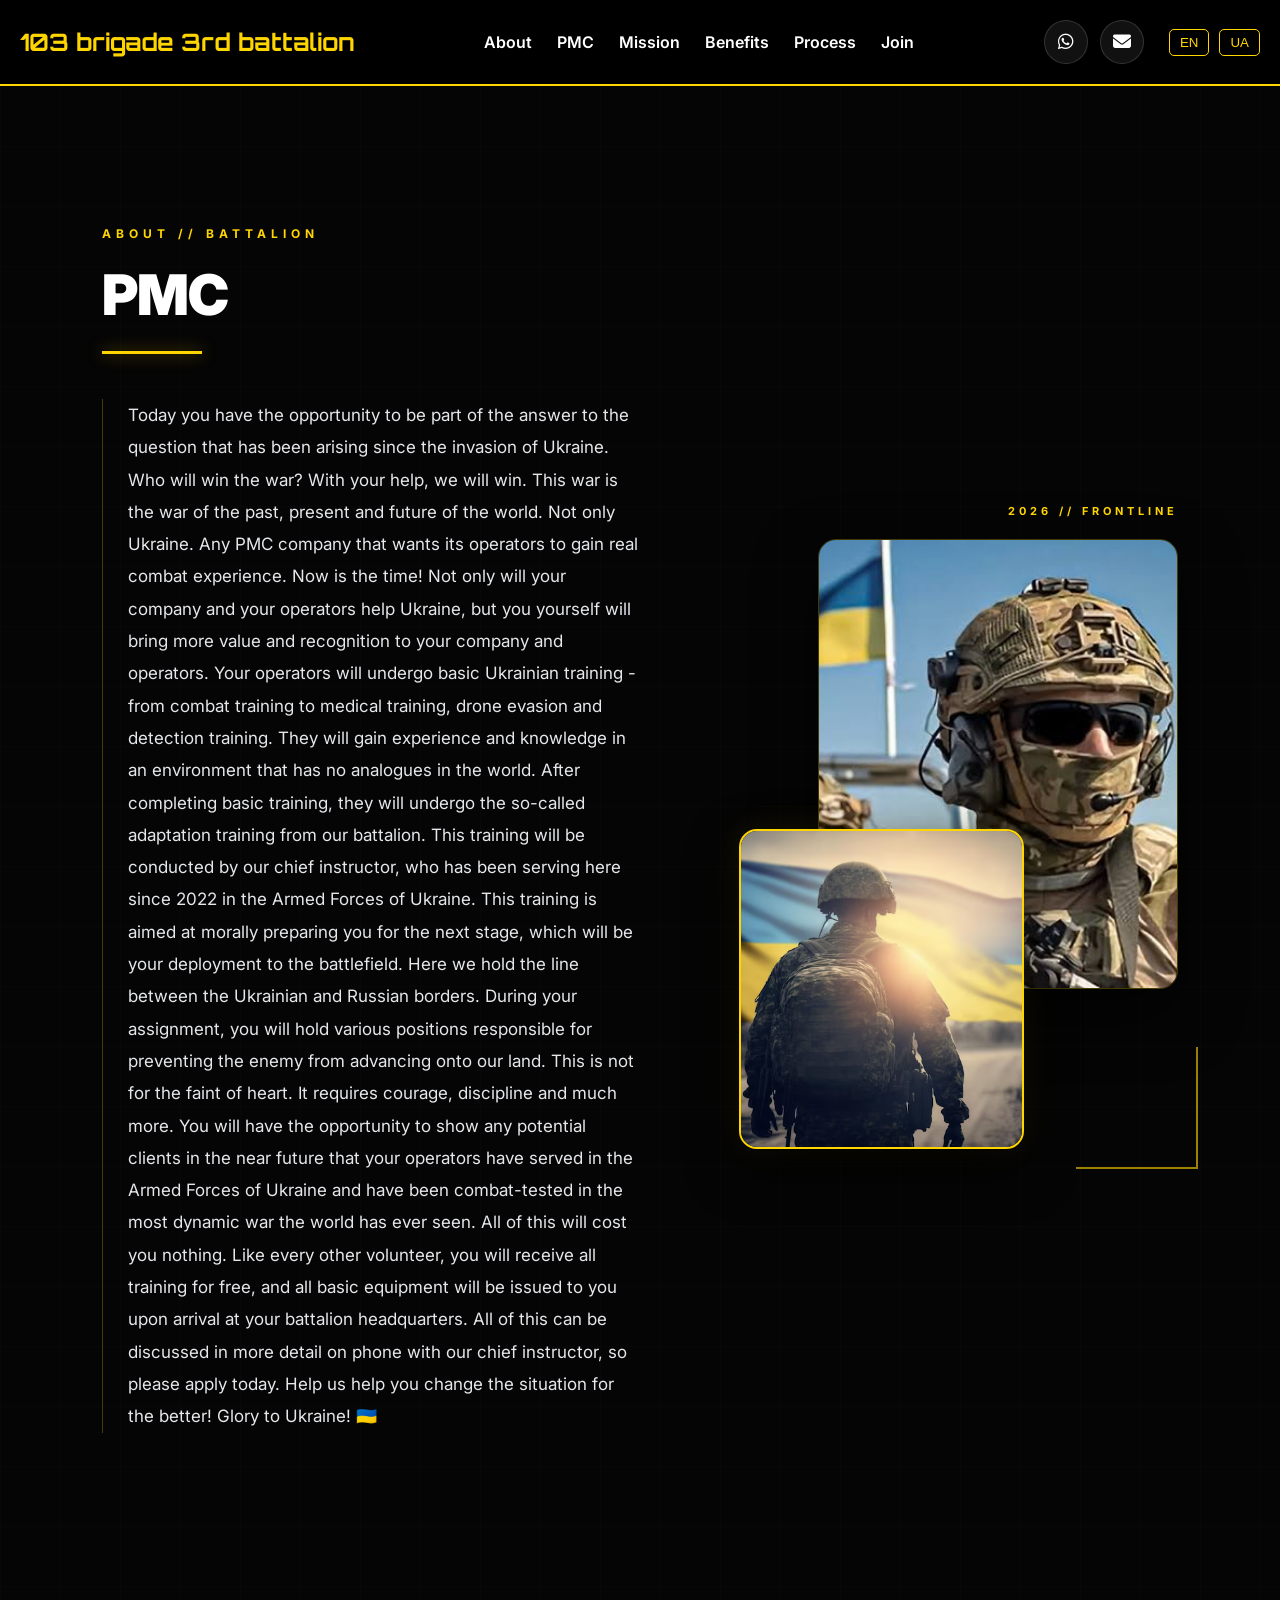
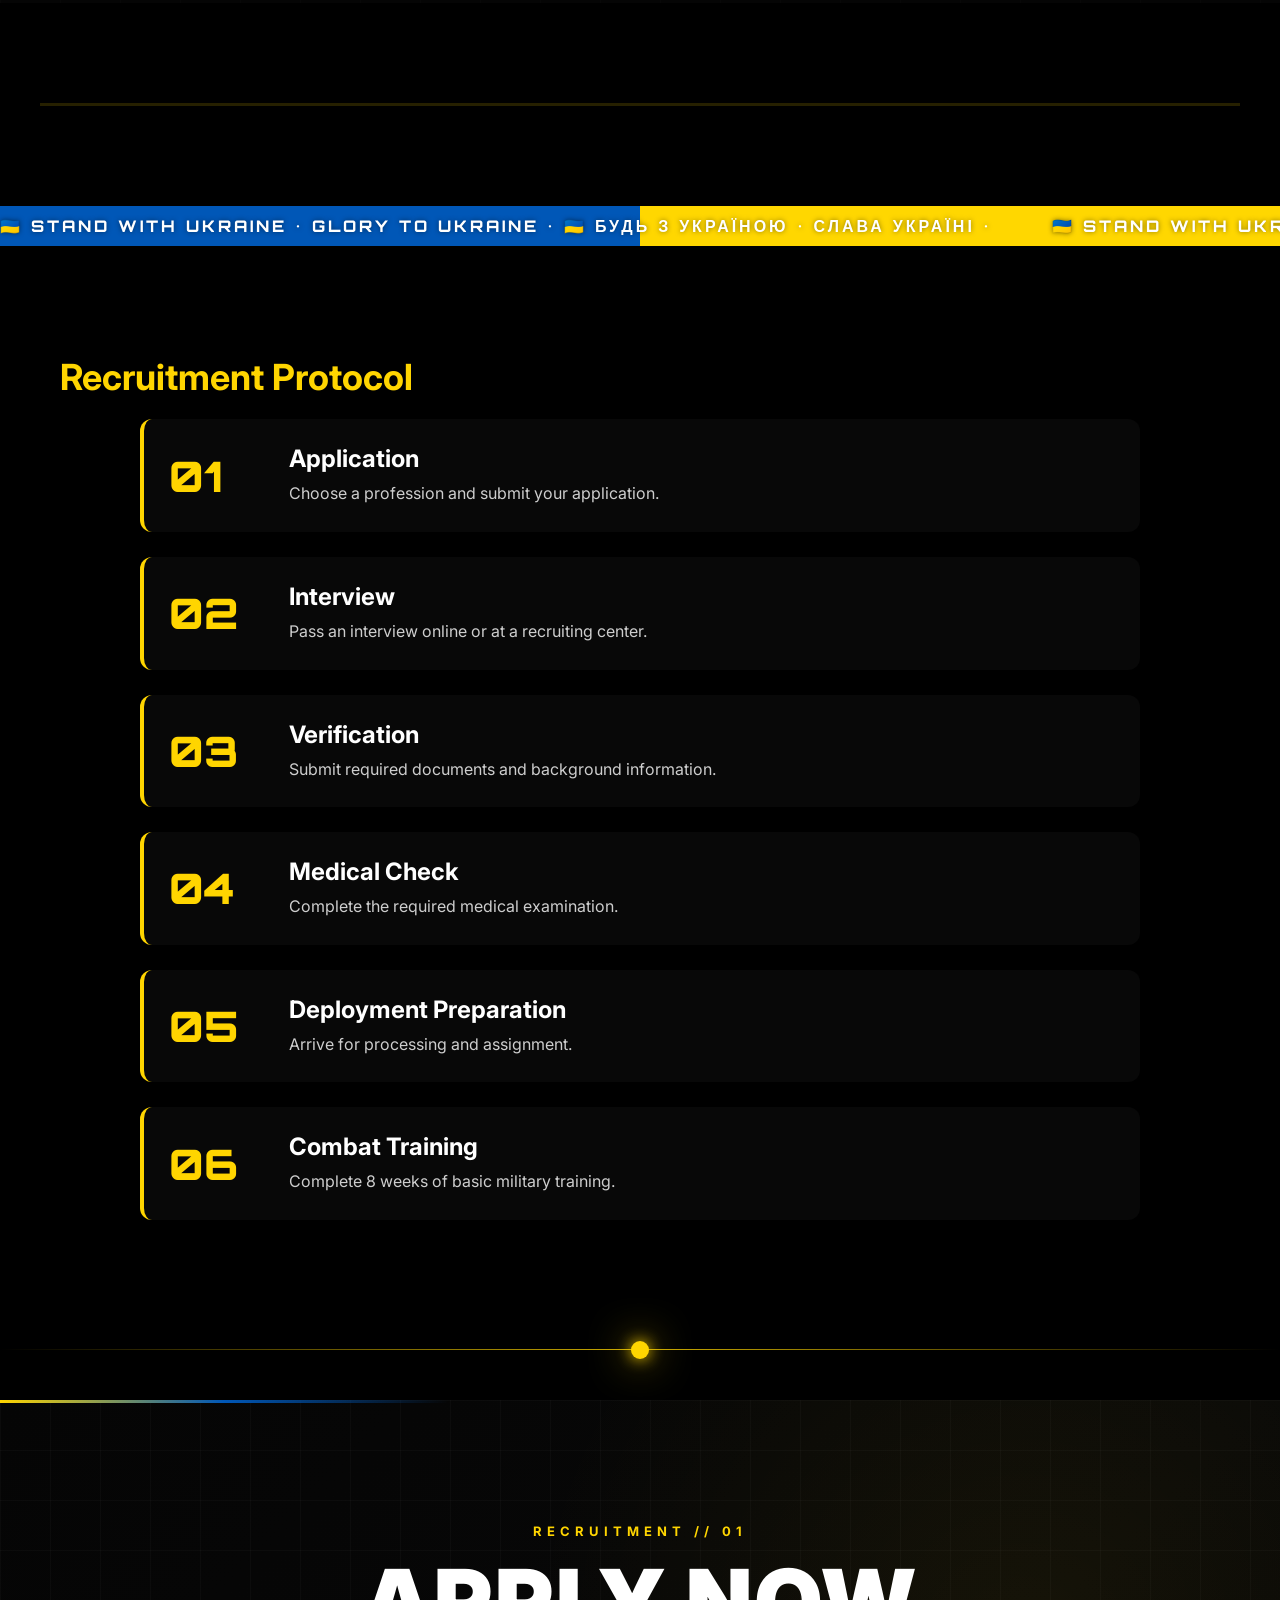
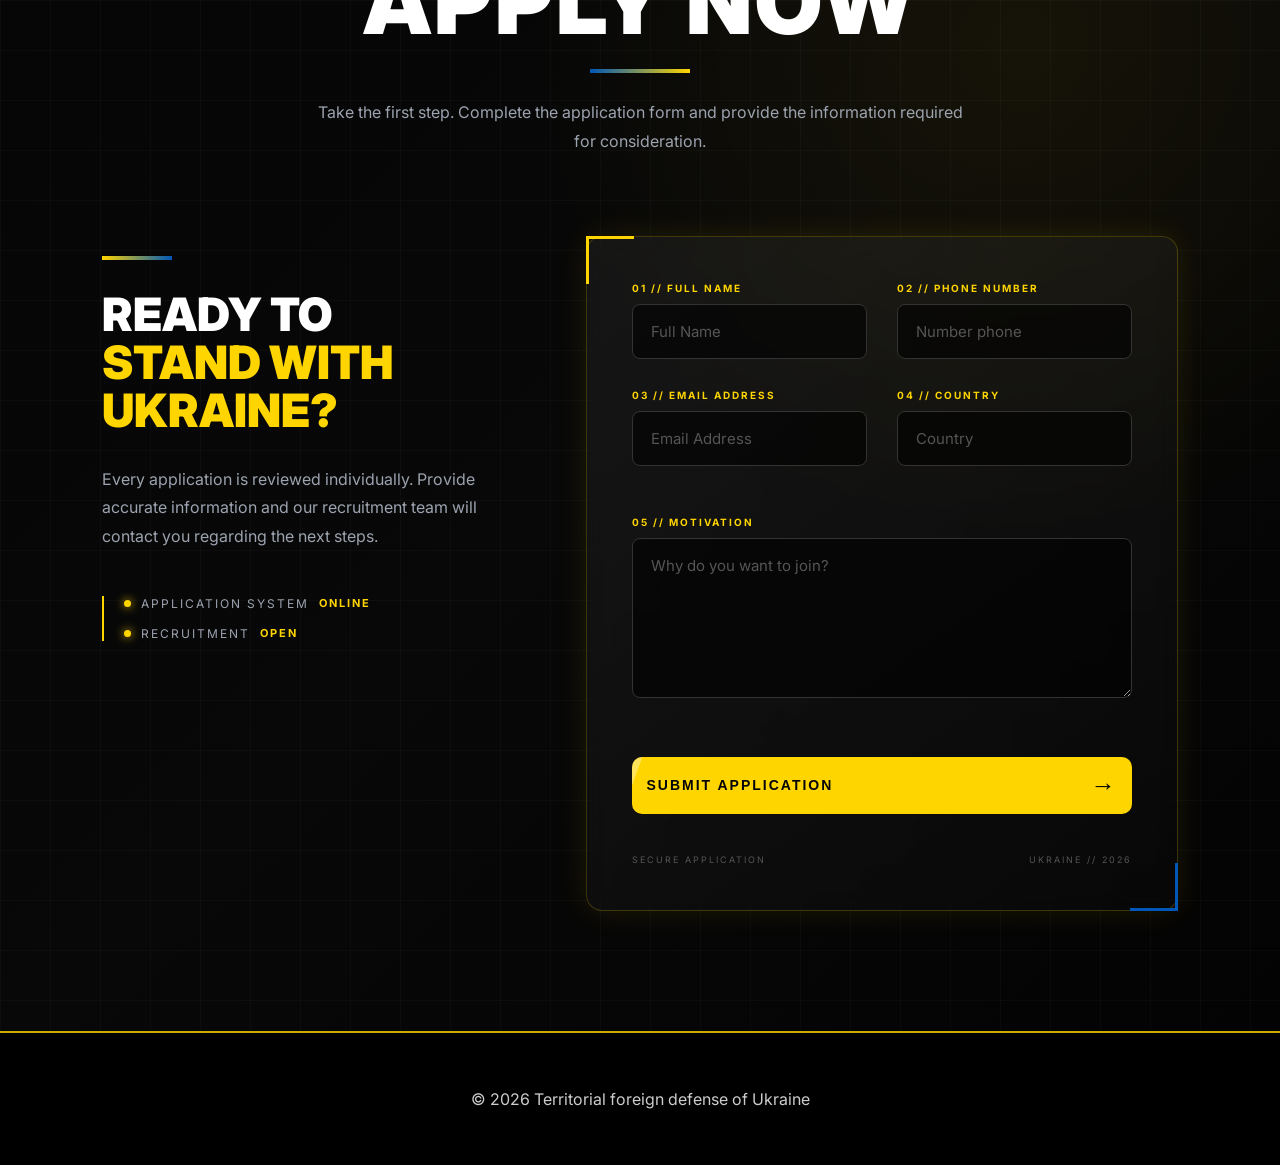
==== pmc.html @ e05a22dc "finish" ====
<!DOCTYPE html>
<html lang="en">
<head>
<meta charset="UTF-8">
<meta name="viewport" content="width=device-width, initial-scale=1.0">
<title>Territorial foreign defense.</title>

<link href="https://fonts.googleapis.com/css2?family=Orbitron:wght@400;700&family=Inter:wght@300;400;600&display=swap" rel="stylesheet">
<link rel="stylesheet"
href="https://cdnjs.cloudflare.com/ajax/libs/font-awesome/6.5.1/css/all.min.css">
<meta charset="UTF-8">
<meta name="viewport" content="width=device-width, initial-scale=1.0">
<meta name="description"
content="Territorial foreign defense. — foreign volunteers united in defense of freedom, democracy, and Ukraine's sovereignty.">
<meta name="keywords"
content="Territorial foreign defense, Volunteers, Military, Freedom, Defense">
<meta name="author" content=" Legion">

<!-- THEME COLOR -->
<meta name="theme-color" content="#000000">

<!-- OPEN GRAPH -->
<meta property="og:title" content="Territorial foreign defense.">
<meta property="og:description"
content="Foreign volunteers standing together for freedom and sovereignty.">
<meta property="og:image" content="images/preview.jpg">
<meta property="og:type" content="website">

<!-- FAVICON -->
<link rel="icon" type="image/png" sizes="32x32" href="images/favicon.png">
<link rel="icon" type="image/png" sizes="16x16" href="images/favicon.png">
<link rel="apple-touch-icon" href="images/favicon.png">

<!-- FONTS -->
<link href="https://fonts.googleapis.com/css2?family=Orbitron:wght@400;700&family=Inter:wght@300;400;600&display=swap"
rel="stylesheet">

<!-- ICONS -->
<link rel="stylesheet"
href="https://cdnjs.cloudflare.com/ajax/libs/font-awesome/6.5.1/css/all.min.css">

<!-- CSS -->
<link rel="stylesheet" href="style.css">

<!-- PRELOADER OPTIONAL -->
<link rel="preconnect" href="https://fonts.googleapis.com">
<link rel="preconnect" href="https://fonts.gstatic.com" crossorigin>

<!-- ANIMATION LIBRARY OPTIONAL -->
<link rel="stylesheet"
href="https://unpkg.com/aos@2.3.4/dist/aos.css">

<!-- JAVASCRIPT -->
<script defer src="script.js"></script>

<!-- AOS ANIMATION -->
<script defer
src="https://unpkg.com/aos@2.3.4/dist/aos.js"></script>
</head>
<body>

<header>
    <h1 data-text="103 brigade 3rd battalion">103 brigade 3rd battalion</h1>
    <nav>
        <a href="index.html" data-text="About">About</a>
        <a href="#vacancies" data-text="PMC">PMC</a>
        <a href="index.html" data-text="Mission">Mission</a>
        <a href="index.html" data-text="Benefits">Benefits</a>
        <a href="index.html" data-text="Process">Process</a>
        <a href="index.html" data-text="Join">Join</a>
    </nav>

    <div class="header-right">

    <div class="social-links">
        <a href="https://wa.me/+38093535472"
           target="_blank"
           class="social whatsapp">
            <i class="fab fa-whatsapp"></i>
        </a>

</a>

<script>
function showPhoneNumber(event){
    event.preventDefault();
    alert('+380935354724');
}
</script>

        <a href="mailto:ukrainianmason@gmail.com"
           class="social email">
            <i class="fas fa-envelope"></i>
        </a>

    </div>


    <div class="language-switch">
        <button onclick="changeLanguage('en')">EN</button>
        <button onclick="changeLanguage('ua')">UA</button>
    </div>
</header>





</section>
<section id="about" class="foreigners-section">

    <div class="foreigners-content">

        <div class="foreigners-text">
        
            <h2 data-text="PMC">PMC</h2>
            

            <p data-text="Today you have the opportunity to be part of the answer to the question that has been arising since the invasion of Ukraine. Who will win the war? With your help, we will win. This war is the war of the past, present and future of the world. Not only Ukraine. Any PMC company that wants its operators to gain real combat experience. Now is the time! Not only will your company and your operators help Ukraine, but you yourself will bring more value and recognition to your company and operators. Your operators will undergo basic Ukrainian training - from combat training to medical training, drone evasion and detection training. They will gain experience and knowledge in an environment that has no analogues in the world. After completing basic training, they will undergo the so-called adaptation training from our battalion. This training will be conducted by our chief instructor, who has been serving here since 2022 in the Armed Forces of Ukraine. This training is aimed at morally preparing you for the next stage, which will be your deployment to the battlefield.  Here we hold the line between the Ukrainian and Russian borders. During your assignment, you will hold various positions responsible for preventing the enemy from advancing onto our land. This is not for the faint of heart. It requires courage, discipline and much more. You will have the opportunity to show any potential clients in the near future that your operators have served in the Armed Forces of Ukraine and have been combat-tested in the most dynamic war the world has ever seen. All of this will cost you nothing. Like every other volunteer, you will receive all training for free, and all basic equipment will be issued to you upon arrival at your battalion headquarters. All of this can be discussed in more detail face to face with our chief instructor, so please apply today. Help us help you change the situation for the better! Glory to Ukraine! 🇺🇦">
                Today you have the opportunity to be part of the answer to the question that has been arising since the invasion of Ukraine. Who will win the war? With your help, we will win. This war is the war of the past, present and future of the world. Not only Ukraine. Any PMC company that wants its operators to gain real combat experience. Now is the time! Not only will your company and your operators help Ukraine, but you yourself will bring more value and recognition to your company and operators. Your operators will undergo basic Ukrainian training - from combat training to medical training, drone evasion and detection training. They will gain experience and knowledge in an environment that has no analogues in the world. After completing basic training, they will undergo the so-called adaptation training from our battalion. This training will be conducted by our chief instructor, who has been serving here since 2022 in the Armed Forces of Ukraine. This training is aimed at morally preparing you for the next stage, which will be your deployment to the battlefield.  Here we hold the line between the Ukrainian and Russian borders. During your assignment, you will hold various positions responsible for preventing the enemy from advancing onto our land. This is not for the faint of heart. It requires courage, discipline and much more. You will have the opportunity to show any potential clients in the near future that your operators have served in the Armed Forces of Ukraine and have been combat-tested in the most dynamic war the world has ever seen. All of this will cost you nothing. Like every other volunteer, you will receive all training for free, and all basic equipment will be issued to you upon arrival at your battalion headquarters. All of this can be discussed in more detail on phone with our chief instructor, so please apply today. Help us help you change the situation for the better! Glory to Ukraine! 🇺🇦
            </p>

           
        </div>

        <div class="foreigners-image">
            <img src="images.jpeg" alt="Ukrainian and Foreign Soldiers">
            <img src="vertical-shot-brave-ukrainian-soldier-war-ukrainian-soldier-with-flag-remember-war_768106-7431.avif" alt="Ukrainian and Foreign Soldiers">
        </div>
    

    </div>
</section>


<div class="scanner-divider"></div>









<section class="ukraine-banner">

    <div class="banner-track">

        <span>
            🇺🇦 STAND WITH UKRAINE • GLORY TO UKRAINE •
            🇺🇦 БУДЬ З УКРАЇНОЮ • СЛАВА УКРАЇНІ •
        </span>

        <span>
            🇺🇦 STAND WITH UKRAINE • GLORY TO UKRAINE •
            🇺🇦 БУДЬ З УКРАЇНОЮ • СЛАВА УКРАЇНІ •
        </span>

    </div>

</section>


<!-- <section id="process" class="section">
    <h2 data-text="Joining Process">Joining Process</h2>
    <div class="timeline">
        <div><strong data-text="Step 1:">Step 1:</strong> Choose a profession and fill out the application</div>
        <div><strong data-text="Step 2:">Step 2:</strong> Pass an interview at the recruiting center or online</div>
        <div><strong data-text="Step 3:">Step 3:</strong> If the interview is successful, submit the necessary documents</div>
        <div><strong data-text="Step 4:">Step 4:</strong> Undergo a medical examination</div>
         <div><strong data-text="Step 5:">Step 5:</strong> Arrive on the designated day for the recruit assembly to be sent to the military unit for processing</div>
        <div><strong data-text="Step 6:">Step 6:</strong> After processing, complete the basic combat training course, which lasts approximately 6-8 weeks</div>
    </div>
</section> -->


<section id="process" class="section">

    <h2 data-text="Recruitment Protocol">Recruitment Protocol</h2>

    <div class="military-timeline">

        <div class="mission-step">
            <span class="step-number">01</span>
            <div>
                <h3 data-text="Application">Application</h3>
                <p data-text="Choose a profession and submit your application.">Choose a profession and submit your application.</p>
            </div>
        </div>

        <div class="mission-step">
            <span class="step-number">02</span>
            <div>
                <h3 data-text="Interview">Interview</h3>
                <p data-text="Pass an interview online or at a recruiting center.">Pass an interview online or at a recruiting center.</p>
            </div>
        </div>

        <div class="mission-step">
            <span class="step-number">03</span>
            <div>
                <h3 data-text="Verification">Verification</h3>
                <p data-text="Submit required documents and background information.">Submit required documents and background information.</p>
            </div>
        </div>

        <div class="mission-step">
            <span class="step-number">04</span>
            <div>
                <h3 data-text="Medical Check">Medical Check</h3>
                <p data-text="Complete the required medical examination.">Complete the required medical examination.</p>
            </div>
        </div>

        <div class="mission-step">
            <span class="step-number">05</span>
            <div>
                <h3 data-text="Deployment Preparation">Deployment Preparation</h3>
                <p data-text="Arrive for processing and assignment.">Arrive for processing and assignment.</p>
            </div>
        </div>

        <div class="mission-step">
            <span class="step-number">06</span>
            <div>
                <h3 data-text="Combat Training">Combat Training</h3>
                <p data-text="Complete 6–8 weeks of basic military training.">Complete 8 weeks of basic military training.</p>
            </div>
        </div>

    </div>

</section>

<div class="hud-divider">
    <div class="hud-core"></div>
</div>


<section id="join" class="join-section">

    <div class="join-header">

        <span class="join-label">RECRUITMENT // 01</span>

        <h2 data-text="Apply Now">
            Apply Now
        </h2>

        <p>
            Take the first step. Complete the application form
            and provide the information required for consideration.
        </p>

    </div>


    <div class="join-container">

        <!-- LEFT SIDE -->

        <div class="join-info">

            <div class="join-line"></div>

            <h3>
                READY TO<br>
                <span>STAND WITH UKRAINE?</span>
            </h3>

            <p>
                Every application is reviewed individually.
                Provide accurate information and our recruitment
                team will contact you regarding the next steps.
            </p>

            <div class="join-status">

                <div class="status-item">
                    <span class="status-dot"></span>
                    APPLICATION SYSTEM
                    <strong>ONLINE</strong>
                </div>

                <div class="status-item">
                    <span class="status-dot"></span>
                    RECRUITMENT
                    <strong>OPEN</strong>
                </div>

            </div>

        </div>


        <!-- FORM -->

        <form id="joinForm" class="join-form">

            <div class="form-grid">

                <div class="input-group">

                    <label>01 // FULL NAME</label>

                    <input
                        type="text"
                        name="name"
                        data-text="Full Name"
                        placeholder="Full Name"
                        required
                    >

                </div>


                <div class="input-group">

                    <label>02 // PHONE NUMBER</label>

                    <input
                        type="text"
                        name="phone"
                        data-text="Number phone"
                        placeholder="Number phone"
                        required
                    >

                </div>


                <div class="input-group">

                    <label>03 // EMAIL ADDRESS</label>

                    <input
                        type="email"
                        name="email"
                        placeholder="Email Address"
                        required
                    >

                </div>


                <div class="input-group">

                    <label>04 // COUNTRY</label>

                    <input
                        type="text"
                        name="country"
                        placeholder="Country"
                    >

                </div>

            </div>


            <div class="input-group message-group">

                <label>05 // MOTIVATION</label>

                <textarea
                    name="message"
                    placeholder="Why do you want to join?"
                ></textarea>

            </div>


            <button
                type="submit"
                class="submit"
            >

                <span>SUBMIT APPLICATION</span>

                <span class="submit-arrow">→</span>

            </button>


            <div class="form-footer">

                <span>SECURE APPLICATION</span>

                <span>UKRAINE // 2026</span>

            </div>

        </form>

    </div>

</section>



<script>

document
.getElementById("joinForm")
.addEventListener("submit", function(e){

    e.preventDefault();

    const name =
    this.name.value.trim();

    const phone =
    this.phone.value.trim();

    const email =
    this.email.value.trim();

    if(name.length < 2){

        alert("Enter correct name");

        return;
    }



    if(phone.length < 8){

        alert("Enter correct phone number");

        return;
    }

    if(!email.includes("@")){

        alert("Enter correct email");

        return;
    }

    // IF EVERYTHING IS CORRECT
    window.open(
        "https://docs.google.com/forms/d/e/1FAIpQLSfKSVUSLjToyvxq4A4OBeC6d6Kdud2T4QUdlwfdnBPn87SczQ/viewform",
        "_blank"
    );

});

</script>

</form>
</section>

<footer>
    
    <p data-text="© 2026 Territorial foreign defense of Ukraine">© 2026 Territorial foreign defense of Ukraine</p>
</footer>

<script>
// Scroll to join
function scrollToJoin() {
    document.getElementById('join').scrollIntoView({ behavior: 'smooth' });
}

// Animate sections and cards on scroll
const sections = document.querySelectorAll('.section, .hero');
const cards = document.querySelectorAll('.card');

function showOnScroll(){
    sections.forEach(section => {
        const rect = section.getBoundingClientRect();
        if(rect.top < window.innerHeight - 100){
            section.classList.add('show');
        }
    });
    cards.forEach(card => {
        const rect = card.getBoundingClientRect();
        if(rect.top < window.innerHeight - 50){
            card.classList.add('show');
        }
    });
}
window.addEventListener('scroll', showOnScroll);
window.addEventListener('load', showOnScroll);

// Language switch
const texts = {
    en: {
        "Composed primarily of motivated volunteers, it quickly evolved into a combat-ready unit within the 103rd Separate Territorial Defense Brigade. As early as April 12, 2022, the battalion deployed to the combat zone in eastern Ukraine, where it carries out missions to safeguard national security and mounts a strong defense against the enemy. Through its actions, the 202nd Territorial Defense Battalion demonstrates daily that the strength of the Ukrainian military lies in faith, unity, and an unbreakable spirit.":"Складався переважно з мотивованих волонтерів, він швидко перетворився на боєздатний підрозділ у складі 103-ї окремої бригади територіальної оборони. Вже 12 квітня 2022 року батальйон відправився в зону бойових дій на Сході України, де виконує завдання із забезпечення національної безпеки та оборони від ворога. Своїми діями 202 батальйон територіальної оборони щодня демонструє, що сила українських військових – у вірі, єдності та незламності духу.",
        "202nd Separate Territorial Defense Battalion":"202-й окремий батальйон територіальної оборони",
        "APRIL 2022":"КВІТЕНЬ 2022",
        "SEPTEMBER 2022":"ВЕРЕСЕНЬ 2022",
        "NOVEMBER 2023":"ЛИСТОПАД 2023",
        "Reconnaissance drone operators helped destroy a Russian Tor air-defense system using FPV technology during combat operations.":"Оператори розвідувальних безпілотників допомогли знищити російську систему ППО «Тор» за допомогою технології FPV під час бойових дій.",
        "Historic FPV Strike":"Історичний FPV-страйк",
        "Kupiansk Front":"Куп'янський фронт",
        "For more than eighteen months, the battalion defended one of the most difficult sectors of the frontline while supporting continuous combat operations.":"Понад вісімнадцять місяців батальйон захищав одну з найскладніших ділянок лінії фронту, підтримуючи безперервні бойові дії",
        "The battalion participated in combat and stabilization operations during the liberation of Izium, capturing enemy personnel and securing military equipment and weapons.":"Батальйон брав участь у бойових та стабілізаційних операціях під час звільнення Ізюма, захоплюючи особовий склад противника та закріплюючи військову техніку та зброю.",
        "Liberation of Izium":"Звільнення Ізюма",
        "Lieutenant Colonel Ihor Zakharchuk assumed command of the 202nd Separate Territorial Defense Battalion. Under his leadership, the battalion entered a new phase of combat readiness and operational development.":"Підполковник Ігор Захарчук прийняв командування 202-м окремим батальйоном територіальної оборони. Під його керівництвом батальйон вступив у новий етап бойової готовності та оперативного розвитку.",
        "New Leadership":"Новий командир",
        "103rd Brigade, 3rd Battalion, Separate Territorial Defense Detachment":"103-тю бригада 3-го батальйону окремого загону територіальної оборони",
        "Battalion personnel participated in operations in the Kursk region, demonstrating professionalism, resilience, and determination under combat conditions.":"Особовий склад батальйону брав участь в операціях у Курській області, демонструючи професіоналізм, стійкість та рішучість у бойових умовах.",
        "Kursk Operation":"Курська операція",
        "Foreign volunteers serving alongside Ukrainian defenders are treated as brothers-in-arms united by a shared mission and common values. Ukrainian soldiers highly respect  volunteers who choose to stand with Ukraine during difficult times and support the defense of freedom and sovereignty.":"Іноземних волонтерів, які служать разом з українськими захисниками, розглядають як побратимів, об'єднаних спільною місією та спільними цінностями. Українські солдати високо поважають міжнародних волонтерів, які вирішили стояти поруч з Україною у важкі часи та підтримувати захист свободи та суверенітету.",
        "Cooperation between Ukrainian military personnel and  fighters creates strong bonds built on trust, discipline, teamwork, and mutual support. Volunteers from different countries bring valuable experience, knowledge, and perspectives that strengthen operational effectiveness and  unity.":"Співпраця між українськими військовослужбовцями та міжнародними бійцями створює міцні зв'язки, побудовані на довірі, дисципліні, командній роботі та взаємній підтримці. Волонтери з різних країн приносять цінний досвід, знання та погляди, що зміцнюють оперативну ефективність та міжнародну єдність.",
        "Ukraine also offers opportunities for foreigners who wish to build a future connected with the country. Many  volunteers develop long-term friendships, professional connections, cultural integration, and meaningful life experience while serving and supporting Ukraine.":"Україна також пропонує можливості для іноземців, які бажають побудувати майбутнє, пов'язане з країною. Багато міжнародних волонтерів розвивають довгострокові дружні стосунки, професійні зв'язки, культурну інтеграцію та змістовний життєвий досвід, служачи та підтримуючи Україну.",
        "Service alongside Ukrainian units allows foreign volunteers to become part of an  community focused on resilience, courage, and cooperation. The experience gained through teamwork, training, and real-world responsibility can provide valuable skills and personal growth for the future.":"Служба разом з українськими підрозділами дозволяє іноземним добровольцям стати частиною міжнародної спільноти, зосередженої на стійкості, мужності та співпраці. Досвід, отриманий завдяки командній роботі, навчанню та виконанню реальних обов'язків, може забезпечити цінні навички та особистісний ріст у майбутньому.",
        "Ukraine":"Україна",
        "Field Operations":"Польові операції",
        "Tactical Units":"Тактичні підрозділи",
        "Support Division":"Відділ підтримки",
        "Command Center":"Командний центр",
        "Logistics Base":"База матеріально-технічного забезпечення",
        "":"",
        " Volunteers":"Міжнародна співпраця та повага",
        "The Ukrainian staff and soldiers have been nothing but exceptional when it comes to excepting and welcoming us foreign fighters. In my experience here that is a true blessing from above. Also, our battalion commander is not only combat experienced here in his homeland of Ukraine, but also is combat experienced abroad. He is a strong and smart man, with strong beliefs, and strong values. The soldiers respect him, and they are proud to follow him onto the battlefields to engage the enemy. I am proud to be here myself and can only hope that I will one day see the end of this war, with Ukraine victorious.":"Український особовий склад та солдати були просто винятковими, коли справа доходить до прийняття та гостинності нас, іноземних бійців. З мого досвіду тут, це справжнє благословення згори. Крім того, наш командир батальйону має не лише бойовий досвід тут, на батьківщині, Україні, а й бойовий досвід за кордоном. Він сильна та розумна людина, з твердими переконаннями та цінностями. Солдати поважають його і пишаються тим, що йдуть за ним на поля битв, щоб битися з ворогом. Я пишаюся тим, що сам тут, і можу лише сподіватися, що одного дня побачу кінець цієї війни, і Україна переможе.",
        "Hello my call sign is Mason I am an American Veteran; I arrived in Ukraine in may 2022. I have served in the  Foreign legion for most of my military career here in Ukraine. In the beginning I served as a combat soldier, then as a logistics commander. I served in several battalions one being an SOF unit, special operation forces responsible for reconnaissance and medical evacuation missions.  I have served as an Instructor for the Foreign Legion and trained hundreds of soldiers. Now I currently serve for a territorial defense battalion responsible for holding the frontline between us and the Russian boarder here in our region. Here in this battalion, I am currently the head instructor, also a platoon section commander of a rifle company.  This is a new unit consisting of  soldiers alongside of Ukrainian soldiers working together hand in hand, to hold positions on the frontlines.":"Бажаю здоров'я, мій позивний Мейсон, я американський ветеран; я прибув до України у травні 2022 року. Більшу частину своєї військової кар'єри тут, в Україні, я прослужив у Міжнародному іноземному легіоні. Спочатку я служив солдатом, потім командиром логістики. Я служив у кількох батальйонах, один з яких був підрозділом спеціальних операцій, відповідальним за розвідку та медичну евакуацію. Я служив інструктором в Іноземному легіоні та навчив сотні солдатів. Зараз я служу в батальйоні територіальної оборони, який відповідає за утримання лінії фронту між нами та російським кордоном тут, у нашому регіоні. Тут, у цьому батальйоні, я зараз головний інструктор, а також командир відділення взводу стрілецької роти. Це новий підрозділ, що складається з іноземних солдатів разом з українськими солдатами, які працюють разом, утримуючи позиції на передовій.",
        "Here we believe if we all work together to achieve the same goals we can push back, and destroy our common enemy. Myself and others like me who have served here in the Ukrainian armed forces since the beginning of the Russian invasion, know all to well how difficult this war has been. But we all keep going forward, we all never except defeat, and we all will continue to fight for honor and freedom for the Ukrainian people. When me and my fiancé who is a combat medical Instructor first arrived in this battalion, we were the first foreign fighters to sign a contract with them. And they treated us like family;":"Тут ми віримо, що якщо ми всі працюватимемо разом для досягнення одних і тих самих цілей, то зможемо відбити та знищити нашого спільного ворога. Я та інші, хто служив тут, у збройних силах України, з початку російського вторгнення, добре знаємо, наскільки важкою була ця війна. Але ми всі продовжуємо рухатися вперед, ми всі ніколи не чекаємо поразки і всі ми продовжуватимемо боротися за честь і свободу українського народу. Коли ми з моєю нареченою, яка є інструктором бойової медицини, вперше прибули до цього батальйону, ми були першими іноземними бійцями, які підписали з ними контракт. І вони ставилися до нас як до рідних;",
        "Infantry Volunteer":"Піхотний доброволець",
        "Participate in frontline defense operations, patrol missions, and tactical support alongside  and Ukrainian units.":"Беріть участь у передових оборонних операціях, патрульних місіях та тактичній підтримці разом з міжнародними та українськими підрозділами.",
        "Combat Medic":"Бойовий медик",
        "Drone Operator":"Оператор дрона",
        "Full Name":"Введіть ваше прізвище та ім'я",
        "Number phone":"Введіть ваш номер телефону",
        "Provide emergency medical assistance, evacuation support, and lifesaving care in high-pressure environments.":"Надавати невідкладну медичну допомогу, підтримку під час евакуації та рятівну допомогу в умовах високого тиску.",
        "Conduct aerial reconnaissance, surveillance missions, and tactical drone operations during combat activities.":"Проводити повітряну розвідку, місії спостереження та операції з використанням тактичних безпілотників під час бойових дій.",
        "Military Engineer":"Військовий інженер",
        "Assist with fortifications, equipment maintenance, technical support, and engineering operations.":"Допомагати з укріпленнями, обслуговуванням обладнання, технічною підтримкою та інженерними операціями.",
        "Communications Specialist":"Спеціаліст з комунікацій",
        "Maintain secure communication systems, coordinate radio networks, and support operational connectivity.":"Підтримувати безпечні системи зв'язку, координувати радіомережі та підтримувати оперативну зв'язок.",
        "Logistics Coordinator":"Координатор логістики",
        "Organize transportation, supply delivery, and resource management for operational units.":"Організовувати транспортування, доставку постачання та управління ресурсами для операційних підрозділів.",
        "Training":"Навчання",
        " Unity":"Міжнародна єдність",
        "Personal Growth":"Особистісний ріст",
        "Challenge yourself mentally and physically while developing confidence, responsibility, and adaptability. Service within the Legion can strengthen character, leadership abilities, and the determination to overcome difficult situations in both military and everyday life.":"Кидайте собі виклик розумово та фізично, розвиваючи впевненість, відповідальність та адаптивність. Служба в Легіоні може зміцнити характер, лідерські здібності та рішучість долати складні ситуації як у війську, так і в повсякденному житті.",
        "Serve alongside volunteers from many different countries, cultures, and backgrounds who share the same commitment to freedom and justice. The Legion creates a strong sense of  solidarity and cooperation built on mutual respect and common goals.":"Служіть разом із волонтерами з різних країн, культур та походження, які поділяють однакову відданість свободі та справедливості.Легіон створює сильне почуття міжнародної солідарності та співпраці, побудоване на взаємній повазі та спільних цілях.",
        "Receive professional military and tactical training designed to prepare volunteers for real-world operations.Improve physical endurance, strategic thinking, communication skills, and the ability to perform effectively under pressure while working as part of a coordinated team.":"Пройдіть професійну військову та тактичну підготовку, розроблену для підготовки добровольців до реальних операцій. Покращте фізичну витривалість, стратегічне мислення, комунікативні навички та здатність ефективно працювати під тиском, працюючи в складі скоординованої команди.",
        "Our Mission":"Наша місія",
        "Our mission is to defend freedom, democratic values, and the sovereignty of Ukraine against armed aggression. We stand united with the people of Ukraine in the fight to protect human dignity, national independence, and the right of every nation to live without fear or occupation. The  Legion is built on the belief that freedom must be protected through courage, unity, and action. Volunteers from around the world come together not only to support Ukraine, but also to defend the principles of justice,  law, and global security. The struggle for Ukraine is a struggle for the future of democratic societies everywhere. We are committed to protecting civilians, supporting stability, and helping restore peace through strength and resilience. Every volunteer, regardless of role or background, contributes to a larger mission that reaches far beyond the battlefield. Fighters, medics, instructors, engineers, logisticians, and humanitarian personnel all play an essential part in preserving lives and resisting oppression. Our mission also includes building  solidarity and cooperation among people who refuse to remain silent in the face of violence and destruction. By standing together, we demonstrate that courage and responsibility have no borders. The Legion represents individuals who chose action over indifference and unity over fear. Service within the Legion requires discipline, honor, professionalism, and dedication. We strive to maintain the highest standards of integrity and teamwork while supporting the Armed Forces of Ukraine in defending peace and security for future generations. Every action taken today helps shape a safer tomorrow. Together, we continue to stand for freedom, protect those in danger, and support a future where nations remain independent, democratic, and secure.":"Наша місія — захищати свободу, демократичні цінності та суверенітет України від збройної агресії. Ми єдині з народом України в боротьбі за захист людської гідності, національної незалежності та права кожної нації жити без страху та окупації. Міжнародний легіон побудований на переконанні, що свобода має бути захищена через мужність, єдність та дії. Волонтери з усього світу об'єднуються не лише для підтримки України, але й для захисту принципів справедливості, міжнародного права та глобальної безпеки. Боротьба за Україну — це боротьба за майбутнє демократичних суспільств у всьому світі. Ми прагнемо захищати цивільне населення, підтримувати стабільність та допомагати відновлювати мир через силу та стійкість. Кожен волонтер, незалежно від ролі чи походження, робить свій внесок у більшу місію, яка виходить далеко за межі поля бою. Бійці, медики, інструктори, інженери, логісти та гуманітарний персонал відіграють важливу роль у збереженні життів та протистоянні гнобленню. Наша місія також включає побудову міжнародної солідарності та співпраці між людьми, які відмовляються мовчати перед обличчям насильства та руйнувань. Об'єднавшись, ми демонструємо, що мужність і відповідальність не мають кордонів. Легіон представляє людей, які обрали дії замість байдужості та єдність замість страху. Служба в Легіоні вимагає дисципліни, честі, професіоналізму та відданості. Ми прагнемо підтримувати найвищі стандарти чесності та командної роботи, підтримуючи Збройні Сили України у захисті миру та безпеки для майбутніх поколінь. Кожна дія, здійснена сьогодні, допомагає формувати безпечніше майбутнє. Разом ми продовжуємо відстоювати свободу, захищати тих, хто перебуває в небезпеці, та підтримувати майбутнє, де нації залишаються незалежними, демократичними та безпечними.",
        "PMC":"Посади",
        "Open Positions":"Відкриті вакансії",
        "Recruitment Protocol":"Протокол рекрутингу",
        "Application":"Зробити вибір",
        "Interview":"Співбесіда",
        "Pass an interview online or at a recruiting center.":"Пройдіть співбесіду онлайн або в рекрутинговому центрі.",
        "Verification":"Надати документи",
        "Medical Check":"ВЛК",
        "Submit required documents and background information.":"Надати необхідні документи та довідкову інформацію.",
        "Complete the required medical examination.":"Пройти необхідний медичний огляд.",
        "Deployment Preparation":"Початок шляху",
        "Arrive for processing and assignment.":"Прибути для обробки та призначення.",
        "Combat Training":"Бойова підготовка",
        "Complete 6–8 weeks of basic military training.":"Проходження 6–8 тижнів базової військової підготовки.",
        "Submit required documents and background information.":"Надати необхідні документи та довідкову інформацію.",
        "Choose a profession and submit your application.":"Оберіть професію та подайте заявку.",
        "About the battalion":"Про батальйон",
        "Today you have the opportunity to gain knowledge and hands on, actual combat experience, in the most dynamic war the world has ever seen. This war is not only a war of men and women, but it is also a war of technology and new tactical diverse machinery never used before. Here in Ukraine this is a war of past, present and the future. As it continues to evolve technological warfare advances, along with the basic tactical methods of reconnaissance, trench warfare, drone warfare, everything you may have already learned or used in past military experience has changed. Some basic military skills still are used, but here some skills will prove to be obsolete. If you are looking to be part of something that will change the world, then consider filling out a form for Joining our Battalion. Possible candidates with past military experience are greatly needed. But also, civilians with skillsets like doctors, nurses, paramedics, mechanics, police officers, private security, drivers, fire fighters, engineers, are also welcome to apply. Everyone must understand, primarily you will be trained as and serve as an infantry soldier. You will be an infantry soldier first and foremost, and if the command staff sees fit to assign you as anything else in your field of expertise, then they will make that determination.But again, you will be an infantry soldier and expected to go to combat. (For companies and individuals in the private military contractor’s field. You have the opportunity to be trained by the armed forces of Ukraine, and go to one of our basic training facilities to be trained as an infantry soldier. Once you have completed the training you will report to our Area of operation to receive adaption training for 2 weeks. After that has been completed, you will be assigned to a platoon in a rifle company. Then you will be deployed on your first rotation to a position on the frontline.There you will start to gain combat experience that will boost your resume as a private operator. Or if you’re an owner of a P.M.C. company then it will bring value to your ability to advertise that your soldiers have been trained here and fought here and are now combat veterans of this war. And all of this is at no expense to you or your company, except for you travel expenses, moving around expenses and any additional food, supplies, or additional equipment you may want. All basic equipment will be provided to you. Check the FAQ page for more details on this topic please. Also, the time you will spend training you will be paid a base salary and will already be under a 6-month contract with our battalion.":"Сьогодні у вас є можливість отримати знання та практичний бойовий досвід у найдинамічнішій війні, яку коли-небудь бачив світ. Ця війна — не лише війна чоловіків і жінок, але й війна технологій та нової тактичної різноманітної техніки, яка ніколи раніше не використовувалася. Тут, в Україні, це війна минулого, сьогодення та майбутнього. Зі зростанням технологічного прогресу війни, а також основних тактичних методів розвідки, окопної війни, війни з використанням безпілотників, все, що ви, можливо, вже вивчили або використовували в минулому військовому досвіді, змінилося. Деякі базові військові навички все ще використовуються, але деякі з них виявляться застарілими. Якщо ви хочете стати частиною чогось, що змінить світ, подумайте про заповнення форми для вступу до нашого батальйону. Потенційні кандидати з минулим військовим досвідом дуже потрібні. Але також запрошуємо до подання заявок цивільних осіб з такими навичками, як лікарі, медсестри, парамедики, механіки, поліцейські, приватні охоронці, водії, пожежники, інженери. Усі повинні розуміти, що в першу чергу ви будете навчатися та служити як піхотний солдат. Ви будете, перш за все, піхотним солдатом, і якщо командний склад вважатиме за потрібне призначити вас на будь-яку іншу посаду у вашій галузі знань, тоді вони приймуть таке рішення. Але знову ж таки, ви будете піхотним солдатом і від вас очікують участі в бойових діях. (Для компаній та фізичних осіб, що працюють у сфері приватних військових підрядників. Ви маєте можливість пройти навчання у збройних силах України та відвідати один із наших базових навчальних центрів для навчання на піхотинця. Після завершення навчання ви з'явитеся в наш район операцій для проходження адаптаційної підготовки протягом 2 тижнів. Після цього вас призначать до взводу стрілецької роти. Потім вас розгорнуть на першу ротацію на передову.) Там ви почнете отримувати бойовий досвід, який покращить ваше резюме як приватного оператора. Або, якщо ви є власником приватної військової компанії, це підвищить цінність вашої здатності рекламувати, що ваші солдати пройшли тут навчання, воювали тут і тепер є ветеранами бойових дій цієї війни. І все це безкоштовно для вас чи вашої компанії, за винятком транспортних витрат, витрат на переїзд та будь-якого додаткового харчування, припасів чи спорядження, яке вам може знадобитися. Вам буде надано все основне спорядження. Будь ласка, перегляньте сторінку поширених запитань для отримання додаткової інформації з цієї теми. Також, за час, який ви проведете на навчанні, вам буде виплачено базову зарплату, і ви вже... бути за 6-місячним контрактом з нашим батальйоном.",
        "Private Military Contractor Companies":"Приватні військові підрядні компанії",
        "Why Join":"Навіщо приєднуватися",
        "About": "Про Легіон","Mission":"Наша Місія","Benefits":"Чому Приєднатись","Process":"Процес","Join":"Приєднатись",
        "Defend Freedom. Stand With Ukraine.":"Захищайте Свободу. Станьте з Україною.",
        "Join a global brotherhood of volunteers...":"Приєднуйтесь до глобального братства добровольців...",
        "Join Now":"Приєднатись Зараз",
        "About the Legion":"Міжнародний Легіон України — це військове формування іноземних добровольців...",
        "Our Mission":"Наша Місія",
        "We are committed to defending democratic values...":"Ми прагнемо захищати демократичні цінності, цивільних та забезпечувати мир силою...",
        "Purpose":"Мета","Be part of something meaningful and historic.":"Станьте частиною чогось значущого та історичного.",
        "Experience":"Досвід","Gain real-world discipline, teamwork, and resilience.":"Отримайте реальний досвід, дисципліну та командну роботу.",
        "Brotherhood":"Братство","Join a global network of dedicated individuals.":"Приєднуйтесь до глобальної мережі відданих людей.",
        "Submit Application":"Подати заявку",
        "Step 1:":"Крок 1:","Step 2:":"Крок 2:","Step 3:":"Крок 3:","Step 4:":"Крок 4:",
        "Apply Now":"Подати заявку","Submit Application":"Відправити Заявку",
        "© 2026 Territorial foreign defense of Ukraine":"© 2026 Територіальна зовнішня оборона України"
        },
    ua: {
        "Composed primarily of motivated volunteers, it quickly evolved into a combat-ready unit within the 103rd Separate Territorial Defense Brigade. As early as April 12, 2022, the battalion deployed to the combat zone in eastern Ukraine, where it carries out missions to safeguard national security and mounts a strong defense against the enemy. Through its actions, the 202nd Territorial Defense Battalion demonstrates daily that the strength of the Ukrainian military lies in faith, unity, and an unbreakable spirit.":"Складався переважно з мотивованих волонтерів, він швидко перетворився на боєздатний підрозділ у складі 103-ї окремої бригади територіальної оборони. Вже 12 квітня 2022 року батальйон відправився в зону бойових дій на Сході України, де виконує завдання із забезпечення національної безпеки та оборони від ворога. Своїми діями 202 батальйон територіальної оборони щодня демонструє, що сила українських військових – у вірі, єдності та незламності духу.",
        "APRIL 2022":"КВІТЕНЬ 2022",
        "SEPTEMBER 2022":"ВЕРЕСЕНЬ 2022",
        "NOVEMBER 2023":"ЛИСТОПАД 2023",
        "Reconnaissance drone operators helped destroy a Russian Tor air-defense system using FPV technology during combat operations.":"Оператори розвідувальних безпілотників допомогли знищити російську систему ППО «Тор» за допомогою технології FPV під час бойових дій.",
        "Historic FPV Strike":"Історичний FPV-страйк",
        "Kupiansk Front":"Куп'янський фронт",
        "For more than eighteen months, the battalion defended one of the most difficult sectors of the frontline while supporting continuous combat operations.":"Понад вісімнадцять місяців батальйон захищав одну з найскладніших ділянок лінії фронту, підтримуючи безперервні бойові дії",
        "The battalion participated in combat and stabilization operations during the liberation of Izium, capturing enemy personnel and securing military equipment and weapons.":"Батальйон брав участь у бойових та стабілізаційних операціях під час звільнення Ізюма, захоплюючи особовий склад противника та закріплюючи військову техніку та зброю.",
        "Liberation of Izium":"Звільнення Ізюма",
        "Lieutenant Colonel Ihor Zakharchuk assumed command of the 202nd Separate Territorial Defense Battalion. Under his leadership, the battalion entered a new phase of combat readiness and operational development.":"Підполковник Ігор Захарчук прийняв командування 202-м окремим батальйоном територіальної оборони. Під його керівництвом батальйон вступив у новий етап бойової готовності та оперативного розвитку.",
        "New Leadership":"Новий командир",
        "103rd Brigade, 3rd Battalion, Separate Territorial Defense Detachment":"103-тя бригада 3-го батальйону окремого загону територіальної оборони",
        "Battalion personnel participated in operations in the Kursk region, demonstrating professionalism, resilience, and determination under combat conditions.":"Особовий склад батальйону брав участь в операціях у Курській області, демонструючи професіоналізм, стійкість та рішучість у бойових умовах.",
        "Kursk Operation":"Курська операція",
        "Foreign volunteers serving alongside Ukrainian defenders are treated as brothers-in-arms united by a shared mission and common values. Ukrainian soldiers highly respect  volunteers who choose to stand with Ukraine during difficult times and support the defense of freedom and sovereignty.":"Іноземних волонтерів, які служать разом з українськими захисниками, розглядають як побратимів, об'єднаних спільною місією та спільними цінностями. Українські солдати високо поважають міжнародних волонтерів, які вирішили стояти поруч з Україною у важкі часи та підтримувати захист свободи та суверенітету.",
        "Cooperation between Ukrainian military personnel and  fighters creates strong bonds built on trust, discipline, teamwork, and mutual support. Volunteers from different countries bring valuable experience, knowledge, and perspectives that strengthen operational effectiveness and  unity.":"Співпраця між українськими військовослужбовцями та міжнародними бійцями створює міцні зв'язки, побудовані на довірі, дисципліні, командній роботі та взаємній підтримці. Волонтери з різних країн приносять цінний досвід, знання та погляди, що зміцнюють оперативну ефективність та міжнародну єдність.",
        "Ukraine also offers opportunities for foreigners who wish to build a future connected with the country. Many  volunteers develop long-term friendships, professional connections, cultural integration, and meaningful life experience while serving and supporting Ukraine.":"Україна також пропонує можливості для іноземців, які бажають побудувати майбутнє, пов'язане з країною. Багато міжнародних волонтерів розвивають довгострокові дружні стосунки, професійні зв'язки, культурну інтеграцію та змістовний життєвий досвід, служачи та підтримуючи Україну.",
        "Service alongside Ukrainian units allows foreign volunteers to become part of an  community focused on resilience, courage, and cooperation. The experience gained through teamwork, training, and real-world responsibility can provide valuable skills and personal growth for the future.":"Служба разом з українськими підрозділами дозволяє іноземним добровольцям стати частиною міжнародної спільноти, зосередженої на стійкості, мужності та співпраці. Досвід, отриманий завдяки командній роботі, навчанню та виконанню реальних обов'язків, може забезпечити цінні навички та особистісний ріст у майбутньому.",
        "Ukraine":"Україна",
        "Field Operations":"Польові операції",
        "Tactical Units":"Тактичні підрозділи",
        "Support Division":"Відділ підтримки",
        "Command Center":"Командний центр",
        "Logistics Base":"База матеріально-технічного забезпечення",
        "":"",
        " Cooperation & Respect":"Міжнародна співпраця та повага",
        "The Ukrainian staff and soldiers have been nothing but exceptional when it comes to excepting and welcoming us foreign fighters. In my experience here that is a true blessing from above. Also, our battalion commander is not only combat experienced here in his homeland of Ukraine, but also is combat experienced abroad. He is a strong and smart man, with strong beliefs, and strong values. The soldiers respect him, and they are proud to follow him onto the battlefields to engage the enemy. I am proud to be here myself and can only hope that I will one day see the end of this war, with Ukraine victorious.":"Український особовий склад та солдати були просто винятковими, коли справа доходить до прийняття та гостинності нас, іноземних бійців. З мого досвіду тут, це справжнє благословення згори. Крім того, наш командир батальйону має не лише бойовий досвід тут, на батьківщині, Україні, а й бойовий досвід за кордоном. Він сильна та розумна людина, з твердими переконаннями та цінностями. Солдати поважають його і пишаються тим, що йдуть за ним на поля битв, щоб битися з ворогом. Я пишаюся тим, що сам тут, і можу лише сподіватися, що одного дня побачу кінець цієї війни, і Україна переможе.",
        "Hello my call sign is Mason I am an American Veteran; I arrived in Ukraine in may 2022. I have served in the  Foreign legion for most of my military career here in Ukraine. In the beginning I served as a combat soldier, then as a logistics commander. I served in several battalions one being an SOF unit, special operation forces responsible for reconnaissance and medical evacuation missions.  I have served as an Instructor for the Foreign Legion and trained hundreds of soldiers. Now I currently serve for a territorial defense battalion responsible for holding the frontline between us and the Russian boarder here in our region. Here in this battalion, I am currently the head instructor, also a platoon section commander of a rifle company.  This is a new unit consisting of  soldiers alongside of Ukrainian soldiers working together hand in hand, to hold positions on the frontlines.":"Бажаю здоров'я, мій позивний Мейсон, я американський ветеран; я прибув до України у травні 2022 року. Більшу частину своєї військової кар'єри тут, в Україні, я прослужив у Міжнародному іноземному легіоні. Спочатку я служив солдатом, потім командиром логістики. Я служив у кількох батальйонах, один з яких був підрозділом спеціальних операцій, відповідальним за розвідку та медичну евакуацію. Я служив інструктором в Іноземному легіоні та навчив сотні солдатів. Зараз я служу в батальйоні територіальної оборони, який відповідає за утримання лінії фронту між нами та російським кордоном тут, у нашому регіоні. Тут, у цьому батальйоні, я зараз головний інструктор, а також командир відділення взводу стрілецької роти. Це новий підрозділ, що складається з іноземних солдатів разом з українськими солдатами, які працюють разом, утримуючи позиції на передовій.",
        "Here we believe if we all work together to achieve the same goals we can push back, and destroy our common enemy. Myself and others like me who have served here in the Ukrainian armed forces since the beginning of the Russian invasion, know all to well how difficult this war has been. But we all keep going forward, we all never except defeat, and we all will continue to fight for honor and freedom for the Ukrainian people. When me and my fiancé who is a combat medical Instructor first arrived in this battalion, we were the first foreign fighters to sign a contract with them. And they treated us like family;":"Тут ми віримо, що якщо ми всі працюватимемо разом для досягнення одних і тих самих цілей, то зможемо відбити та знищити нашого спільного ворога. Я та інші, хто служив тут, у збройних силах України, з початку російського вторгнення, добре знаємо, наскільки важкою була ця війна. Але ми всі продовжуємо рухатися вперед, ми всі ніколи не чекаємо поразки і всі ми продовжуватимемо боротися за честь і свободу українського народу. Коли ми з моєю нареченою, яка є інструктором бойової медицини, вперше прибули до цього батальйону, ми були першими іноземними бійцями, які підписали з ними контракт. І вони ставилися до нас як до рідних;",
        "Infantry Volunteer":"Піхотний доброволець",
        "Participate in frontline defense operations, patrol missions, and tactical support alongside  and Ukrainian units.":"Беріть участь у передових оборонних операціях, патрульних місіях та тактичній підтримці разом з міжнародними та українськими підрозділами.",
        "Combat Medic":"Бойовий медик",
        "Drone Operator":"Оператор дрона",
        "Full Name":"Введіть ваше прізвище та ім'я",
        "Number phone":"Введіть ваш номер телефону",
        "Provide emergency medical assistance, evacuation support, and lifesaving care in high-pressure environments.":"Надавати невідкладну медичну допомогу, підтримку під час евакуації та рятівну допомогу в умовах високого тиску.",
        "Conduct aerial reconnaissance, surveillance missions, and tactical drone operations during combat activities.":"Проводити повітряну розвідку, місії спостереження та операції з використанням тактичних безпілотників під час бойових дій.",
        "Military Engineer":"Військовий інженер",
        "Assist with fortifications, equipment maintenance, technical support, and engineering operations.":"Допомагати з укріпленнями, обслуговуванням обладнання, технічною підтримкою та інженерними операціями.",
        "Communications Specialist":"Спеціаліст з комунікацій",
        "Maintain secure communication systems, coordinate radio networks, and support operational connectivity.":"Підтримувати безпечні системи зв'язку, координувати радіомережі та підтримувати оперативну зв'язок.",
        "Logistics Coordinator":"Координатор логістики",
        "Organize transportation, supply delivery, and resource management for operational units.":"Організовувати транспортування, доставку постачання та управління ресурсами для операційних підрозділів.",
        "Training":"Навчання",
        " Unity":"Міжнародна єдність",
        "Personal Growth":"Особистісний ріст",
        "Challenge yourself mentally and physically while developing confidence, responsibility, and adaptability. Service within the Legion can strengthen character, leadership abilities, and the determination to overcome difficult situations in both military and everyday life.":"Кидайте собі виклик розумово та фізично, розвиваючи впевненість, відповідальність та адаптивність. Служба в Легіоні може зміцнити характер, лідерські здібності та рішучість долати складні ситуації як у війську, так і в повсякденному житті.",
        "Serve alongside volunteers from many different countries, cultures, and backgrounds who share the same commitment to freedom and justice. The Legion creates a strong sense of  solidarity and cooperation built on mutual respect and common goals.":"Служіть разом із волонтерами з різних країн, культур та походження, які поділяють однакову відданість свободі та справедливості.Легіон створює сильне почуття міжнародної солідарності та співпраці, побудоване на взаємній повазі та спільних цілях.",
        "Receive professional military and tactical training designed to prepare volunteers for real-world operations.Improve physical endurance, strategic thinking, communication skills, and the ability to perform effectively under pressure while working as part of a coordinated team.":"Пройдіть професійну військову та тактичну підготовку, розроблену для підготовки добровольців до реальних операцій. Покращте фізичну витривалість, стратегічне мислення, комунікативні навички та здатність ефективно працювати під тиском, працюючи в складі скоординованої команди.",
        "Our Mission":"Наша місія",
        "Our mission is to defend freedom, democratic values, and the sovereignty of Ukraine against armed aggression. We stand united with the people of Ukraine in the fight to protect human dignity, national independence, and the right of every nation to live without fear or occupation. Our battalion is built on the belief that freedom must be protected through courage, unity, and action. Volunteers from around the world come together not only to support Ukraine, but also to defend the principles of justice,  law, and global security. The struggle for Ukraine is a struggle for the future of democratic societies everywhere. We are committed to protecting civilians, supporting stability, and helping restore peace through strength and resilience. Every volunteer, regardless of role or background, contributes to a larger mission that reaches far beyond the battlefield. Fighters, medics, instructors, engineers, logisticians, and humanitarian personnel all play an essential part in preserving lives and resisting oppression. Our mission also includes building  solidarity and cooperation among people who refuse to remain silent in the face of violence and destruction. By standing together, we demonstrate that courage and responsibility have no borders. Our unit represents individuals who chose action over indifference and unity over fear. Service within our battalion requires discipline, honor, professionalism, and dedication. We strive to maintain the highest standards of integrity and teamwork while supporting the defense of Ukraine and contributing to peace and security for future generations. Every action taken today helps shape a safer tomorrow. Together, we continue to stand for freedom, protect those in danger, and support a future where nations remain independent, democratic, and secure.":"Наша місія — захищати свободу, демократичні цінності та суверенітет України від збройної агресії. Ми єдині з народом України в боротьбі за захист людської гідності, національної незалежності та права кожної нації жити без страху та окупації. Наш батальйон побудований на переконанні, що свобода має бути захищена через мужність, єдність та дії. Волонтери з усього світу об'єднуються не лише для підтримки України, але й для захисту принципів справедливості, міжнародного права та глобальної безпеки. Боротьба за Україну — це боротьба за майбутнє демократичних суспільств у всьому світі. Ми прагнемо захищати цивільне населення, підтримувати стабільність та допомагати відновлювати мир через силу та стійкість. Кожен волонтер, незалежно від ролі чи походження, робить свій внесок у більшу місію, яка виходить далеко за межі поля бою. Бійці, медики, інструктори, інженери, логісти та гуманітарний персонал відіграють важливу роль у збереженні життів та протистоянні гнобленню. Наша місія також включає побудову міжнародної солідарності та співпраці між людьми, які відмовляються мовчати перед обличчям насильства та руйнувань. Об'єднавшись, ми демонструємо, що мужність і відповідальність не мають кордонів. Наш підрозділ представляє людей, які обрали дію замість байдужості та єдність замість страху. Служба в нашому батальйоні вимагає дисципліни, честі, професіоналізму та відданості. Ми прагнемо підтримувати найвищі стандарти чесності та командної роботи, підтримуючи оборону України та роблячи свій внесок у мир і безпеку для майбутніх поколінь. Кожна дія, здійснена сьогодні, допомагає формувати безпечніше майбутнє. Разом ми продовжуємо відстоювати свободу, захищати тих, хто перебуває в небезпеці, та підтримувати майбутнє, де нації залишаються незалежними, демократичними та безпечними.",
        "PMC":"Посади",
        "Open Positions":"Відкриті вакансії",
        "Recruitment Protocol":"Протокол рекрутингу",
        "Application":"Зробити вибір",
        "Interview":"Співбесіда",
        "Pass an interview online or at a recruiting center.":"Пройдіть співбесіду онлайн або в рекрутинговому центрі.",
        "Verification":"Надати документи",
        "Medical Check":"ВЛК",
        "Submit required documents and background information.":"Надати необхідні документи та довідкову інформацію.",
        "Complete the required medical examination.":"Пройти необхідний медичний огляд.",
        "Deployment Preparation":"Початок шляху",
        "Arrive for processing and assignment.":"Прибути для обробки та призначення.",
        "Combat Training":"Бойова підготовка",
        "Complete 8 weeks of basic military training.":"Проходження 8 тижнів базової військової підготовки.",
        "Submit required documents and background information.":"Надати необхідні документи та довідкову інформацію.",
        "Choose a profession and submit your application.":"Оберіть професію та подайте заявку.",
        "About the battalion":"Про батальйон",
        "Today you have the opportunity to gain knowledge and hands on, actual combat experience, in the most dynamic war the world has ever seen. This war is not only a war of men and women, but it is also a war of technology and new tactical diverse machinery never used before. Here in Ukraine this is a war of past, present and the future. As it continues to evolve technological warfare advances, along with the basic tactical methods of reconnaissance, trench warfare, drone warfare, everything you may have already learned or used in past military experience has changed. Some basic military skills still are used, but here some skills will prove to be obsolete. If you are looking to be part of something that will change the world, then consider filling out a form for Joining our Battalion. Possible candidates with past military experience are greatly needed. But also, civilians with skillsets like doctors, nurses, paramedics, mechanics, police officers, private security, drivers, fire fighters, engineers, are also welcome to apply. Everyone must understand, primarily you will be trained as and serve as an infantry soldier. You will be an infantry soldier first and foremost, and if the command staff sees fit to assign you as anything else in your field of expertise, then they will make that determination.But again, you will be an infantry soldier and expected to go to combat. (For companies and individuals in the private military contractor’s field. You have the opportunity to be trained by the armed forces of Ukraine, and go to one of our basic training facilities to be trained as an infantry soldier. Once you have completed the training you will report to our Area of operation to receive adaption training for 2 weeks. After that has been completed, you will be assigned to a platoon in a rifle company. Then you will be deployed on your first rotation to a position on the frontline.There you will start to gain combat experience that will boost your resume as a private operator. Or if you’re an owner of a P.M.C. company then it will bring value to your ability to advertise that your soldiers have been trained here and fought here and are now combat veterans of this war. And all of this is at no expense to you or your company, except for you travel expenses, moving around expenses and any additional food, supplies, or additional equipment you may want. All basic equipment will be provided to you. Check the FAQ page for more details on this topic please. Also, the time you will spend training you will be paid a base salary and will already be under a 6-month contract with our battalion.":"Сьогодні у вас є можливість отримати знання та практичний бойовий досвід у найдинамічнішій війні, яку коли-небудь бачив світ. Ця війна — не лише війна чоловіків і жінок, але й війна технологій та нової тактичної різноманітної техніки, яка ніколи раніше не використовувалася. Тут, в Україні, це війна минулого, сьогодення та майбутнього. Зі зростанням технологічного прогресу війни, а також основних тактичних методів розвідки, окопної війни, війни з використанням безпілотників, все, що ви, можливо, вже вивчили або використовували в минулому військовому досвіді, змінилося. Деякі базові військові навички все ще використовуються, але деякі з них виявляться застарілими. Якщо ви хочете стати частиною чогось, що змінить світ, подумайте про заповнення форми для вступу до нашого батальйону. Потенційні кандидати з минулим військовим досвідом дуже потрібні. Але також запрошуємо до подання заявок цивільних осіб з такими навичками, як лікарі, медсестри, парамедики, механіки, поліцейські, приватні охоронці, водії, пожежники, інженери. Усі повинні розуміти, що в першу чергу ви будете навчатися та служити як піхотний солдат. Ви будете, перш за все, піхотним солдатом, і якщо командний склад вважатиме за потрібне призначити вас на будь-яку іншу посаду у вашій галузі знань, тоді вони приймуть таке рішення. Але знову ж таки, ви будете піхотним солдатом і від вас очікують участі в бойових діях. (Для компаній та фізичних осіб, що працюють у сфері приватних військових підрядників. Ви маєте можливість пройти навчання у збройних силах України та відвідати один із наших базових навчальних центрів для навчання на піхотинця. Після завершення навчання ви з'явитеся в наш район операцій для проходження адаптаційної підготовки протягом 2 тижнів. Після цього вас призначать до взводу стрілецької роти. Потім вас розгорнуть на першу ротацію на передову.) Там ви почнете отримувати бойовий досвід, який покращить ваше резюме як приватного оператора. Або, якщо ви є власником приватної військової компанії, це підвищить цінність вашої здатності рекламувати, що ваші солдати пройшли тут навчання, воювали тут і тепер є ветеранами бойових дій цієї війни. І все це безкоштовно для вас чи вашої компанії, за винятком транспортних витрат, витрат на переїзд та будь-якого додаткового харчування, припасів чи спорядження, яке вам може знадобитися. Вам буде надано все основне спорядження. Будь ласка, перегляньте сторінку поширених запитань для отримання додаткової інформації з цієї теми. Також, за час, який ви проведете на навчанні, вам буде виплачено базову зарплату, і ви вже... бути за 6-місячним контрактом з нашим батальйоном.",
        "Private Military Contractor Companies":"Приватні військові підрядні компанії",
        "Why Join":"Навіщо приєднуватися",
        "About": "Про Легіон","Mission":"Наша Місія","Benefits":"Чому Приєднатись","Process":"Процес","Join":"Приєднатись",
        "Defend Freedom. Stand With Ukraine.":"Захищайте Свободу. Станьте з Україною.",
        "Join a global brotherhood of volunteers...":"Приєднуйтесь до глобального братства добровольців...",
        "Join Now":"Приєднатись Зараз",
        "About the Legion":"Міжнародний Легіон України — це військове формування іноземних добровольців...",
        "Our Mission":"Наша Місія",
        "We are committed to defending democratic values...":"Ми прагнемо захищати демократичні цінності, цивільних та забезпечувати мир силою...",
        "Purpose":"Мета","Be part of something meaningful and historic.":"Станьте частиною чогось значущого та історичного.",
        "Experience":"Досвід","Gain real-world discipline, teamwork, and resilience.":"Отримайте реальний досвід, дисципліну та командну роботу.",
        "Brotherhood":"Братство","Join a global network of dedicated individuals.":"Приєднуйтесь до глобальної мережі відданих людей.",
        "Submit Application":"Подати заявку",
        "Step 1:":"Крок 1:","Step 2:":"Крок 2:","Step 3:":"Крок 3:","Step 4:":"Крок 4:",
        "Apply Now":"Подати заявку","Submit Application":"Відправити Заявку",
        "© 2026 Territorial foreign defense of Ukraine":"© 2026 Територіальна зовнішня оборона України"
    },
};


function changeLanguage(lang){

    document.querySelectorAll('[data-text]').forEach(el=>{

        const key = el.getAttribute('data-text');

        if(lang === 'en'){
            el.innerText = key;
        } else {
            el.innerText = texts[lang][key] || key;
        }

    });

}


</script>

</body>
</html>
---- style.css ----
:root{
    --yellow:#ffd500;
    --transition:0.4s;
}

*{box-sizing:border-box}

body {
    margin: 0;
    font-family: 'Inter', sans-serif;
    background-color: #000;
    color: #fff;
    overflow-x: hidden;
    scroll-behavior: smooth;
}

header {
    position: sticky;
    top: 0;
    z-index: 1000;
    background: rgba(0,0,0,0.9);
    backdrop-filter: blur(10px);
    padding: 20px;
    border-bottom: 2px solid var(--yellow);
    display: flex;
    justify-content: space-between;
    align-items: center;
}

header h1 {
    font-family: 'Orbitron', sans-serif;
    color: var(--yellow);
    margin: 0;
    font-size: 24px;
}

nav {
    display: flex;
    gap: 25px;
}

nav a {
    color: white;
    text-decoration: none;
    font-weight: 600;
    position: relative;
    transition: var(--transition);
}

nav a::after{
    content:"";
    position:absolute;
    bottom:-5px;
    left:0;
    width:0;
    height:2px;
    background:var(--yellow);
    transition: var(--transition);
}

nav a:hover::after{
    width:100%;
}

.language-switch {
    display: flex;
    gap: 10px;
}

.language-switch button{
    background: none;
    border: 1px solid var(--yellow);
    color: var(--yellow);
    padding: 5px 10px;
    cursor: pointer;
    border-radius: 5px;
    transition: var(--transition);
}

.language-switch button:hover{
    background: var(--yellow);
    color: #000;
}

.hero {
    position: relative;
    height: 100vh;
    overflow: hidden;

    display: flex;
    justify-content: center;
    align-items: center;
    text-align: center;

    opacity: 0;
    transform: translateY(30px);
    transition: var(--transition);
}


.hero.show {
    opacity: 1;
    transform: translateY(0);
}

/* VIDEO LAYER */
.video-bg {
    position: absolute;
    inset: 0;
    z-index: 0;
}

.video-bg video {
    width: 100%;
    height: 100%;
    object-fit: cover;

    filter: grayscale(25%) contrast(120%) brightness(45%);
    transform: scale(1.05);
}

/* DARK MILITARY OVERLAY */
.hero::before {
    content: "";
    position: absolute;
    inset: 0;
    z-index: 1;

    background: radial-gradient(
        circle at center,
        rgba(0,0,0,0.25),
        rgba(0,0,0,0.85)
    );
}

/* CONTENT LAYER */
.hero h2,
.hero p,
.hero button {
    position: relative;
    z-index: 2;
}

.hero p {
    font-size: 18px;
    max-width: 750px;
    line-height: 1.7;
    opacity: 0.9;

    margin-top: 20px;

    color: #d1d5db;
}

.hero button {
    margin-top: 35px;

    padding: 16px 48px;
    font-size: 18px;
    font-weight: 700;
    letter-spacing: 1px;
    text-transform: uppercase;

    background: linear-gradient(135deg, #ffd500, #ffb800);
    color: #000;

    border: 1px solid rgba(255,213,0,0.6);
    border-radius: 10px;

    cursor: pointer;

    transition: 0.3s ease;

    box-shadow:
        0 0 15px rgba(255,213,0,0.25),
        inset 0 0 10px rgba(255,255,255,0.2);
}

.hero button:hover {
    transform: scale(1.08);
    box-shadow:
        0 0 30px rgba(255,213,0,0.5),
        inset 0 0 12px rgba(255,255,255,0.25);
}




.about-content{
    display:grid;
    grid-template-columns:1.3fr 1fr;
    gap:50px;
    align-items:start;
}

.about-videos{
    margin-top:130px;
    display:flex;
    flex-direction:column;
    gap:25px;
}

.video-box{
    position:relative;
    overflow:hidden;
    border-radius:20px;
    border:2px solid var(--yellow);
    box-shadow:0 0 25px rgba(255,213,0,0.15);
}

.video-box video{
    width:100%;
    height:280px;
    object-fit:cover;
    display:block;

    filter:
        contrast(115%)
        brightness(85%);
}

.video-box:hover{
    transform:translateY(-5px);
    box-shadow:0 0 35px rgba(255,213,0,0.35);
    transition:.4s;
}

/* military overlay */
.video-box::after{
    content:"";
    position:absolute;
    inset:0;

    background:
        linear-gradient(
            rgba(0,0,0,0),
            rgba(0,0,0,0.35)
        );

    pointer-events:none;
}

@media(max-width:1000px){

    .about-content{
        grid-template-columns:1fr;
    }

    .video-box video{
        height:220px;
    }
}








.section {
    padding: 80px 20px;
    max-width: 1200px;
    margin: auto;
    opacity: 0;
    transform: translateY(30px);
    transition: var(--transition);
}

.section.show{
    opacity: 1;
    transform: translateY(0);
}

.section h2 {
    color: var(--yellow);
    margin-bottom: 20px;
    font-size: 36px;
}

.cards {
    display: grid;
    grid-template-columns: repeat(auto-fit, minmax(280px, 1fr));
    gap: 25px;
}

.card {
    background: #111;
    padding: 25px;
    border: 1px solid var(--yellow);
    transition:.3s;
    cursor: pointer;
    opacity: 0;
    transform: translateY(20px);
}

.card.show{
    opacity: 1;
    transform: translateY(0);
}

.card:hover{
    transform: translateY(-5px) scale(1.05);
    box-shadow: 0 0 25px rgba(255,213,0,0.4);
}

.timeline {
    border-left:2px solid var(--yellow);
    padding-left:20px;
}

.timeline div{
    margin-bottom:20px;
}

form {
    display: flex;
    flex-direction: column;
    gap: 20px;
    background: linear-gradient(145deg, #0a0a0a, #111);
    padding: 30px;
    border: 1px solid var(--yellow);
    border-radius: 16px;
    box-shadow: 0 0 30px rgba(255,213,0,0.1);
}

.form-group {
    position: relative;
}

input, textarea {
    width: 100%;
    padding: 14px 12px;
    border: 1px solid #333;
    background: #111;
    color: #fff;
    outline: none;
    border-radius: 8px;
    transition: .3s;
}

input:focus, textarea:focus {
    border-color: var(--yellow);
    box-shadow: 0 0 10px rgba(255,213,0,0.3);
}

textarea {
    min-height: 120px;
    resize: none;
}

button.submit {
    background: var(--yellow);
    border: none;
    padding: 14px;
    font-weight: bold;
    border-radius: 10px;
    cursor: pointer;
    transition: .3s;
}

button.submit:hover {
    transform: scale(1.05);
    box-shadow: 0 0 20px rgba(255,213,0,0.4);
}

footer {
    text-align: center;
    padding: 40px;
    border-top: 2px solid var(--yellow);
    opacity:.8;
}


.jobs-section{
    padding:80px 10%;
}

.section-title{
    text-align:center;
    font-size:42px;
    color:white;
    margin-bottom:50px;
}

.jobs-container{
    display:grid;
    grid-template-columns:repeat(auto-fit, minmax(280px,1fr));
    gap:30px;
}

.job-card{
    background:#012256;
    border:1px solid rgba(255,255,255,0.1);
    border-radius:20px;
    padding:30px;
    transition:0.4s;
    color:white;
    position:relative;
    overflow:hidden;
}

.job-card:hover{
    transform:translateY(-10px) scale(1.03);
    border-color:#d2db24;
    box-shadow:0 15px 35px rgba(59,130,246,0.3);
}

.job-icon{
    font-size:50px;
    margin-bottom:20px;
}

.job-card h3{
    font-size:26px;
    margin-bottom:15px;
}

.job-card p{
    color:#cbd5e1;
    line-height:1.6;
    margin-bottom:20px;
}

.job-location{
    display:inline-block;
    background:#334155;
    padding:8px 14px;
    border-radius:30px;
    font-size:14px;
}










/* HEADER RIGHT SIDE */
.header-right{
    display:flex;
    align-items:center;
    gap:25px;
}

/* SOCIAL LINKS */
.social-links{
    display:flex;
    align-items:center;
    gap:12px;
}

.social{
    width:44px;
    height:44px;
    display:flex;
    align-items:center;
    justify-content:center;
    border-radius:50%;
    text-decoration:none;
    color:white;
    font-size:18px;
    transition:var(--transition);
    border:1px solid rgba(255,255,255,0.15);
    background:#111;
    position:relative;
    overflow:hidden;
}

/* GLOW EFFECT */
.social::before{
    content:"";
    position:absolute;
    inset:0;
    background:var(--yellow);
    opacity:0;
    transition:var(--transition);
    z-index:0;
}

.social i{
    position:relative;
    z-index:2;
}

.social:hover::before{
    opacity:1;
}

.social:hover{
    transform:translateY(-5px) scale(1.1);
    color:#000;
    box-shadow:0 0 20px rgba(255,213,0,0.5);
}

/* OPTIONAL COLORS */
.telegram:hover{
    box-shadow:0 0 20px rgba(0,136,204,0.6);
}

.whatsapp:hover{
    box-shadow:0 0 20px rgba(37,211,102,0.6);
}

.viber:hover{
    box-shadow:0 0 20px rgba(115,96,242,0.6);
}

.email:hover{
    box-shadow:0 0 20px rgba(255,213,0,0.6);
}

/* MOBILE */
@media(max-width:900px){

    header{
        flex-direction:column;
        gap:20px;
    }

    nav{
        flex-wrap:wrap;
        justify-content:center;
    }

    .header-right{
        flex-direction:column;
        gap:15px;
    }
}








.foreigners-section{
    padding:100px 10%;
}

.foreigners-content{
    display:grid;
    grid-template-columns:1.1fr 1fr;
    gap:60px;
    align-items:center;
}

.foreigners-text h2{
    color:var(--yellow);
    font-size:42px;
    margin-bottom:30px;
}

.foreigners-text p{
    color:#d1d5db;
    line-height:1.9;
    margin-bottom:22px;
    font-size:17px;
}

.foreigners-image{
    position:relative;
}

.foreigners-image img{
    width:100%;
    border-radius:24px;
    border:2px solid var(--yellow);
    object-fit:cover;
    transition:0.4s;
    box-shadow:0 0 40px rgba(255,213,0,0.15);
}

.foreigners-image img:hover{
    transform:scale(1.03);
    box-shadow:0 0 50px rgba(255,213,0,0.35);
}

@media(max-width:950px){

    .foreigners-content{
        grid-template-columns:1fr;
    }

    .foreigners-text h2{
        font-size:34px;
    }
}











.military-timeline{
    max-width:1000px;
    margin:auto;
    display:flex;
    flex-direction:column;
    gap:25px;
}

.mission-step{
    display:flex;
    align-items:center;
    gap:30px;

    padding:25px;

    background:rgba(255,255,255,0.03);

    border-left:4px solid var(--yellow);

    border-radius:12px;

    transition:.4s;

    position:relative;
    overflow:hidden;
}

.mission-step:hover{
    transform:translateX(10px);

    box-shadow:
    0 0 30px rgba(255,213,0,.15);
}

.step-number{
    min-width:90px;

    font-size:42px;
    font-weight:900;

    color:var(--yellow);

    font-family:'Orbitron',sans-serif;
}

.mission-step h3{
    margin:0 0 8px;
    font-size:24px;
}

.mission-step p{
    margin:0;
    opacity:.8;
    line-height:1.6;
}



.hud-divider{
    position:relative;
    width:100%;
    height:100px;

    display:flex;
    justify-content:center;
    align-items:center;
}

.hud-divider::before{
    content:"";
    position:absolute;

    width:100%;
    height:1px;

    background:
    linear-gradient(
        to right,
        transparent,
        rgba(255,213,0,.8),
        transparent
    );
}

.hud-core{
    width:18px;
    height:18px;

    border-radius:50%;

    background:#ffd500;

    box-shadow:
        0 0 15px #ffd500,
        0 0 40px #ffd500;

    animation:radar 2s infinite;
}

@keyframes radar{

    0%{
        box-shadow:
            0 0 0 0 rgba(255,213,0,.8);
    }

    100%{
        box-shadow:
            0 0 0 30px rgba(255,213,0,0);
    }
}




.scanner-divider{
    position:relative;
    height:3px;
    width:100%;
    max-width:1200px;
    margin:100px auto;

    background:rgba(255,213,0,.15);
    overflow:hidden;
}

.scanner-divider::after{
    content:"";
    position:absolute;
    top:0;
    left:-20%;

    width:20%;
    height:100%;

    background:linear-gradient(
        90deg,
        transparent,
        #ffd500,
        transparent
    );

    animation:scanline 3s linear infinite;
}

@keyframes scanline{
    from{
        left:-20%;
    }
    to{
        left:120%;
    }
}







/* ===========================
        JOB ICON
=========================== */

.job-icon{
    margin-bottom:25px;
    display:flex;
    justify-content:center;
    align-items:center;
}

.job-icon img{
    width:120px;
    height:120px;
    object-fit:contain;
    transition:.5s ease;
    filter:drop-shadow(0 0 10px rgba(255,213,0,.2));
}

.job-card:hover .job-icon img{
    transform:scale(1.15) rotate(-5deg);
    filter:
        drop-shadow(0 0 20px rgba(255,213,0,.8))
        drop-shadow(0 0 40px rgba(255,213,0,.4));
}

/* ===========================
        PATCH SECTION
=========================== */

.patch-section{

    min-height:100vh;

    display:flex;
    align-items:center;

    overflow:hidden;

    padding:120px 8%;

    background:
        radial-gradient(circle at top,#101010,#050505 70%);

}

.patch-content{

    width:100%;

    display:grid;

    grid-template-columns:1fr 1fr;

    gap:80px;

    align-items:center;

}

/* ===========================
        TEXT
=========================== */

.patch-subtitle{

    color:#ffd500;

    font-size:14px;

    font-weight:700;

    letter-spacing:6px;

    text-transform:uppercase;

}

.patch-text h2{

    font-size:52px;

    color:#fff;

    line-height:1.05;

    margin:20px 0;

}

.patch-text p{

    font-size:17px;

    color:#cbd5e1;

    line-height:1.9;

    max-width:700px;

}

/* ===========================
        IMAGE
=========================== */

.patch-image{

    position:relative;

    display:flex;

    justify-content:center;

    align-items:center;

}

/* GOLD GLOW */

.patch-image::before{

    content:"";

    position:absolute;

    width:420px;
    height:420px;

    border-radius:50%;

    background:
        radial-gradient(
            rgba(255,213,0,.22),
            transparent 70%
        );

    animation:glowPulse 6s ease-in-out infinite;

}

/* OUTER RING */

.patch-image::after{

    content:"";

    position:absolute;

    width:470px;
    height:470px;

    border-radius:50%;

    border:1px solid rgba(255,213,0,.15);

    animation:ringRotate 18s linear infinite;

}

/* PATCH */

.patch-image img{

    position:relative;

    z-index:2;

    width:430px;

    max-width:100%;

    filter:
        drop-shadow(0 0 25px rgba(255,213,0,.25));

    animation:patchMove 10s ease-in-out infinite;

}

/* ===========================
        ANIMATIONS
=========================== */

@keyframes patchMove{

    0%{

        transform:
            translateX(80px)
            translateY(0)
            rotate(-6deg)
            scale(.96);

        filter:
            drop-shadow(0 0 15px rgba(255,213,0,.25));

    }

    25%{

        transform:
            translateX(35px)
            translateY(-20px)
            rotate(-2deg)
            scale(1);

    }

    50%{

        transform:
            translateX(-50px)
            translateY(10px)
            rotate(6deg)
            scale(1.05);

        filter:
            drop-shadow(0 0 45px rgba(255,213,0,.65));

    }

    75%{

        transform:
            translateX(20px)
            translateY(-15px)
            rotate(2deg)
            scale(1);

    }

    100%{

        transform:
            translateX(80px)
            translateY(0)
            rotate(-6deg)
            scale(.96);

        filter:
            drop-shadow(0 0 15px rgba(255,213,0,.25));

    }

}

@keyframes glowPulse{

    0%,100%{

        transform:scale(1);

        opacity:.35;

    }

    50%{

        transform:scale(1.25);

        opacity:.8;

    }

}

@keyframes ringRotate{

    from{

        transform:rotate(0deg);

    }

    to{

        transform:rotate(360deg);

    }

}

/* ===========================
        MOBILE
=========================== */

@media(max-width:1000px){

    .patch-content{

        grid-template-columns:1fr;

        text-align:center;

    }

    .patch-text h2{

        font-size:42px;

    }

    .patch-text p{

        margin:auto;

    }

    .patch-image{

        margin-top:50px;

    }

    .patch-image img{

        width:280px;

    }

    .patch-image::before{

        width:280px;
        height:280px;

    }

    .patch-image::after{

        width:320px;
        height:320px;

    }

}









.ukraine-banner{

    width:100%;
    overflow:hidden;

    padding:10px 0; /* было 22px */

    background:linear-gradient(
        90deg,
        #0057B7 0%,
        #0057B7 50%,
        #FFD700 50%,
        #FFD700 100%
    );

    white-space:nowrap;
    position:relative;

}

.banner-track{

    display:flex;
    width:max-content;

    animation:bannerMove 18s linear infinite;

}

.banner-track span{

    display:flex;
    align-items:center;

    font-family:'Orbitron',sans-serif;

    font-size:16px;      /* было 28px */

    font-weight:800;

    letter-spacing:3px;  /* было 6px */

    color:white;

    padding-right:60px;  /* было 120px */

    text-shadow:
        0 0 5px rgba(0,0,0,.5);

}

@keyframes bannerMove{

    from{
        transform:translateX(0);
    }

    to{
        transform:translateX(-50%);
    }

}














/* ===========================
      HISTORY SECTION
=========================== */

.history{

    padding:120px 10%;
    background:#050505;
    position:relative;

}

.history::before{

    content:"";

    position:absolute;

    left:50%;
    top:0;
    bottom:0;

    width:2px;

    background:linear-gradient(
        transparent,
        #ffd500,
        transparent
    );

    transform:translateX(-50%);

}

/* ===========================
        TITLE
=========================== */

.history-title{

    text-align:center;
    margin-bottom:100px;

}

.history-title span{

    color:#ffd500;

    letter-spacing:5px;

    text-transform:uppercase;

    font-size:14px;

}

.history-title h2{

    font-size:56px;

    margin-top:15px;

    color:white;

}

/* ===========================
        ITEM
=========================== */

.history-item{

    display:grid;

    grid-template-columns:1fr 1fr;

    gap:70px;

    align-items:center;

    margin-bottom:120px;

    position:relative;

}

.history-item.reverse .history-image{

    order:2;

}

.history-item.reverse .history-content{

    order:1;

}

/* ===========================
      GOLD DOT
=========================== */

.history-item::before{

    content:"";

    position:absolute;

    left:50%;
    top:50%;

    width:22px;
    height:22px;

    border-radius:50%;

    background:#ffd500;

    transform:translate(-50%,-50%);

    box-shadow:
        0 0 20px rgba(255,213,0,.8),
        0 0 40px rgba(255,213,0,.4);

}

/* ===========================
      IMAGE
=========================== */

.history-image{

    overflow:hidden;

    border-radius:20px;

    border:2px solid rgba(255,213,0,.3);

    position:relative;

}

.history-image img{

    width:100%;

    display:block;

    transition:.7s;

}

.history-image:hover img{

    transform:scale(1.08);

}

/* GOLD SHINE */

.history-image::after{

    content:"";

    position:absolute;

    inset:0;

    background:linear-gradient(
        120deg,
        transparent 35%,
        rgba(255,255,255,.35) 50%,
        transparent 65%
    );

    transform:translateX(-150%);

}

.history-image:hover::after{

    animation:shine 1.2s;

}

@keyframes shine{

    to{

        transform:translateX(150%);

    }

}

/* ===========================
        CONTENT
=========================== */

.history-content{

    position:relative;

}

.history-year{

    display:inline-block;

    color:#ffd500;

    font-size:15px;

    letter-spacing:4px;

    margin-bottom:15px;

    font-weight:700;

}

/* BIG BACKGROUND YEAR */

.history-year::before{

    content:attr(data-year);

    position:absolute;

    left:-10px;

    top:-60px;

    font-size:120px;

    font-weight:900;

    color:white;

    opacity:.04;

    pointer-events:none;

}

.history-content h3{

    color:white;

    font-size:38px;

    margin-bottom:20px;

}

.history-content p{

    color:#cbd5e1;

    font-size:17px;

    line-height:1.9;

}

/* ===========================
      MOBILE
=========================== */

@media(max-width:1000px){

.history::before{

display:none;

}

.history-item{

grid-template-columns:1fr;

gap:35px;

}

.history-item.reverse .history-image,
.history-item.reverse .history-content{

order:unset;

}

.history-item::before{

display:none;

}

.history-title h2{

font-size:40px;

}

.history-content h3{

font-size:30px;

}

.history-year::before{

font-size:70px;

}

}


/* ======================================================
                    MISSION SECTION
====================================================== */

.mission-section{

    position:relative;

    padding:140px 8%;

    background:
        radial-gradient(
            circle at 20% 30%,
            rgba(255,213,0,.06),
            transparent 35%
        ),
        #050505;

    overflow:hidden;

}


/* ======================================================
                    BACKGROUND GRID
====================================================== */

.mission-grid{

    position:absolute;

    inset:0;

    opacity:.035;

    background-image:

        linear-gradient(
            rgba(255,255,255,.5) 1px,
            transparent 1px
        ),

        linear-gradient(
            90deg,
            rgba(255,255,255,.5) 1px,
            transparent 1px
        );

    background-size:
        60px 60px;

    pointer-events:none;

}


/* ======================================================
                    CONTAINER
====================================================== */

.mission-container{

    position:relative;

    max-width:1400px;

    margin:auto;

}


/* ======================================================
                    HEADER
====================================================== */

.mission-header{

    margin-bottom:100px;

}

.mission-label{

    display:block;

    color:#ffd500;

    font-size:13px;

    font-weight:700;

    letter-spacing:5px;

    margin-bottom:20px;

}

.mission-header h2{

    margin:0;

    color:white;

    font-size:72px;

    font-weight:900;

    text-transform:uppercase;

    letter-spacing:-2px;

}

.mission-line{

    margin-top:35px;

    width:100%;

    height:2px;

    background:

        linear-gradient(
            90deg,
            #ffd500,
            rgba(255,213,0,.15),
            transparent
        );

}


/* ======================================================
                    MAIN CONTENT
====================================================== */

.mission-main{

    display:grid;

    grid-template-columns:
        .8fr
        1.2fr;

    gap:100px;

    align-items:start;

}


/* ======================================================
                    LEFT INTRO
====================================================== */

.mission-intro{

    position:sticky;

    top:150px;

}

.mission-number{

    color:#ffd500;

    font-size:14px;

    font-weight:700;

    letter-spacing:5px;

    margin-bottom:30px;

}

.mission-intro h3{

    color:white;

    font-size:48px;

    line-height:1.05;

    margin:0;

    text-transform:uppercase;

}

.mission-quote{

    margin-top:35px;

    padding-left:20px;

    border-left:3px solid #ffd500;

    color:#94a3b8;

    font-size:18px;

    line-height:1.7;

    font-style:italic;

}


/* ======================================================
                    STATUS
====================================================== */

.mission-status{

    display:flex;

    align-items:center;

    gap:12px;

    margin-top:50px;

    color:#ffd500;

    font-size:12px;

    letter-spacing:3px;

    font-weight:700;

}

.status-dot{

    width:10px;

    height:10px;

    background:#ffd500;

    border-radius:50%;

    box-shadow:
        0 0 10px #ffd500;

    animation:
        statusPulse 2s infinite;

}

@keyframes statusPulse{

    0%,100%{

        opacity:1;

        transform:scale(1);

    }

    50%{

        opacity:.4;

        transform:scale(.7);

    }

}


/* ======================================================
                    TEXT
====================================================== */

.mission-text{

    border-left:1px solid
        rgba(255,213,0,.2);

    padding-left:50px;

}

.mission-text p{

    color:#cbd5e1;

    font-size:17px;

    line-height:1.9;

    margin:0 0 30px;

}

.mission-text p:first-child{

    color:white;

    font-size:20px;

    line-height:1.8;

}


/* ======================================================
                    VALUES
====================================================== */

.mission-values{

    display:grid;

    grid-template-columns:
        repeat(4,1fr);

    gap:20px;

    margin-top:120px;

}

.mission-value{

    position:relative;

    padding:35px 25px;

    background:
        linear-gradient(
            145deg,
            #0d0d0d,
            #080808
        );

    border:1px solid
        rgba(255,255,255,.08);

    overflow:hidden;

    transition:.4s;

}

.mission-value::before{

    content:"";

    position:absolute;

    left:0;

    top:0;

    width:3px;

    height:0;

    background:#ffd500;

    transition:.4s;

}

.mission-value:hover{

    transform:translateY(-8px);

    border-color:
        rgba(255,213,0,.4);

}

.mission-value:hover::before{

    height:100%;

}

.value-number{

    color:#ffd500;

    font-size:12px;

    letter-spacing:3px;

}

.mission-value h4{

    color:white;

    font-size:22px;

    margin:20px 0 12px;

    letter-spacing:2px;

}

.mission-value p{

    color:#64748b;

    font-size:14px;

    line-height:1.7;

    margin:0;

}


/* ======================================================
                    FOOTER
====================================================== */

.mission-footer{

    display:flex;

    align-items:center;

    gap:25px;

    margin-top:100px;

    color:#ffd500;

    font-size:11px;

    letter-spacing:4px;

    font-weight:700;

}

.footer-line{

    height:1px;

    flex:1;

    background:
        linear-gradient(
            90deg,
            #ffd500,
            transparent
        );

}


/* ======================================================
                    MOBILE
====================================================== */

@media(max-width:1000px){

    .mission-section{

        padding:90px 25px;

    }

    .mission-header{

        margin-bottom:60px;

    }

    .mission-header h2{

        font-size:48px;

    }

    .mission-main{

        grid-template-columns:1fr;

        gap:60px;

    }

    .mission-intro{

        position:relative;

        top:auto;

    }

    .mission-intro h3{

        font-size:38px;

    }

    .mission-text{

        padding-left:25px;

    }

    .mission-values{

        grid-template-columns:
            repeat(2,1fr);

        margin-top:80px;

    }

}

@media(max-width:600px){

    .mission-header h2{

        font-size:38px;

    }

    .mission-intro h3{

        font-size:32px;

    }

    .mission-text p{

        font-size:15px;

    }

    .mission-values{

        grid-template-columns:1fr;

    }

    .mission-footer{

        flex-direction:column;

        align-items:flex-start;

    }

}





/* ======================================================
            ABOUT THE BATTALION
====================================================== */

.foreigners-section{

    position:relative;

    padding:140px 8%;

    background:#050505;

    overflow:hidden;

}


/* ======================================================
                BACKGROUND GRID
====================================================== */

.foreigners-section::before{

    content:"";

    position:absolute;

    inset:0;

    opacity:.025;

    background-image:

        linear-gradient(
            rgba(255,255,255,.5) 1px,
            transparent 1px
        ),

        linear-gradient(
            90deg,
            rgba(255,255,255,.5) 1px,
            transparent 1px
        );

    background-size:60px 60px;

    pointer-events:none;

}


/* ======================================================
                    CONTAINER
====================================================== */

.foreigners-content{

    position:relative;

    max-width:1400px;

    margin:auto;

    display:grid;

    grid-template-columns:
        1.1fr
        .9fr;

    gap:100px;

    align-items:center;

}


/* ======================================================
                    TEXT
====================================================== */

.foreigners-text{

    position:relative;

}


/* SMALL LABEL */

.foreigners-text::before{

    content:"ABOUT // BATTALION";

    display:block;

    color:#ffd500;

    font-size:12px;

    letter-spacing:5px;

    font-weight:700;

    margin-bottom:20px;

}


/* TITLE */

.foreigners-text h2{

    position:relative;

    color:white;

    font-size:56px;

    font-weight:900;

    text-transform:uppercase;

    margin:0 0 45px;

    letter-spacing:-1px;

}


/* TITLE LINE */

.foreigners-text h2::after{

    content:"";

    display:block;

    width:100px;

    height:3px;

    background:#ffd500;

    margin-top:22px;

    box-shadow:
        0 0 15px rgba(255,213,0,.5);

}


/* ======================================================
                    PARAGRAPHS
====================================================== */

.foreigners-text p{

    position:relative;

    color:#cbd5e1;

    font-size:16px;

    line-height:1.9;

    margin-bottom:30px;

    padding-left:25px;

    border-left:1px solid
        rgba(255,213,0,.25);

    transition:.4s;

}


/* FIRST PARAGRAPH */

.foreigners-text p:first-of-type{

    color:#e5e7eb;

    font-size:17px;

}


/* HOVER */

.foreigners-text p:hover{

    border-left-color:#ffd500;

    padding-left:35px;

}


/* ======================================================
                IMAGE AREA
====================================================== */

.foreigners-image{

    position:relative;

    min-height:650px;

}


/* IMAGE 1 */

.foreigners-image img:first-child{

    position:absolute;

    top:20px;

    right:0;

    width:82%;

    height:450px;

    object-fit:cover;

    border-radius:18px;

    border:1px solid
        rgba(255,213,0,.25);

    box-shadow:
        0 25px 60px rgba(0,0,0,.6);

    transition:.6s;

    z-index:1;

}


/* IMAGE 2 */

.foreigners-image img:last-child{

    position:absolute;

    bottom:20px;

    left:0;

    width:65%;

    height:320px;

    object-fit:cover;

    border-radius:18px;

    border:2px solid #ffd500;

    box-shadow:
        0 20px 50px rgba(0,0,0,.8),
        0 0 30px rgba(255,213,0,.1);

    transition:.6s;

    z-index:2;

}


/* ======================================================
                IMAGE HOVER
====================================================== */

.foreigners-image img:first-child:hover{

    transform:
        translate(-15px,-10px)
        scale(1.03);

    z-index:3;

    border-color:#ffd500;

}


.foreigners-image img:last-child:hover{

    transform:
        translate(15px,-10px)
        scale(1.04);

    z-index:4;

    box-shadow:
        0 25px 60px rgba(0,0,0,.8),
        0 0 30px rgba(255,213,0,.25);

}


/* ======================================================
                MILITARY CORNER
====================================================== */

.foreigners-image::before{

    content:"2026 // FRONTLINE";

    position:absolute;

    top:-15px;

    right:0;

    color:#ffd500;

    font-size:11px;

    letter-spacing:4px;

    font-weight:700;

    z-index:5;

}


/* ======================================================
                IMAGE DECORATION
====================================================== */

.foreigners-image::after{

    content:"";

    position:absolute;

    right:-20px;

    bottom:0;

    width:120px;

    height:120px;

    border-right:2px solid #ffd500;

    border-bottom:2px solid #ffd500;

    opacity:.6;

}


/* ======================================================
                RESPONSIVE
====================================================== */

@media(max-width:1000px){

    .foreigners-section{

        padding:100px 30px;

    }


    .foreigners-content{

        grid-template-columns:1fr;

        gap:70px;

    }


    .foreigners-text h2{

        font-size:44px;

    }


    .foreigners-image{

        min-height:600px;

    }

}


@media(max-width:600px){

    .foreigners-section{

        padding:80px 20px;

    }


    .foreigners-text h2{

        font-size:34px;

    }


    .foreigners-text p{

        font-size:15px;

        line-height:1.8;

    }


    .foreigners-image{

        min-height:500px;

    }


    .foreigners-image img:first-child{

        width:90%;

        height:350px;

    }


    .foreigners-image img:last-child{

        width:75%;

        height:250px;

    }

}




/* =====================================================
   ABOUT SECTION
===================================================== */

.about-section{

    position:relative;

    min-height:100vh;

    padding:120px 8%;

    background:
        radial-gradient(
            circle at 80% 50%,
            rgba(255,213,0,.06),
            transparent 35%
        ),
        #050505;

    overflow:hidden;

}


/* =====================================================
   MAIN CONTENT
===================================================== */

.about-content{

    max-width:1500px;

    margin:auto;

    display:grid;

    grid-template-columns:1fr 1fr;

    gap:100px;

    align-items:center;

}


/* =====================================================
   TEXT
===================================================== */

.about-text{

    position:relative;

    z-index:2;

}


/* =====================================================
   LABEL
===================================================== */

.about-label{

    display:flex;

    align-items:center;

    gap:15px;

    color:#ffd500;

    font-size:13px;

    letter-spacing:4px;

    text-transform:uppercase;

    font-weight:700;

    margin-bottom:25px;

}

.label-line{

    width:45px;

    height:2px;

    background:#ffd500;

    position:relative;

}

.label-line::after{

    content:"";

    position:absolute;

    left:0;

    top:-3px;

    width:7px;

    height:8px;

    background:#ffd500;

}


/* =====================================================
   TITLE
===================================================== */

.about-text h2{

    font-size:clamp(
        42px,
        5vw,
        72px
    );

    line-height:1;

    margin:0 0 35px;

    color:white;

    font-weight:900;

    letter-spacing:-2px;

}

.about-text h2 span{

    color:#ffd500;

}


/* =====================================================
   DIVIDER
===================================================== */

.about-divider{

    width:100%;

    height:1px;

    margin-bottom:35px;

    background:
        linear-gradient(
            to right,
            #ffd500,
            rgba(255,213,0,.2),
            transparent
        );

}


/* =====================================================
   PARAGRAPHS
===================================================== */

.about-text p{

    color:#cbd5e1;

    font-size:16px;

    line-height:1.9;

    max-width:700px;

    margin-bottom:25px;

}


/* =====================================================
   IMPORTANT BOX
===================================================== */

.about-warning{

    display:flex;

    gap:18px;

    margin-top:35px;

    padding:22px;

    border-left:3px solid #ffd500;

    background:
        linear-gradient(
            90deg,
            rgba(255,213,0,.08),
            transparent
        );

}


.warning-icon{

    width:34px;

    height:34px;

    min-width:34px;

    display:flex;

    align-items:center;

    justify-content:center;

    background:#ffd500;

    color:#000;

    font-weight:900;

    border-radius:50%;

}


.about-warning strong{

    color:#ffd500;

    font-size:13px;

    letter-spacing:3px;

}


.about-warning p{

    margin:8px 0 0;

    font-size:14px;

    line-height:1.7;

}


/* =====================================================
   STATS
===================================================== */

.about-stats{

    display:flex;

    gap:50px;

    margin-top:45px;

    padding-top:25px;

    border-top:1px solid
        rgba(255,255,255,.1);

}


.stat{

    display:flex;

    flex-direction:column;

    gap:5px;

}


.stat strong{

    color:#ffd500;

    font-size:28px;

    font-weight:900;

}


.stat span{

    color:#94a3b8;

    font-size:11px;

    letter-spacing:2px;

    text-transform:uppercase;

}


/* =====================================================
   VIDEO AREA
===================================================== */

.about-videos{

    position:relative;

    min-height:650px;

    display:flex;

    align-items:center;

    justify-content:center;

}


/* =====================================================
   GRID BACKGROUND
===================================================== */

.video-grid-lines{

    position:absolute;

    inset:30px;

    background-image:

        linear-gradient(
            rgba(255,213,0,.04) 1px,
            transparent 1px
        ),

        linear-gradient(
            90deg,
            rgba(255,213,0,.04) 1px,
            transparent 1px
        );

    background-size:40px 40px;

    transform:rotate(-3deg);

}


/* =====================================================
   VIDEO BOX
===================================================== */

.video-box{

    position:absolute;

    overflow:hidden;

    background:#000;

    border:1px solid
        rgba(255,213,0,.4);

    box-shadow:

        0 30px 80px
        rgba(0,0,0,.7),

        0 0 40px
        rgba(255,213,0,.05);

}


/* =====================================================
   MAIN VIDEO
===================================================== */

.video-main{

    width:75%;

    height:520px;

    right:0;

    top:40px;

    z-index:2;

    transform:rotate(2deg);

    animation:
        mainVideoFloat
        7s
        ease-in-out
        infinite;

}


/* =====================================================
   SECOND VIDEO
===================================================== */

.video-secondary{

    width:55%;

    height:350px;

    left:0;

    bottom:20px;

    z-index:3;

    transform:rotate(-4deg);

    animation:
        secondaryVideoFloat
        8s
        ease-in-out
        infinite;

}


/* =====================================================
   VIDEO
===================================================== */

.video-box video{

    width:100%;

    height:100%;

    object-fit:cover;

    display:block;

    transition:
        transform
        1s
        ease;

}


/* =====================================================
   VIDEO HOVER
===================================================== */

.video-box:hover video{

    transform:scale(1.08);

}


/* =====================================================
   VIDEO OVERLAY
===================================================== */

.video-overlay{

    position:absolute;

    inset:0;

    z-index:1;

    pointer-events:none;

    background:

        linear-gradient(
            to top,
            rgba(0,0,0,.9),
            transparent 45%
        ),

        linear-gradient(
            120deg,
            rgba(0,0,0,.25),
            transparent
        );

}


/* =====================================================
   VIDEO NUMBER
===================================================== */

.video-number{

    position:absolute;

    top:15px;

    left:15px;

    z-index:5;

    color:#ffd500;

    font-size:12px;

    font-weight:900;

    letter-spacing:3px;

    padding:8px 12px;

    background:
        rgba(0,0,0,.7);

    border-left:2px solid
        #ffd500;

}


/* =====================================================
   VIDEO CAPTION
===================================================== */

.video-caption{

    position:absolute;

    bottom:20px;

    left:20px;

    z-index:5;

    display:flex;

    flex-direction:column;

    gap:5px;

}


.video-caption span{

    color:white;

    font-weight:900;

    font-size:16px;

    letter-spacing:2px;

}


.video-caption small{

    color:#ffd500;

    font-size:10px;

    letter-spacing:3px;

}


/* =====================================================
   CORNER DECORATION
===================================================== */

.video-corner{

    position:absolute;

    width:50px;

    height:50px;

    border-color:#ffd500;

    z-index:10;

    pointer-events:none;

}


.top-left{

    top:10px;

    left:10px;

    border-top:2px solid;

    border-left:2px solid;

}


.bottom-right{

    bottom:10px;

    right:10px;

    border-bottom:2px solid;

    border-right:2px solid;

}


/* =====================================================
   ANIMATIONS
===================================================== */

@keyframes mainVideoFloat{

    0%,
    100%{

        transform:
            rotate(2deg)
            translateY(0);

    }

    50%{

        transform:
            rotate(2deg)
            translateY(-12px);

    }

}


@keyframes secondaryVideoFloat{

    0%,
    100%{

        transform:
            rotate(-4deg)
            translateY(0);

    }

    50%{

        transform:
            rotate(-4deg)
            translateY(15px);

    }

}


/* =====================================================
   TABLET
===================================================== */

@media(max-width:1100px){

    .about-content{

        grid-template-columns:1fr;

        gap:70px;

    }

    .about-videos{

        min-height:600px;

        max-width:800px;

        width:100%;

        margin:auto;

    }

}


/* =====================================================
   MOBILE
===================================================== */

@media(max-width:700px){

    .about-section{

        padding:80px 6%;

    }

    .about-text h2{

        font-size:42px;

    }

    .about-stats{

        gap:25px;

    }

    .about-videos{

        min-height:480px;

    }

    .video-main{

        width:85%;

        height:370px;

    }

    .video-secondary{

        width:65%;

        height:240px;

    }

}


@media(max-width:500px){

    .about-videos{

        min-height:400px;

    }

    .video-main{

        height:300px;

    }

    .video-secondary{

        height:190px;

    }

    .about-text p{

        font-size:14px;

    }

}





/* =========================================
       JOIN / APPLICATION SECTION
========================================= */

.join-section {

    position: relative;

    min-height: 100vh;

    padding: 120px 8%;

    background:
        radial-gradient(
            circle at 80% 20%,
            rgba(255, 213, 0, 0.06),
            transparent 35%
        ),
        linear-gradient(
            135deg,
            #050505,
            #080808 50%,
            #030303
        );

    color: white;

    overflow: hidden;

}


/* =========================================
       BACKGROUND GRID
========================================= */

.join-section::before {

    content: "";

    position: absolute;

    inset: 0;

    background-image:

        linear-gradient(
            rgba(255,255,255,.025) 1px,
            transparent 1px
        ),

        linear-gradient(
            90deg,
            rgba(255,255,255,.025) 1px,
            transparent 1px
        );

    background-size: 50px 50px;

    pointer-events: none;

}


/* =========================================
       YELLOW MILITARY LINE
========================================= */

.join-section::after {

    content: "";

    position: absolute;

    top: 0;

    left: 0;

    width: 35%;

    height: 3px;

    background: linear-gradient(
        90deg,
        #ffd500,
        #0057b7,
        transparent
    );

}


/* =========================================
       HEADER
========================================= */

.join-header {

    position: relative;

    z-index: 2;

    max-width: 900px;

    margin: 0 auto 80px;

    text-align: center;

}


.join-label {

    display: inline-block;

    color: #ffd500;

    font-size: 13px;

    font-weight: 700;

    letter-spacing: 5px;

    margin-bottom: 20px;

}


.join-header h2 {

    position: relative;

    margin: 0;

    font-size: clamp(
        50px,
        7vw,
        90px
    );

    font-weight: 900;

    line-height: .95;

    text-transform: uppercase;

    letter-spacing: 3px;

}


.join-header h2::after {

    content: "";

    display: block;

    width: 100px;

    height: 4px;

    margin: 25px auto;

    background: linear-gradient(
        90deg,
        #0057b7,
        #ffd500
    );

}


.join-header p {

    max-width: 650px;

    margin: auto;

    color: #9ca3af;

    font-size: 16px;

    line-height: 1.8;

}


/* =========================================
       MAIN CONTAINER
========================================= */

.join-container {

    position: relative;

    z-index: 2;

    max-width: 1250px;

    margin: auto;

    display: grid;

    grid-template-columns:
        .8fr
        1.2fr;

    gap: 90px;

    align-items: start;

}


/* =========================================
       LEFT INFO
========================================= */

.join-info {

    padding-top: 20px;

}


.join-line {

    width: 70px;

    height: 4px;

    margin-bottom: 30px;

    background: linear-gradient(
        90deg,
        #ffd500,
        #0057b7
    );

}


.join-info h3 {

    font-size: 46px;

    line-height: 1.05;

    margin: 0 0 30px;

    font-weight: 900;

}


.join-info h3 span {

    color: #ffd500;

}


.join-info > p {

    color: #9ca3af;

    font-size: 16px;

    line-height: 1.8;

    max-width: 450px;

}


/* =========================================
       STATUS
========================================= */

.join-status {

    margin-top: 45px;

    border-left: 2px solid #ffd500;

    padding-left: 20px;

}


.status-item {

    display: flex;

    align-items: center;

    gap: 10px;

    margin-bottom: 15px;

    color: #9ca3af;

    font-size: 12px;

    letter-spacing: 2px;

}


.status-item strong {

    color: #ffd500;

    font-size: 11px;

}


.status-dot {

    width: 7px;

    height: 7px;

    border-radius: 50%;

    background: #ffd500;

    box-shadow:
        0 0 10px #ffd500;

    animation: statusPulse 1.5s infinite;

}


@keyframes statusPulse {

    0%,100% {

        opacity: 1;

        transform: scale(1);

    }

    50% {

        opacity: .4;

        transform: scale(.7);

    }

}


/* =========================================
       FORM
========================================= */

.join-form {

    position: relative;

    padding: 45px;

    background:

        linear-gradient(
            145deg,
            rgba(255,255,255,.06),
            rgba(255,255,255,.015)
        );

    border: 1px solid rgba(
        255,
        213,
        0,
        .2
    );

    backdrop-filter: blur(10px);

}


/* CORNER EFFECT */

.join-form::before {

    content: "";

    position: absolute;

    top: -1px;

    left: -1px;

    width: 45px;

    height: 45px;

    border-top: 3px solid #ffd500;

    border-left: 3px solid #ffd500;

}


.join-form::after {

    content: "";

    position: absolute;

    bottom: -1px;

    right: -1px;

    width: 45px;

    height: 45px;

    border-bottom: 3px solid #0057b7;

    border-right: 3px solid #0057b7;

}


/* =========================================
       INPUT GRID
========================================= */

.form-grid {

    display: grid;

    grid-template-columns:
        1fr
        1fr;

    gap: 30px;

}


/* =========================================
       INPUT GROUP
========================================= */

.input-group {

    position: relative;

}


.input-group label {

    display: block;

    margin-bottom: 10px;

    color: #ffd500;

    font-size: 10px;

    font-weight: 700;

    letter-spacing: 2px;

}


.input-group input,
.input-group textarea {

    width: 100%;

    box-sizing: border-box;

    padding: 17px 18px;

    background: rgba(
        0,
        0,
        0,
        .6
    );

    border: 1px solid #333;

    color: white;

    outline: none;

    font-family: inherit;

    font-size: 15px;

    transition: .3s;

}


.input-group input::placeholder,
.input-group textarea::placeholder {

    color: #555;

}


.input-group input:focus,
.input-group textarea:focus {

    border-color: #ffd500;

    box-shadow:
        0 0 0 1px #ffd500,
        0 0 20px rgba(
            255,
            213,
            0,
            .08
        );

}


/* =========================================
       TEXTAREA
========================================= */

.message-group {

    margin-top: 30px;

}


.input-group textarea {

    min-height: 160px;

    resize: vertical;

}


/* =========================================
       SUBMIT BUTTON
========================================= */

.submit {

    position: relative;

    display: flex;

    align-items: center;

    justify-content: space-between;

    width: 100%;

    margin-top: 35px;

    padding: 20px 25px;

    background: #ffd500;

    color: #050505;

    border: none;

    cursor: pointer;

    font-size: 14px;

    font-weight: 900;

    letter-spacing: 2px;

    overflow: hidden;

    transition: .3s;

}


.submit::before {

    content: "";

    position: absolute;

    top: 0;

    left: -100%;

    width: 100%;

    height: 100%;

    background: rgba(
        255,
        255,
        255,
        .35
    );

    transform: skewX(-20deg);

    transition: .5s;

}


.submit:hover::before {

    left: 100%;

}


.submit:hover {

    transform: translateY(-3px);

    box-shadow:
        0 10px 30px rgba(
            255,
            213,
            0,
            .2
        );

}


.submit-arrow {

    font-size: 25px;

    transition: .3s;

}


.submit:hover .submit-arrow {

    transform: translateX(8px);

}


/* =========================================
       FORM FOOTER
========================================= */

.form-footer {

    display: flex;

    justify-content: space-between;

    margin-top: 20px;

    color: #555;

    font-size: 9px;

    letter-spacing: 2px;

}


/* =========================================
       MOBILE
========================================= */

@media(max-width: 1000px) {

    .join-section {

        padding:
            80px 6%;

    }


    .join-container {

        grid-template-columns: 1fr;

        gap: 60px;

    }


    .join-info {

        text-align: center;

    }


    .join-line {

        margin-left: auto;

        margin-right: auto;

    }


    .join-info > p {

        margin-left: auto;

        margin-right: auto;

    }


    .join-status {

        display: inline-block;

        text-align: left;

    }

}


@media(max-width: 600px) {

    .join-header h2 {

        font-size: 48px;

    }


    .join-info h3 {

        font-size: 36px;

    }


    .join-form {

        padding: 25px;

    }


    .form-grid {

        grid-template-columns: 1fr;

        gap: 25px;

    }


    .message-group {

        margin-top: 25px;

    }


    .form-footer {

        flex-direction: column;

        gap: 8px;

        text-align: center;

    }

}
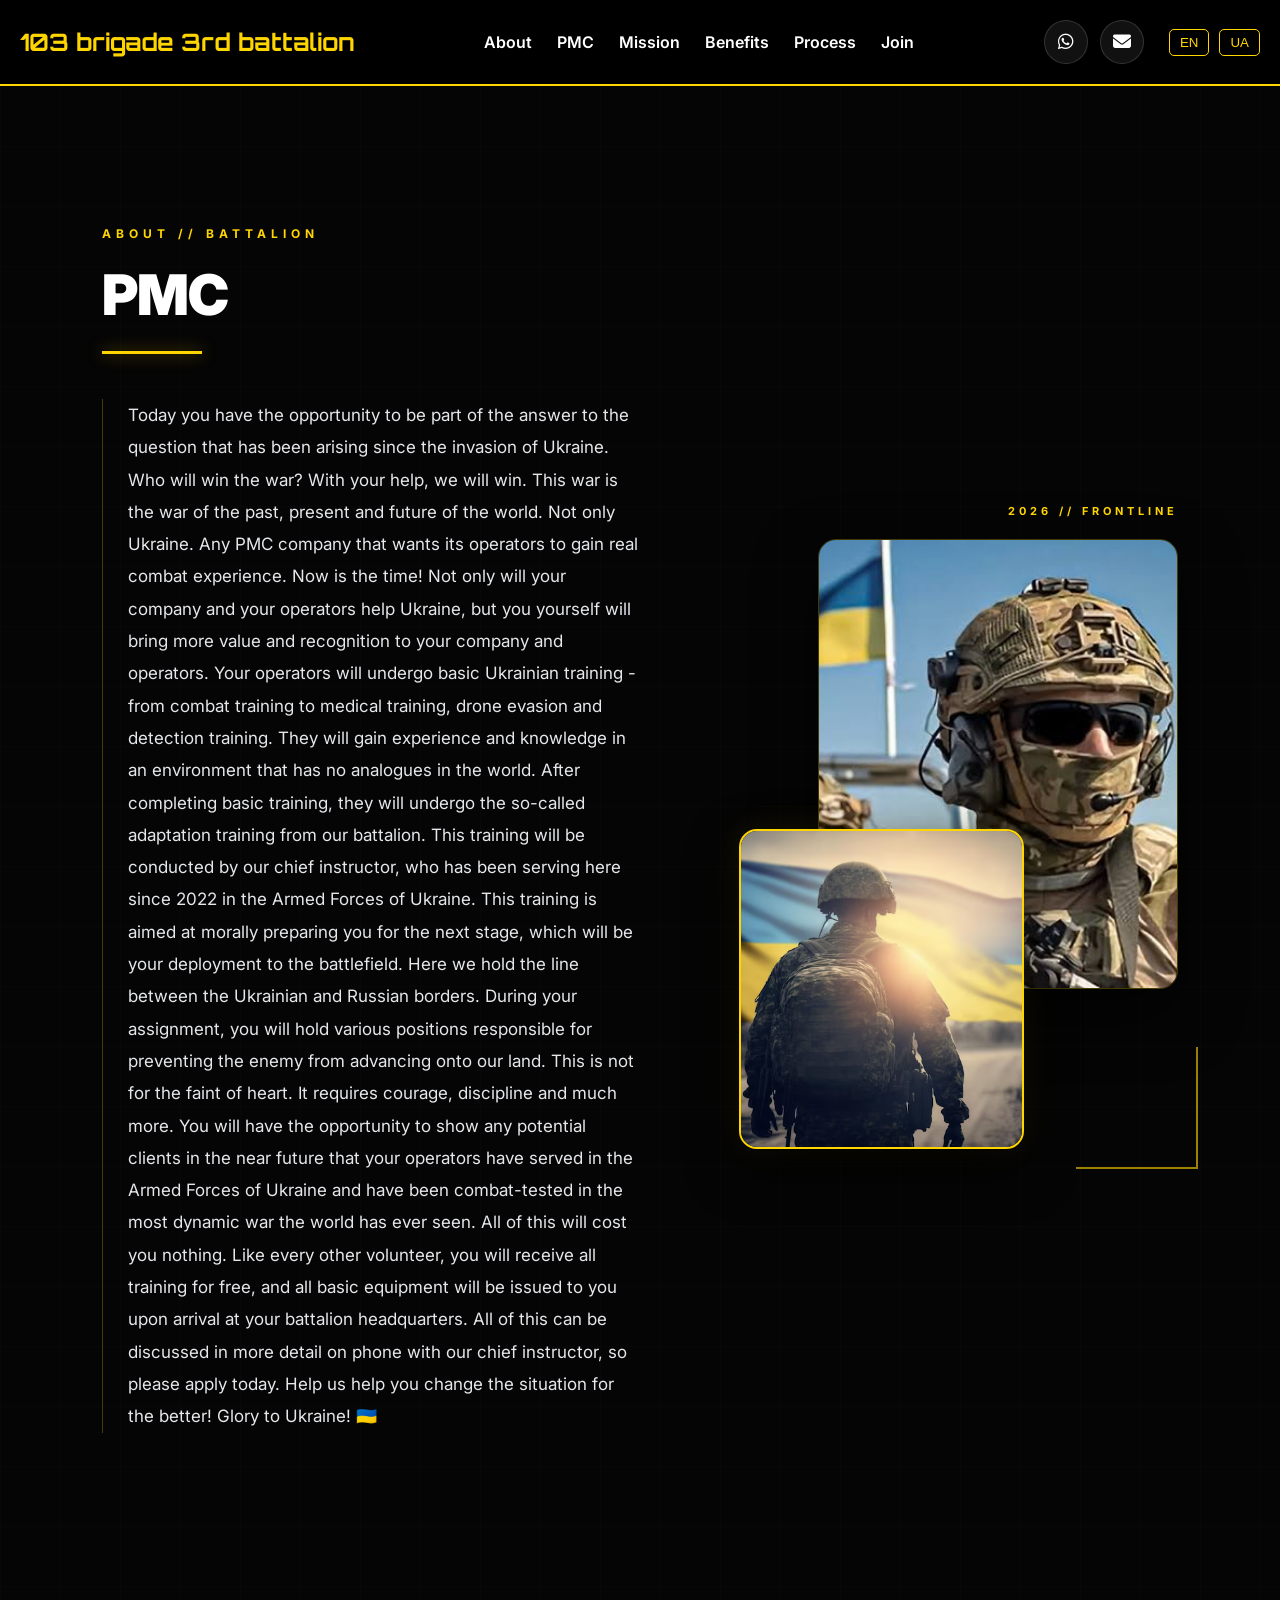
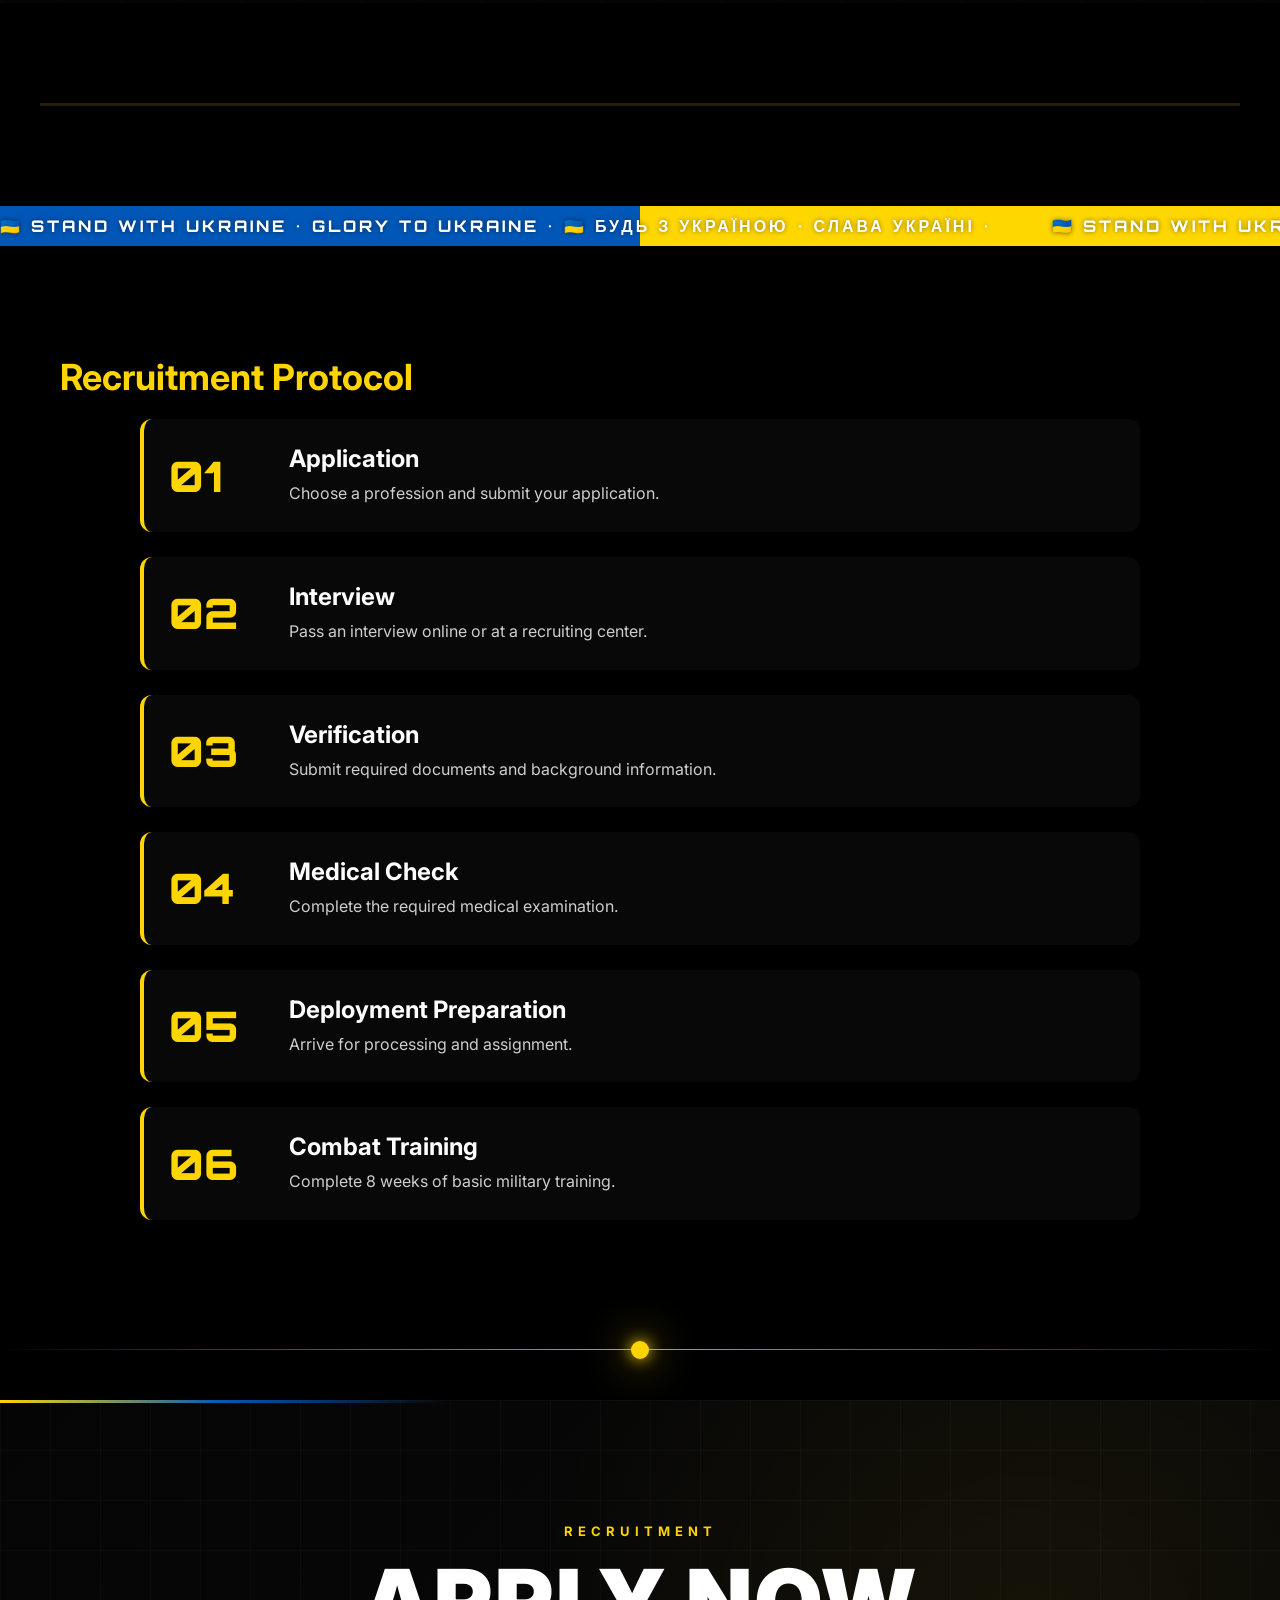
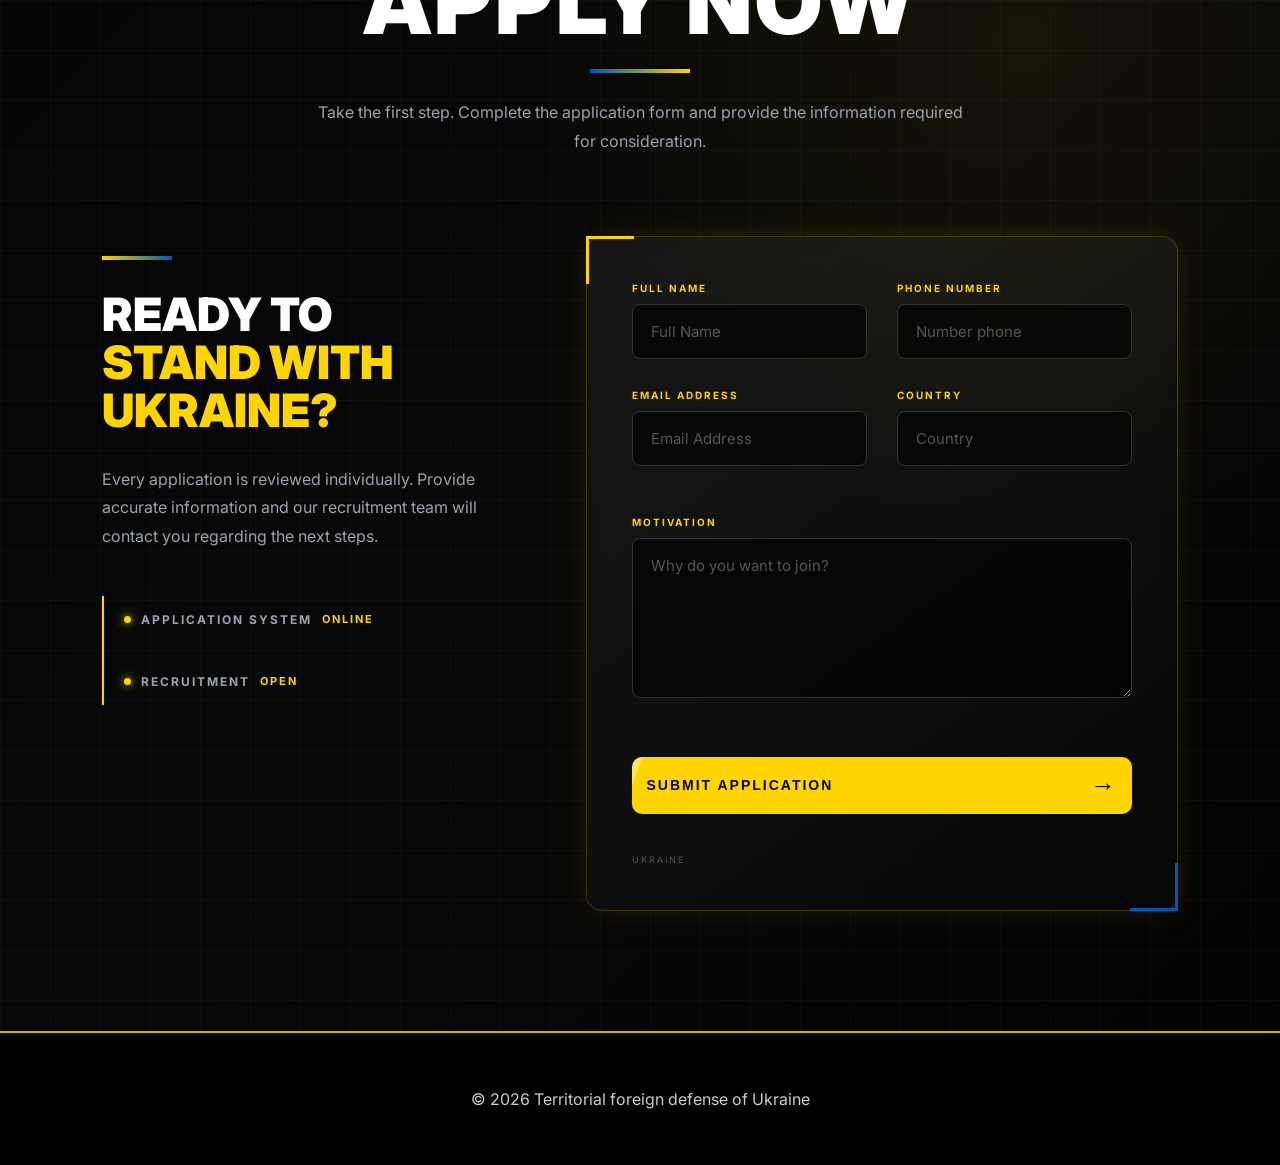
==== commit ffa0c021: "finish" ====
--- a/pmc.html
+++ b/pmc.html
@@ -116,7 +116,7 @@
             <h2 data-text="PMC">PMC</h2>
             
 
-            <p data-text="Today you have the opportunity to be part of the answer to the question that has been arising since the invasion of Ukraine. Who will win the war? With your help, we will win. This war is the war of the past, present and future of the world. Not only Ukraine. Any PMC company that wants its operators to gain real combat experience. Now is the time! Not only will your company and your operators help Ukraine, but you yourself will bring more value and recognition to your company and operators. Your operators will undergo basic Ukrainian training - from combat training to medical training, drone evasion and detection training. They will gain experience and knowledge in an environment that has no analogues in the world. After completing basic training, they will undergo the so-called adaptation training from our battalion. This training will be conducted by our chief instructor, who has been serving here since 2022 in the Armed Forces of Ukraine. This training is aimed at morally preparing you for the next stage, which will be your deployment to the battlefield.  Here we hold the line between the Ukrainian and Russian borders. During your assignment, you will hold various positions responsible for preventing the enemy from advancing onto our land. This is not for the faint of heart. It requires courage, discipline and much more. You will have the opportunity to show any potential clients in the near future that your operators have served in the Armed Forces of Ukraine and have been combat-tested in the most dynamic war the world has ever seen. All of this will cost you nothing. Like every other volunteer, you will receive all training for free, and all basic equipment will be issued to you upon arrival at your battalion headquarters. All of this can be discussed in more detail face to face with our chief instructor, so please apply today. Help us help you change the situation for the better! Glory to Ukraine! 🇺🇦">
+            <p data-text="Today you have the opportunity to be part of the answer to the question that has been arising since the invasion of Ukraine. Who will win the war? With your help, we will win. This war is the war of the past, present and future of the world. Not only Ukraine. Any PMC company that wants its operators to gain real combat experience. Now is the time! Not only will your company and your operators help Ukraine, but you yourself will bring more value and recognition to your company and operators. Your operators will undergo basic Ukrainian training - from combat training to medical training, drone evasion and detection training. They will gain experience and knowledge in an environment that has no analogues in the world. After completing basic training, they will undergo the so-called adaptation training from our battalion. This training will be conducted by our chief instructor, who has been serving here since 2022 in the Armed Forces of Ukraine. This training is aimed at morally preparing you for the next stage, which will be your deployment to the battlefield.  Here we hold the line between the Ukrainian and Russian borders. During your assignment, you will hold various positions responsible for preventing the enemy from advancing onto our land. This is not for the faint of heart. It requires courage, discipline and much more. You will have the opportunity to show any potential clients in the near future that your operators have served in the Armed Forces of Ukraine and have been combat-tested in the most dynamic war the world has ever seen. All of this will cost you nothing. Like every other volunteer, you will receive all training for free, and all basic equipment will be issued to you upon arrival at your battalion headquarters. All of this can be discussed in more detail on phone with our chief instructor, so please apply today. Help us help you change the situation for the better! Glory to Ukraine! 🇺🇦">
                 Today you have the opportunity to be part of the answer to the question that has been arising since the invasion of Ukraine. Who will win the war? With your help, we will win. This war is the war of the past, present and future of the world. Not only Ukraine. Any PMC company that wants its operators to gain real combat experience. Now is the time! Not only will your company and your operators help Ukraine, but you yourself will bring more value and recognition to your company and operators. Your operators will undergo basic Ukrainian training - from combat training to medical training, drone evasion and detection training. They will gain experience and knowledge in an environment that has no analogues in the world. After completing basic training, they will undergo the so-called adaptation training from our battalion. This training will be conducted by our chief instructor, who has been serving here since 2022 in the Armed Forces of Ukraine. This training is aimed at morally preparing you for the next stage, which will be your deployment to the battlefield.  Here we hold the line between the Ukrainian and Russian borders. During your assignment, you will hold various positions responsible for preventing the enemy from advancing onto our land. This is not for the faint of heart. It requires courage, discipline and much more. You will have the opportunity to show any potential clients in the near future that your operators have served in the Armed Forces of Ukraine and have been combat-tested in the most dynamic war the world has ever seen. All of this will cost you nothing. Like every other volunteer, you will receive all training for free, and all basic equipment will be issued to you upon arrival at your battalion headquarters. All of this can be discussed in more detail on phone with our chief instructor, so please apply today. Help us help you change the situation for the better! Glory to Ukraine! 🇺🇦
             </p>
 
@@ -160,19 +160,6 @@
     </div>
 
 </section>
-
-
-<!-- <section id="process" class="section">
-    <h2 data-text="Joining Process">Joining Process</h2>
-    <div class="timeline">
-        <div><strong data-text="Step 1:">Step 1:</strong> Choose a profession and fill out the application</div>
-        <div><strong data-text="Step 2:">Step 2:</strong> Pass an interview at the recruiting center or online</div>
-        <div><strong data-text="Step 3:">Step 3:</strong> If the interview is successful, submit the necessary documents</div>
-        <div><strong data-text="Step 4:">Step 4:</strong> Undergo a medical examination</div>
-         <div><strong data-text="Step 5:">Step 5:</strong> Arrive on the designated day for the recruit assembly to be sent to the military unit for processing</div>
-        <div><strong data-text="Step 6:">Step 6:</strong> After processing, complete the basic combat training course, which lasts approximately 6-8 weeks</div>
-    </div>
-</section> -->
 
 
 <section id="process" class="section">
@@ -242,13 +229,13 @@
 
     <div class="join-header">
 
-        <span class="join-label">RECRUITMENT // 01</span>
+        <span data-text="RECRUITMENT" class="join-label">RECRUITMENT</span>
 
         <h2 data-text="Apply Now">
             Apply Now
         </h2>
 
-        <p>
+        <p data-text="Take the first step. Complete the application form and provide the information required for consideration.">
             Take the first step. Complete the application form
             and provide the information required for consideration.
         </p>
@@ -264,12 +251,12 @@
 
             <div class="join-line"></div>
 
-            <h3>
+            <h3 data-text="READY TO STAND WITH UKRAINE">
                 READY TO<br>
-                <span>STAND WITH UKRAINE?</span>
+                <span data-text="STAND WITH UKRAINE?">STAND WITH UKRAINE?</span>
             </h3>
 
-            <p>
+            <p data-text="Every application is reviewed individually. Provide accurate information and our recruitment team will contact you regarding the next steps.">
                 Every application is reviewed individually.
                 Provide accurate information and our recruitment
                 team will contact you regarding the next steps.
@@ -279,14 +266,15 @@
 
                 <div class="status-item">
                     <span class="status-dot"></span>
-                    APPLICATION SYSTEM
-                    <strong>ONLINE</strong>
+                    <h4 data-text="APPLICATION SYSTEM">APPLICATION SYSTEM</h4>
+                    
+                    <strong data-text="ONLINE">ONLINE</strong>
                 </div>
 
                 <div class="status-item">
                     <span class="status-dot"></span>
-                    RECRUITMENT
-                    <strong>OPEN</strong>
+                    <h4 data-text="RECRUITMENT">RECRUITMENT</h4>
+                    <strong data-text="OPEN">OPEN</strong>
                 </div>
 
             </div>
@@ -294,15 +282,13 @@
         </div>
 
 
-        <!-- FORM -->
-
         <form id="joinForm" class="join-form">
 
             <div class="form-grid">
 
                 <div class="input-group">
 
-                    <label>01 // FULL NAME</label>
+                    <label data-text="FULL NAME">FULL NAME</label>
 
                     <input
                         type="text"
@@ -317,7 +303,7 @@
 
                 <div class="input-group">
 
-                    <label>02 // PHONE NUMBER</label>
+                    <label data-text="PHONE NUMBER">PHONE NUMBER</label>
 
                     <input
                         type="text"
@@ -332,7 +318,7 @@
 
                 <div class="input-group">
 
-                    <label>03 // EMAIL ADDRESS</label>
+                    <label data-text="EMAIL ADDRESS">EMAIL ADDRESS</label>
 
                     <input
                         type="email"
@@ -346,7 +332,7 @@
 
                 <div class="input-group">
 
-                    <label>04 // COUNTRY</label>
+                    <label data-text="КРАЇНА">COUNTRY</label>
 
                     <input
                         type="text"
@@ -361,7 +347,7 @@
 
             <div class="input-group message-group">
 
-                <label>05 // MOTIVATION</label>
+                <label data-text="MOTIVATION">MOTIVATION</label>
 
                 <textarea
                     name="message"
@@ -376,7 +362,7 @@
                 class="submit"
             >
 
-                <span>SUBMIT APPLICATION</span>
+                <span data-text="SUBMIT APPLICATION">SUBMIT APPLICATION</span>
 
                 <span class="submit-arrow">→</span>
 
@@ -385,9 +371,7 @@
 
             <div class="form-footer">
 
-                <span>SECURE APPLICATION</span>
-
-                <span>UKRAINE // 2026</span>
+                <span data-text="UKRAINE">UKRAINE</span>
 
             </div>
 
@@ -487,6 +471,27 @@
 // Language switch
 const texts = {
     en: {
+        "READY TO STAND WITH UKRAINE":"ГОТОВІ ДО ПІДТРИМКИ УКРАЇНИ?",
+        "Take the first step. Complete the application form and provide the information required for consideration.":"Зробіть перший крок. Заповніть анкету та надайте інформацію, необхідну для розгляду.",
+        "Every application is reviewed individually. Provide accurate information and our recruitment team will contact you regarding the next steps.":"Кожна заявка розглядається індивідуально. Надайте достовірну інформацію, і наша команда з підбору персоналу зв’яжеться з вами щодо подальших кроків.",
+        "SUBMIT APPLICATION":"НАДІСТАТИ ЗАЯВКУ",
+        "RECRUITMENT":"РЕКРУТИНГ",
+        "UKRAINE":"УКРАЇНА",
+        "PHONE NUMBER":"НОМЕР ТЕЛЕФОНУ",
+        "EMAIL ADDRESS":"ЕЛЕКТРОННА АДРЕСА",
+        "COUNTRY":"КРАЇНА",
+        "MOTIVATION":"МОТИВАЦІЯ",
+        "FULL NAME":"ПОВНЕ ІМ'Я",
+        "ONLINE":"ОНЛАЙН",
+        "OPEN":"ВІДКРИТИЙ",
+
+        "ONLINE":"ОНЛАЙН",
+        "OPEN":"ВІДКРИТИЙ",
+        "RECRUITMENT":"РЕКРУТИНГ",
+        "APPLICATION SYSTEM":"СИСТЕМА ПОДАЧІ ЗАЯВОК",
+        "EVERY ACTION MATTERS":"КОЖНА ДІЯ ВАЖЛИВА",
+        "STAND WITH UKRAINE":"СТІЙТЕ РАЗОМ З УКРАЇНОЮ",
+        "Today you have the opportunity to be part of the answer to the question that has been arising since the invasion of Ukraine. Who will win the war? With your help, we will win. This war is the war of the past, present and future of the world. Not only Ukraine. Any PMC company that wants its operators to gain real combat experience. Now is the time! Not only will your company and your operators help Ukraine, but you yourself will bring more value and recognition to your company and operators. Your operators will undergo basic Ukrainian training - from combat training to medical training, drone evasion and detection training. They will gain experience and knowledge in an environment that has no analogues in the world. After completing basic training, they will undergo the so-called adaptation training from our battalion. This training will be conducted by our chief instructor, who has been serving here since 2022 in the Armed Forces of Ukraine. This training is aimed at morally preparing you for the next stage, which will be your deployment to the battlefield.  Here we hold the line between the Ukrainian and Russian borders. During your assignment, you will hold various positions responsible for preventing the enemy from advancing onto our land. This is not for the faint of heart. It requires courage, discipline and much more. You will have the opportunity to show any potential clients in the near future that your operators have served in the Armed Forces of Ukraine and have been combat-tested in the most dynamic war the world has ever seen. All of this will cost you nothing. Like every other volunteer, you will receive all training for free, and all basic equipment will be issued to you upon arrival at your battalion headquarters. All of this can be discussed in more detail on phone with our chief instructor, so please apply today. Help us help you change the situation for the better! Glory to Ukraine! 🇺🇦":"Сьогодні у вас є можливість стати частиною відповіді на питання, яке виникає з моменту вторгнення в Україну. Хто виграє війну? З вашою допомогою ми переможемо. Ця війна – війна минулого, сьогодення та майбутнього світу. Не лише України. Будь-якої компанії ПВК, яка хоче, щоб її оператори отримали реальний бойовий досвід. Зараз саме час! Ваша компанія та ваші оператори не тільки допоможуть Україні, але й ви самі принесете більше цінності та визнання вашій компанії та операторам. Ваші оператори пройдуть базову українську підготовку – від бойової підготовки до медичної підготовки, навчання з ухилення від дронів та їх виявлення. Вони отримають досвід та знання в середовищі, яке не має аналогів у світі. Після завершення базової підготовки вони пройдуть так звану адаптаційну підготовку з нашого батальйону. Цю підготовку проводитиме наш головний інструктор, який служить тут з 2022 року у Збройних Силах України. Ця підготовка спрямована на моральну підготовку вас до наступного етапу, яким буде ваше розгортання на полі бою. Тут ми утримуємо лінію між українським та російським кордонами. Під час вашого завдання ви обійматимете різні посади, відповідальні за запобігання просуванню ворога на нашу землю. Це не для людей зі слабкими нервами. Це вимагає мужності, дисципліни та багато іншого. У вас буде можливість найближчим часом показати будь-яким потенційним клієнтам, що ваші оператори служили у Збройних Силах України та пройшли бойові випробування у найдинамічнішій війні, яку коли-небудь бачив світ. Все це вам нічого не коштуватиме. Як і кожен інший волонтер, ви отримаєте все навчання безкоштовно, а все основне спорядження буде видано вам після прибуття до штабу вашого батальйону. Все це можна детальніше обговорити по телефону з нашим головним інструктором, тож, будь ласка, подайте заявку сьогодні. Допоможіть нам допомогти вам змінити ситуацію на краще! Слава Україні! 🇺🇦",
         "Composed primarily of motivated volunteers, it quickly evolved into a combat-ready unit within the 103rd Separate Territorial Defense Brigade. As early as April 12, 2022, the battalion deployed to the combat zone in eastern Ukraine, where it carries out missions to safeguard national security and mounts a strong defense against the enemy. Through its actions, the 202nd Territorial Defense Battalion demonstrates daily that the strength of the Ukrainian military lies in faith, unity, and an unbreakable spirit.":"Складався переважно з мотивованих волонтерів, він швидко перетворився на боєздатний підрозділ у складі 103-ї окремої бригади територіальної оборони. Вже 12 квітня 2022 року батальйон відправився в зону бойових дій на Сході України, де виконує завдання із забезпечення національної безпеки та оборони від ворога. Своїми діями 202 батальйон територіальної оборони щодня демонструє, що сила українських військових – у вірі, єдності та незламності духу.",
         "202nd Separate Territorial Defense Battalion":"202-й окремий батальйон територіальної оборони",
         "APRIL 2022":"КВІТЕНЬ 2022",
@@ -500,7 +505,7 @@
         "Liberation of Izium":"Звільнення Ізюма",
         "Lieutenant Colonel Ihor Zakharchuk assumed command of the 202nd Separate Territorial Defense Battalion. Under his leadership, the battalion entered a new phase of combat readiness and operational development.":"Підполковник Ігор Захарчук прийняв командування 202-м окремим батальйоном територіальної оборони. Під його керівництвом батальйон вступив у новий етап бойової готовності та оперативного розвитку.",
         "New Leadership":"Новий командир",
-        "103rd Brigade, 3rd Battalion, Separate Territorial Defense Detachment":"103-тю бригада 3-го батальйону окремого загону територіальної оборони",
+        "103rd Brigade, 3rd Battalion":"103-тя бригада 3-го батальйон",
         "Battalion personnel participated in operations in the Kursk region, demonstrating professionalism, resilience, and determination under combat conditions.":"Особовий склад батальйону брав участь в операціях у Курській області, демонструючи професіоналізм, стійкість та рішучість у бойових умовах.",
         "Kursk Operation":"Курська операція",
         "Foreign volunteers serving alongside Ukrainian defenders are treated as brothers-in-arms united by a shared mission and common values. Ukrainian soldiers highly respect  volunteers who choose to stand with Ukraine during difficult times and support the defense of freedom and sovereignty.":"Іноземних волонтерів, які служать разом з українськими захисниками, розглядають як побратимів, об'єднаних спільною місією та спільними цінностями. Українські солдати високо поважають міжнародних волонтерів, які вирішили стояти поруч з Україною у важкі часи та підтримувати захист свободи та суверенітету.",
@@ -514,7 +519,7 @@
         "Command Center":"Командний центр",
         "Logistics Base":"База матеріально-технічного забезпечення",
         "":"",
-        " Volunteers":"Міжнародна співпраця та повага",
+        "Volunteers":"Міжнародна співпраця та повага",
         "The Ukrainian staff and soldiers have been nothing but exceptional when it comes to excepting and welcoming us foreign fighters. In my experience here that is a true blessing from above. Also, our battalion commander is not only combat experienced here in his homeland of Ukraine, but also is combat experienced abroad. He is a strong and smart man, with strong beliefs, and strong values. The soldiers respect him, and they are proud to follow him onto the battlefields to engage the enemy. I am proud to be here myself and can only hope that I will one day see the end of this war, with Ukraine victorious.":"Український особовий склад та солдати були просто винятковими, коли справа доходить до прийняття та гостинності нас, іноземних бійців. З мого досвіду тут, це справжнє благословення згори. Крім того, наш командир батальйону має не лише бойовий досвід тут, на батьківщині, Україні, а й бойовий досвід за кордоном. Він сильна та розумна людина, з твердими переконаннями та цінностями. Солдати поважають його і пишаються тим, що йдуть за ним на поля битв, щоб битися з ворогом. Я пишаюся тим, що сам тут, і можу лише сподіватися, що одного дня побачу кінець цієї війни, і Україна переможе.",
         "Hello my call sign is Mason I am an American Veteran; I arrived in Ukraine in may 2022. I have served in the  Foreign legion for most of my military career here in Ukraine. In the beginning I served as a combat soldier, then as a logistics commander. I served in several battalions one being an SOF unit, special operation forces responsible for reconnaissance and medical evacuation missions.  I have served as an Instructor for the Foreign Legion and trained hundreds of soldiers. Now I currently serve for a territorial defense battalion responsible for holding the frontline between us and the Russian boarder here in our region. Here in this battalion, I am currently the head instructor, also a platoon section commander of a rifle company.  This is a new unit consisting of  soldiers alongside of Ukrainian soldiers working together hand in hand, to hold positions on the frontlines.":"Бажаю здоров'я, мій позивний Мейсон, я американський ветеран; я прибув до України у травні 2022 року. Більшу частину своєї військової кар'єри тут, в Україні, я прослужив у Міжнародному іноземному легіоні. Спочатку я служив солдатом, потім командиром логістики. Я служив у кількох батальйонах, один з яких був підрозділом спеціальних операцій, відповідальним за розвідку та медичну евакуацію. Я служив інструктором в Іноземному легіоні та навчив сотні солдатів. Зараз я служу в батальйоні територіальної оборони, який відповідає за утримання лінії фронту між нами та російським кордоном тут, у нашому регіоні. Тут, у цьому батальйоні, я зараз головний інструктор, а також командир відділення взводу стрілецької роти. Це новий підрозділ, що складається з іноземних солдатів разом з українськими солдатами, які працюють разом, утримуючи позиції на передовій.",
         "Here we believe if we all work together to achieve the same goals we can push back, and destroy our common enemy. Myself and others like me who have served here in the Ukrainian armed forces since the beginning of the Russian invasion, know all to well how difficult this war has been. But we all keep going forward, we all never except defeat, and we all will continue to fight for honor and freedom for the Ukrainian people. When me and my fiancé who is a combat medical Instructor first arrived in this battalion, we were the first foreign fighters to sign a contract with them. And they treated us like family;":"Тут ми віримо, що якщо ми всі працюватимемо разом для досягнення одних і тих самих цілей, то зможемо відбити та знищити нашого спільного ворога. Я та інші, хто служив тут, у збройних силах України, з початку російського вторгнення, добре знаємо, наскільки важкою була ця війна. Але ми всі продовжуємо рухатися вперед, ми всі ніколи не чекаємо поразки і всі ми продовжуватимемо боротися за честь і свободу українського народу. Коли ми з моєю нареченою, яка є інструктором бойової медицини, вперше прибули до цього батальйону, ми були першими іноземними бійцями, які підписали з ними контракт. І вони ставилися до нас як до рідних;",
@@ -573,9 +578,31 @@
         "Submit Application":"Подати заявку",
         "Step 1:":"Крок 1:","Step 2:":"Крок 2:","Step 3:":"Крок 3:","Step 4:":"Крок 4:",
         "Apply Now":"Подати заявку","Submit Application":"Відправити Заявку",
-        "© 2026 Territorial foreign defense of Ukraine":"© 2026 Територіальна зовнішня оборона України"
+        "© 2026 Territorial foreign defense of Ukraine":"© 2026 Територіальна зовнішня оборона України",
+        "Submit Application":"Подати заявку",
         },
     ua: {
+        "READY TO STAND WITH UKRAINE":"ГОТОВІ ДО ПІДТРИМКИ УКРАЇНИ?",
+        
+        "Take the first step. Complete the application form and provide the information required for consideration.":"Зробіть перший крок. Заповніть анкету та надайте інформацію, необхідну для розгляду.",
+        "Every application is reviewed individually. Provide accurate information and our recruitment team will contact you regarding the next steps.":"Кожна заявка розглядається індивідуально. Надайте достовірну інформацію, і наша команда з підбору персоналу зв’яжеться з вами щодо подальших кроків.",
+        "SUBMIT APPLICATION":"НАДІСТАТИ ЗАЯВКУ",
+        "RECRUITMENT":"РЕКРУТИНГ",
+        "UKRAINE":"УКРАЇНА",
+        "PHONE NUMBER":"НОМЕР ТЕЛЕФОНУ",
+        "EMAIL ADDRESS":"ЕЛЕКТРОННА АДРЕСА",
+        "COUNTRY":"КРАЇНА",
+        "MOTIVATION":"МОТИВАЦІЯ",
+        "FULL NAME":"ПОВНЕ ІМ'Я",
+        "ONLINE":"ОНЛАЙН",
+        "OPEN":"ВІДКРИТИЙ",
+        "Submit Application":"Подати заявку",
+        "ONLINE":"ОНЛАЙН",
+        "OPEN":"ВІДКРИТИЙ",
+        "APPLICATION SYSTEM":"СИСТЕМА ПОДАЧІ ЗАЯВОК",
+        "EVERY ACTION MATTERS":"КОЖНА ДІЯ ВАЖЛИВА",
+        "STAND WITH UKRAINE":"СТІЙТЕ РАЗОМ З УКРАЇНОЮ",
+        "Today you have the opportunity to be part of the answer to the question that has been arising since the invasion of Ukraine. Who will win the war? With your help, we will win. This war is the war of the past, present and future of the world. Not only Ukraine. Any PMC company that wants its operators to gain real combat experience. Now is the time! Not only will your company and your operators help Ukraine, but you yourself will bring more value and recognition to your company and operators. Your operators will undergo basic Ukrainian training - from combat training to medical training, drone evasion and detection training. They will gain experience and knowledge in an environment that has no analogues in the world. After completing basic training, they will undergo the so-called adaptation training from our battalion. This training will be conducted by our chief instructor, who has been serving here since 2022 in the Armed Forces of Ukraine. This training is aimed at morally preparing you for the next stage, which will be your deployment to the battlefield.  Here we hold the line between the Ukrainian and Russian borders. During your assignment, you will hold various positions responsible for preventing the enemy from advancing onto our land. This is not for the faint of heart. It requires courage, discipline and much more. You will have the opportunity to show any potential clients in the near future that your operators have served in the Armed Forces of Ukraine and have been combat-tested in the most dynamic war the world has ever seen. All of this will cost you nothing. Like every other volunteer, you will receive all training for free, and all basic equipment will be issued to you upon arrival at your battalion headquarters. All of this can be discussed in more detail on phone with our chief instructor, so please apply today. Help us help you change the situation for the better! Glory to Ukraine! 🇺🇦":"Сьогодні у вас є можливість стати частиною відповіді на питання, яке виникає з моменту вторгнення в Україну. Хто виграє війну? З вашою допомогою ми переможемо. Ця війна – війна минулого, сьогодення та майбутнього світу. Не лише України. Будь-якої компанії ПВК, яка хоче, щоб її оператори отримали реальний бойовий досвід. Зараз саме час! Ваша компанія та ваші оператори не тільки допоможуть Україні, але й ви самі принесете більше цінності та визнання вашій компанії та операторам. Ваші оператори пройдуть базову українську підготовку – від бойової підготовки до медичної підготовки, навчання з ухилення від дронів та їх виявлення. Вони отримають досвід та знання в середовищі, яке не має аналогів у світі. Після завершення базової підготовки вони пройдуть так звану адаптаційну підготовку з нашого батальйону. Цю підготовку проводитиме наш головний інструктор, який служить тут з 2022 року у Збройних Силах України. Ця підготовка спрямована на моральну підготовку вас до наступного етапу, яким буде ваше розгортання на полі бою. Тут ми утримуємо лінію між українським та російським кордонами. Під час вашого завдання ви обійматимете різні посади, відповідальні за запобігання просуванню ворога на нашу землю. Це не для людей зі слабкими нервами. Це вимагає мужності, дисципліни та багато іншого. У вас буде можливість найближчим часом показати будь-яким потенційним клієнтам, що ваші оператори служили у Збройних Силах України та пройшли бойові випробування у найдинамічнішій війні, яку коли-небудь бачив світ. Все це вам нічого не коштуватиме. Як і кожен інший волонтер, ви отримаєте все навчання безкоштовно, а все основне спорядження буде видано вам після прибуття до штабу вашого батальйону. Все це можна детальніше обговорити по телефону з нашим головним інструктором, тож, будь ласка, подайте заявку сьогодні. Допоможіть нам допомогти вам змінити ситуацію на краще! Слава Україні! 🇺🇦",
         "Composed primarily of motivated volunteers, it quickly evolved into a combat-ready unit within the 103rd Separate Territorial Defense Brigade. As early as April 12, 2022, the battalion deployed to the combat zone in eastern Ukraine, where it carries out missions to safeguard national security and mounts a strong defense against the enemy. Through its actions, the 202nd Territorial Defense Battalion demonstrates daily that the strength of the Ukrainian military lies in faith, unity, and an unbreakable spirit.":"Складався переважно з мотивованих волонтерів, він швидко перетворився на боєздатний підрозділ у складі 103-ї окремої бригади територіальної оборони. Вже 12 квітня 2022 року батальйон відправився в зону бойових дій на Сході України, де виконує завдання із забезпечення національної безпеки та оборони від ворога. Своїми діями 202 батальйон територіальної оборони щодня демонструє, що сила українських військових – у вірі, єдності та незламності духу.",
         "APRIL 2022":"КВІТЕНЬ 2022",
         "SEPTEMBER 2022":"ВЕРЕСЕНЬ 2022",
@@ -588,7 +615,7 @@
         "Liberation of Izium":"Звільнення Ізюма",
         "Lieutenant Colonel Ihor Zakharchuk assumed command of the 202nd Separate Territorial Defense Battalion. Under his leadership, the battalion entered a new phase of combat readiness and operational development.":"Підполковник Ігор Захарчук прийняв командування 202-м окремим батальйоном територіальної оборони. Під його керівництвом батальйон вступив у новий етап бойової готовності та оперативного розвитку.",
         "New Leadership":"Новий командир",
-        "103rd Brigade, 3rd Battalion, Separate Territorial Defense Detachment":"103-тя бригада 3-го батальйону окремого загону територіальної оборони",
+        "103rd Brigade, 3rd Battalion":"103-тя бригада 3-го батальйон",
         "Battalion personnel participated in operations in the Kursk region, demonstrating professionalism, resilience, and determination under combat conditions.":"Особовий склад батальйону брав участь в операціях у Курській області, демонструючи професіоналізм, стійкість та рішучість у бойових умовах.",
         "Kursk Operation":"Курська операція",
         "Foreign volunteers serving alongside Ukrainian defenders are treated as brothers-in-arms united by a shared mission and common values. Ukrainian soldiers highly respect  volunteers who choose to stand with Ukraine during difficult times and support the defense of freedom and sovereignty.":"Іноземних волонтерів, які служать разом з українськими захисниками, розглядають як побратимів, об'єднаних спільною місією та спільними цінностями. Українські солдати високо поважають міжнародних волонтерів, які вирішили стояти поруч з Україною у важкі часи та підтримувати захист свободи та суверенітету.",
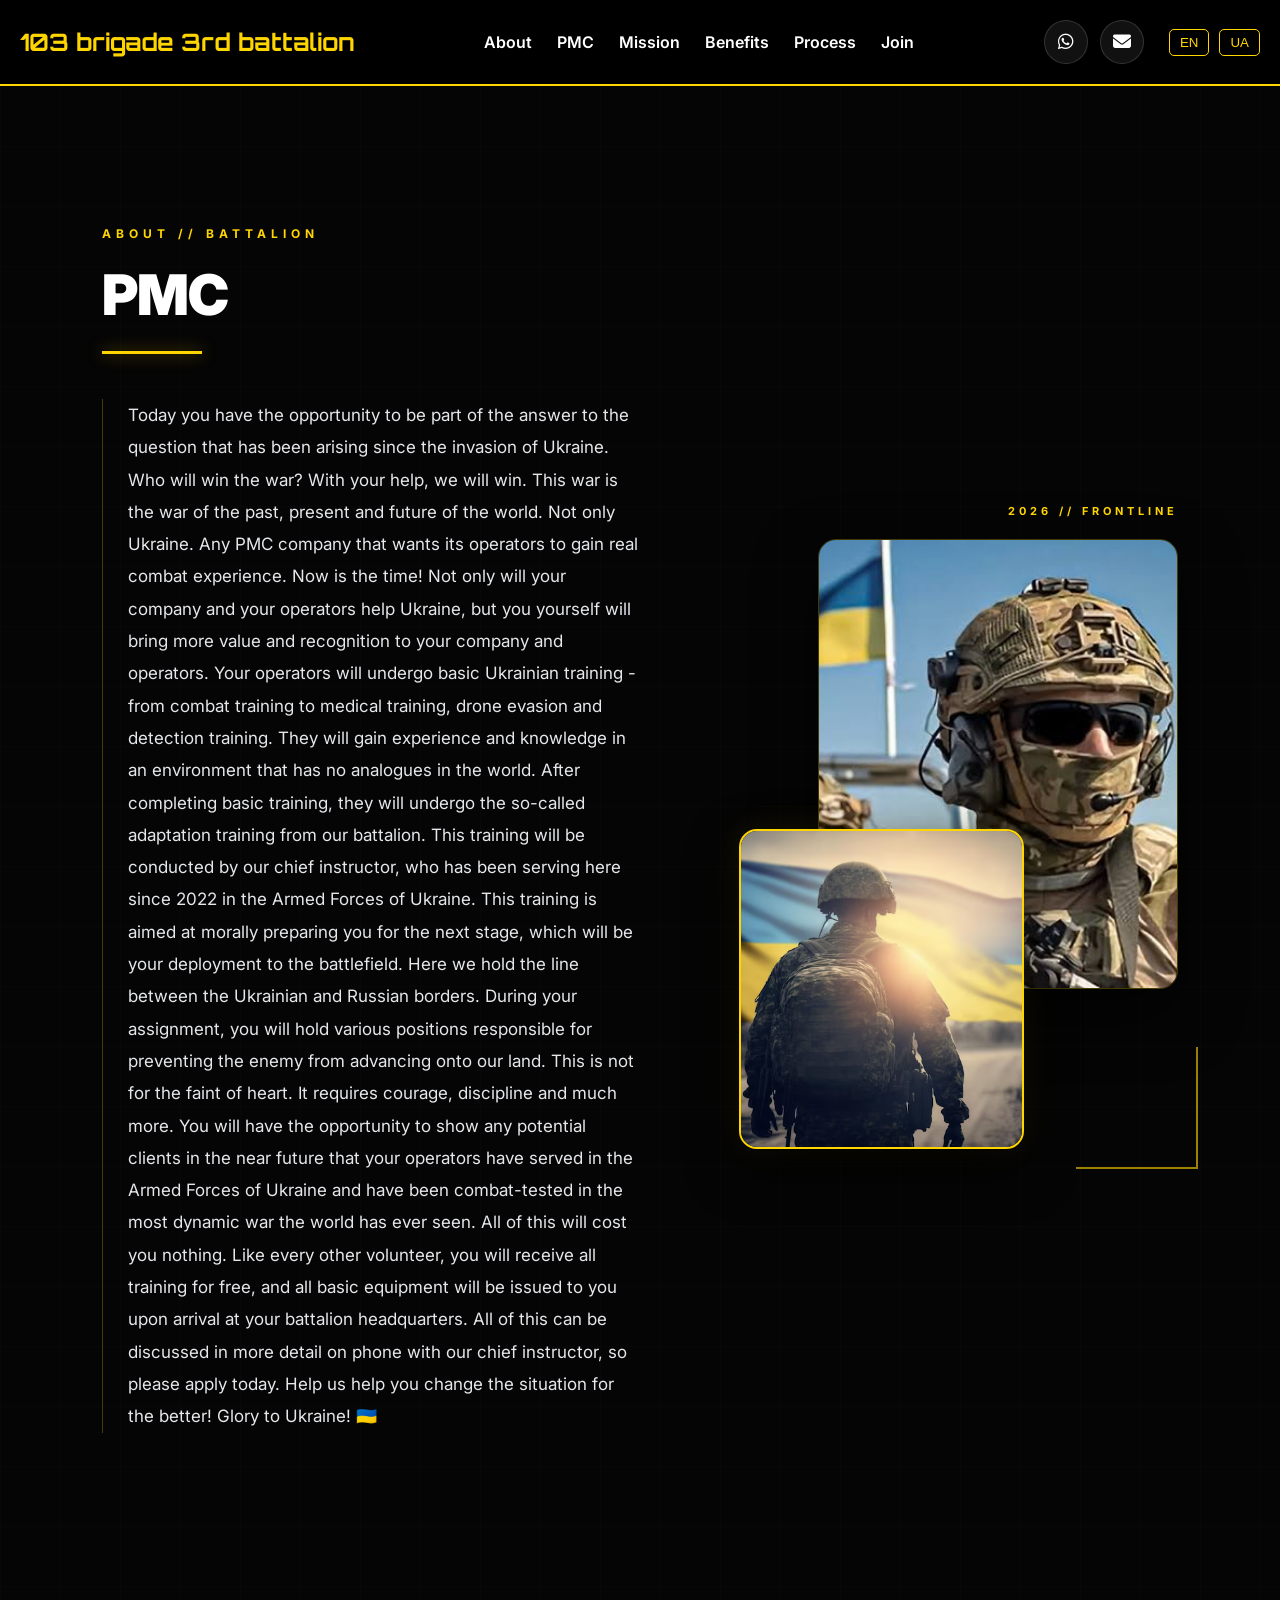
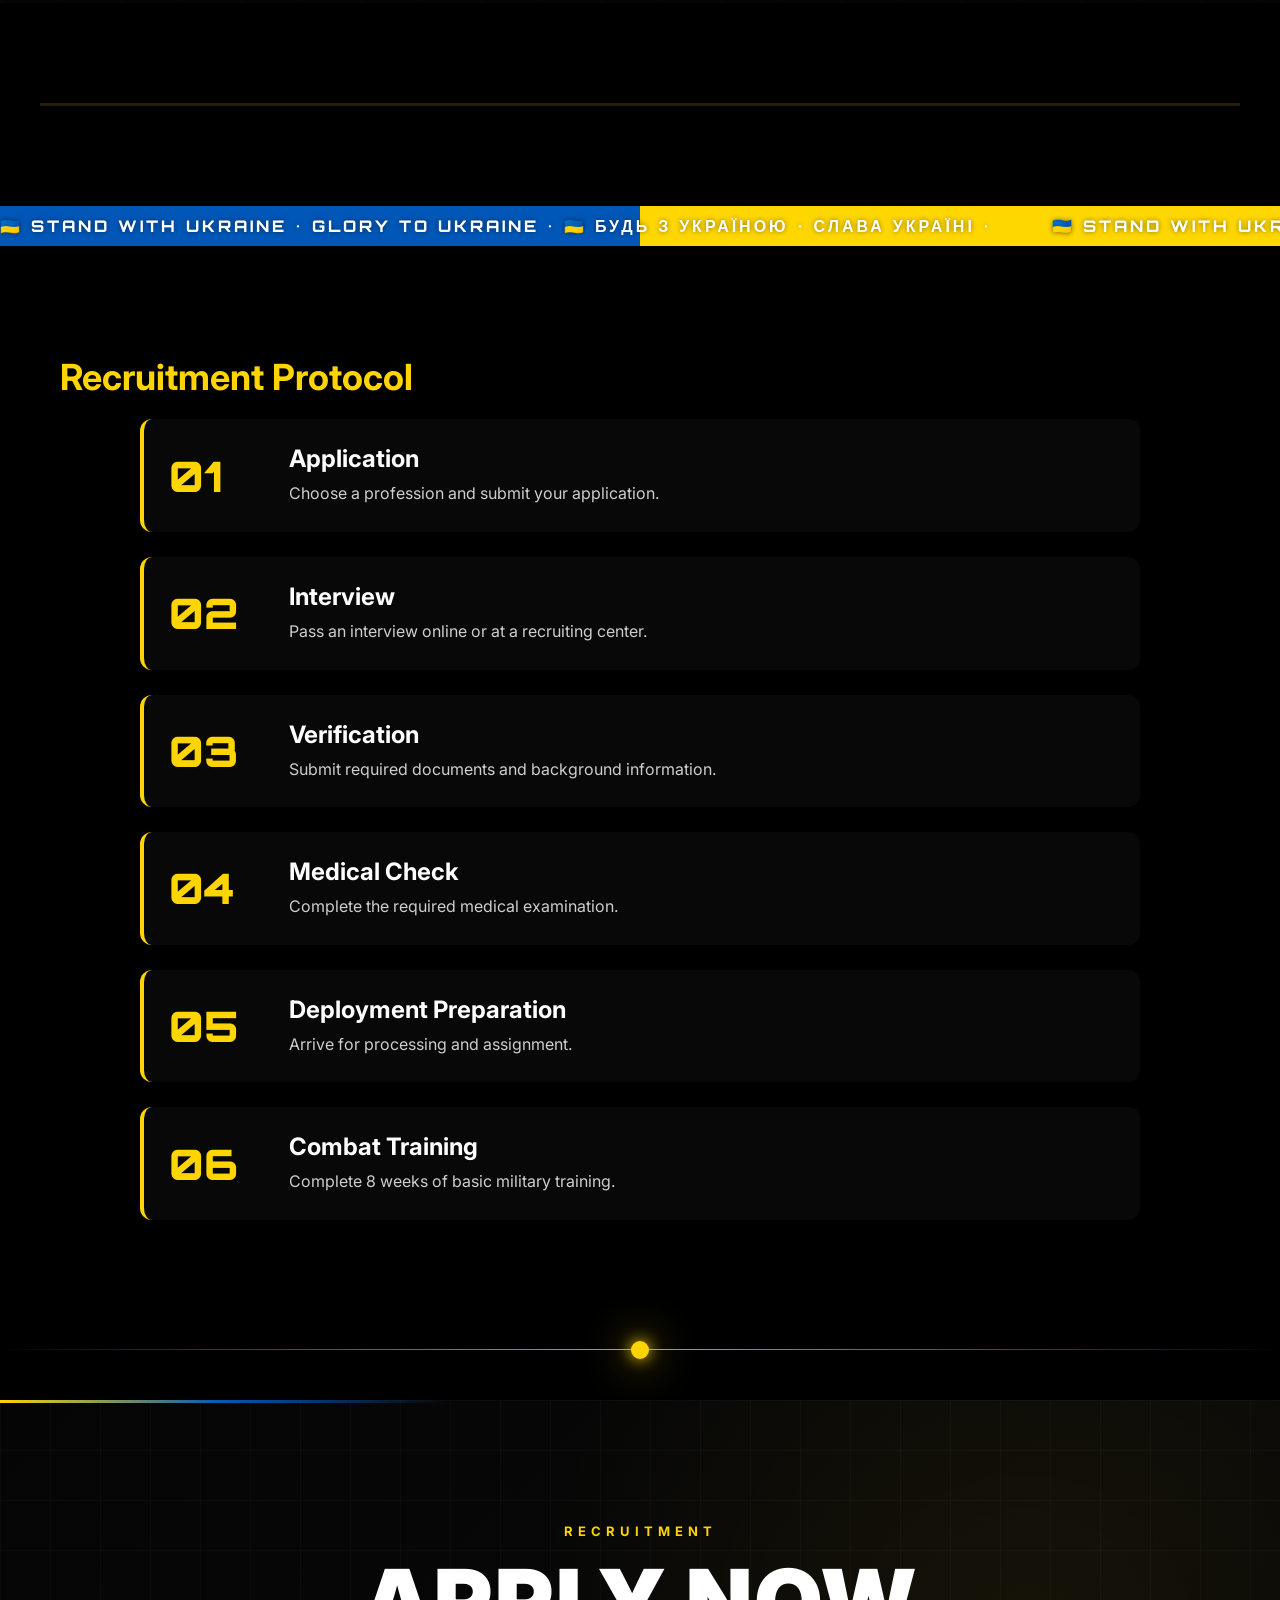
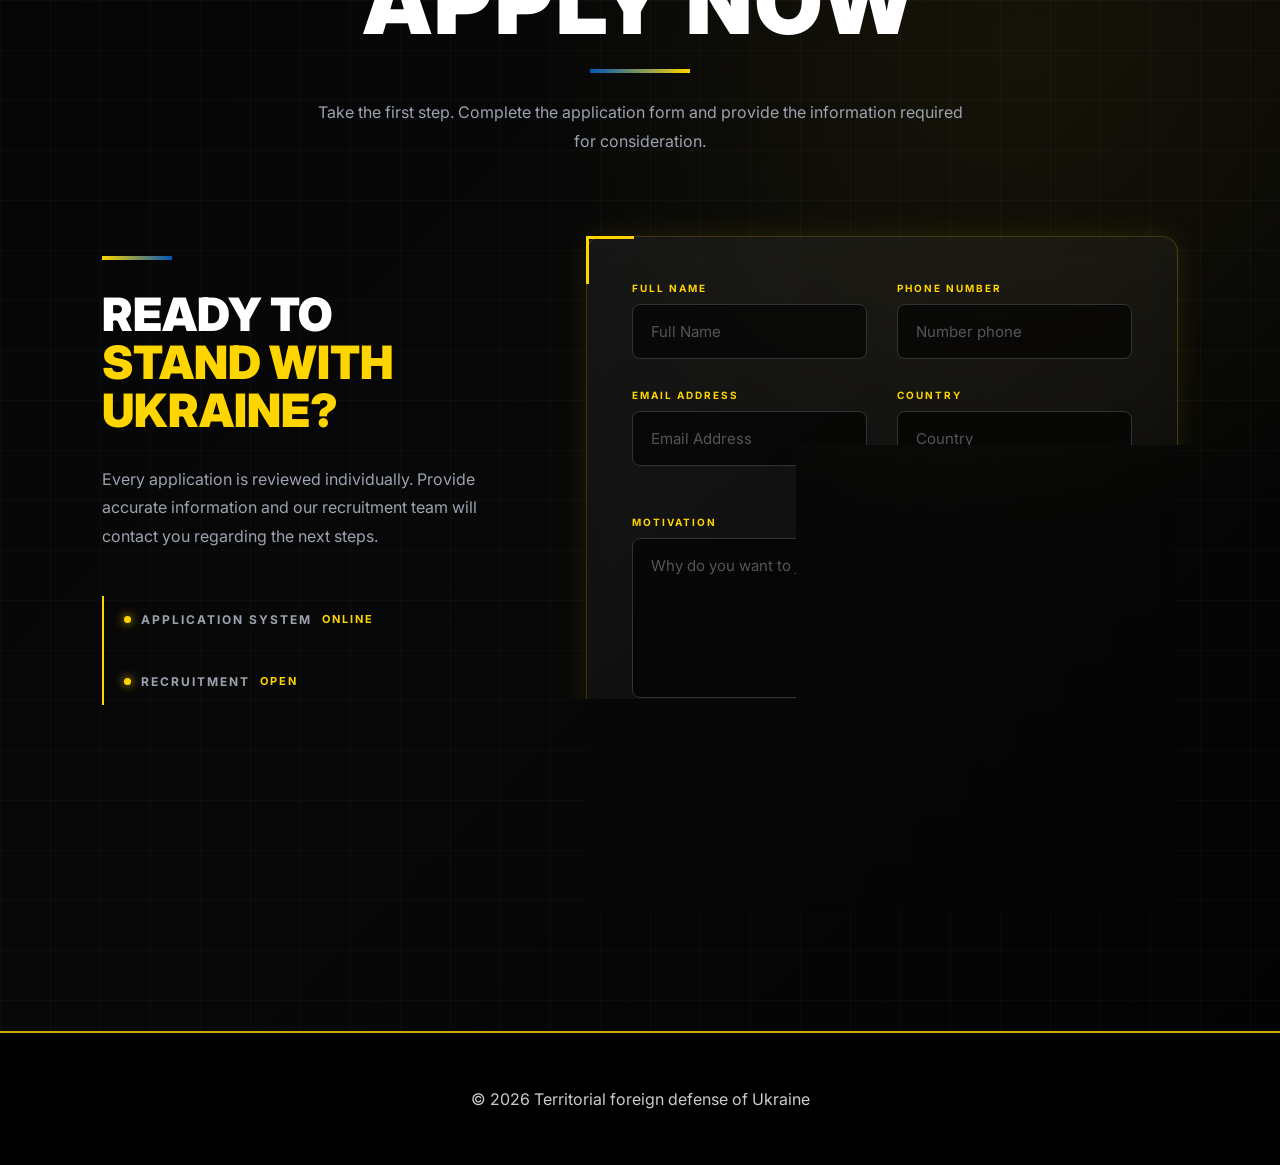
==== commit e17c1201: "finish" ====
--- a/pmc.html
+++ b/pmc.html
@@ -491,9 +491,7 @@
         "APPLICATION SYSTEM":"СИСТЕМА ПОДАЧІ ЗАЯВОК",
         "EVERY ACTION MATTERS":"КОЖНА ДІЯ ВАЖЛИВА",
         "STAND WITH UKRAINE":"СТІЙТЕ РАЗОМ З УКРАЇНОЮ",
-        "Today you have the opportunity to be part of the answer to the question that has been arising since the invasion of Ukraine. Who will win the war? With your help, we will win. This war is the war of the past, present and future of the world. Not only Ukraine. Any PMC company that wants its operators to gain real combat experience. Now is the time! Not only will your company and your operators help Ukraine, but you yourself will bring more value and recognition to your company and operators. Your operators will undergo basic Ukrainian training - from combat training to medical training, drone evasion and detection training. They will gain experience and knowledge in an environment that has no analogues in the world. After completing basic training, they will undergo the so-called adaptation training from our battalion. This training will be conducted by our chief instructor, who has been serving here since 2022 in the Armed Forces of Ukraine. This training is aimed at morally preparing you for the next stage, which will be your deployment to the battlefield.  Here we hold the line between the Ukrainian and Russian borders. During your assignment, you will hold various positions responsible for preventing the enemy from advancing onto our land. This is not for the faint of heart. It requires courage, discipline and much more. You will have the opportunity to show any potential clients in the near future that your operators have served in the Armed Forces of Ukraine and have been combat-tested in the most dynamic war the world has ever seen. All of this will cost you nothing. Like every other volunteer, you will receive all training for free, and all basic equipment will be issued to you upon arrival at your battalion headquarters. All of this can be discussed in more detail on phone with our chief instructor, so please apply today. Help us help you change the situation for the better! Glory to Ukraine! 🇺🇦":"Сьогодні у вас є можливість стати частиною відповіді на питання, яке виникає з моменту вторгнення в Україну. Хто виграє війну? З вашою допомогою ми переможемо. Ця війна – війна минулого, сьогодення та майбутнього світу. Не лише України. Будь-якої компанії ПВК, яка хоче, щоб її оператори отримали реальний бойовий досвід. Зараз саме час! Ваша компанія та ваші оператори не тільки допоможуть Україні, але й ви самі принесете більше цінності та визнання вашій компанії та операторам. Ваші оператори пройдуть базову українську підготовку – від бойової підготовки до медичної підготовки, навчання з ухилення від дронів та їх виявлення. Вони отримають досвід та знання в середовищі, яке не має аналогів у світі. Після завершення базової підготовки вони пройдуть так звану адаптаційну підготовку з нашого батальйону. Цю підготовку проводитиме наш головний інструктор, який служить тут з 2022 року у Збройних Силах України. Ця підготовка спрямована на моральну підготовку вас до наступного етапу, яким буде ваше розгортання на полі бою. Тут ми утримуємо лінію між українським та російським кордонами. Під час вашого завдання ви обійматимете різні посади, відповідальні за запобігання просуванню ворога на нашу землю. Це не для людей зі слабкими нервами. Це вимагає мужності, дисципліни та багато іншого. У вас буде можливість найближчим часом показати будь-яким потенційним клієнтам, що ваші оператори служили у Збройних Силах України та пройшли бойові випробування у найдинамічнішій війні, яку коли-небудь бачив світ. Все це вам нічого не коштуватиме. Як і кожен інший волонтер, ви отримаєте все навчання безкоштовно, а все основне спорядження буде видано вам після прибуття до штабу вашого батальйону. Все це можна детальніше обговорити по телефону з нашим головним інструктором, тож, будь ласка, подайте заявку сьогодні. Допоможіть нам допомогти вам змінити ситуацію на краще! Слава Україні! 🇺🇦",
-        "Composed primarily of motivated volunteers, it quickly evolved into a combat-ready unit within the 103rd Separate Territorial Defense Brigade. As early as April 12, 2022, the battalion deployed to the combat zone in eastern Ukraine, where it carries out missions to safeguard national security and mounts a strong defense against the enemy. Through its actions, the 202nd Territorial Defense Battalion demonstrates daily that the strength of the Ukrainian military lies in faith, unity, and an unbreakable spirit.":"Складався переважно з мотивованих волонтерів, він швидко перетворився на боєздатний підрозділ у складі 103-ї окремої бригади територіальної оборони. Вже 12 квітня 2022 року батальйон відправився в зону бойових дій на Сході України, де виконує завдання із забезпечення національної безпеки та оборони від ворога. Своїми діями 202 батальйон територіальної оборони щодня демонструє, що сила українських військових – у вірі, єдності та незламності духу.",
-        "202nd Separate Territorial Defense Battalion":"202-й окремий батальйон територіальної оборони",
+
         "APRIL 2022":"КВІТЕНЬ 2022",
         "SEPTEMBER 2022":"ВЕРЕСЕНЬ 2022",
         "NOVEMBER 2023":"ЛИСТОПАД 2023",
@@ -505,7 +503,7 @@
         "Liberation of Izium":"Звільнення Ізюма",
         "Lieutenant Colonel Ihor Zakharchuk assumed command of the 202nd Separate Territorial Defense Battalion. Under his leadership, the battalion entered a new phase of combat readiness and operational development.":"Підполковник Ігор Захарчук прийняв командування 202-м окремим батальйоном територіальної оборони. Під його керівництвом батальйон вступив у новий етап бойової готовності та оперативного розвитку.",
         "New Leadership":"Новий командир",
-        "103rd Brigade, 3rd Battalion":"103-тя бригада 3-го батальйон",
+        "3rd Battalion, 103rd Brigade":"103-тя бригада 3-го батальйон",
         "Battalion personnel participated in operations in the Kursk region, demonstrating professionalism, resilience, and determination under combat conditions.":"Особовий склад батальйону брав участь в операціях у Курській області, демонструючи професіоналізм, стійкість та рішучість у бойових умовах.",
         "Kursk Operation":"Курська операція",
         "Foreign volunteers serving alongside Ukrainian defenders are treated as brothers-in-arms united by a shared mission and common values. Ukrainian soldiers highly respect  volunteers who choose to stand with Ukraine during difficult times and support the defense of freedom and sovereignty.":"Іноземних волонтерів, які служать разом з українськими захисниками, розглядають як побратимів, об'єднаних спільною місією та спільними цінностями. Українські солдати високо поважають міжнародних волонтерів, які вирішили стояти поруч з Україною у важкі часи та підтримувати захист свободи та суверенітету.",
@@ -520,9 +518,9 @@
         "Logistics Base":"База матеріально-технічного забезпечення",
         "":"",
         "Volunteers":"Міжнародна співпраця та повага",
-        "The Ukrainian staff and soldiers have been nothing but exceptional when it comes to excepting and welcoming us foreign fighters. In my experience here that is a true blessing from above. Also, our battalion commander is not only combat experienced here in his homeland of Ukraine, but also is combat experienced abroad. He is a strong and smart man, with strong beliefs, and strong values. The soldiers respect him, and they are proud to follow him onto the battlefields to engage the enemy. I am proud to be here myself and can only hope that I will one day see the end of this war, with Ukraine victorious.":"Український особовий склад та солдати були просто винятковими, коли справа доходить до прийняття та гостинності нас, іноземних бійців. З мого досвіду тут, це справжнє благословення згори. Крім того, наш командир батальйону має не лише бойовий досвід тут, на батьківщині, Україні, а й бойовий досвід за кордоном. Він сильна та розумна людина, з твердими переконаннями та цінностями. Солдати поважають його і пишаються тим, що йдуть за ним на поля битв, щоб битися з ворогом. Я пишаюся тим, що сам тут, і можу лише сподіватися, що одного дня побачу кінець цієї війни, і Україна переможе.",
-        "Hello my call sign is Mason I am an American Veteran; I arrived in Ukraine in may 2022. I have served in the  Foreign legion for most of my military career here in Ukraine. In the beginning I served as a combat soldier, then as a logistics commander. I served in several battalions one being an SOF unit, special operation forces responsible for reconnaissance and medical evacuation missions.  I have served as an Instructor for the Foreign Legion and trained hundreds of soldiers. Now I currently serve for a territorial defense battalion responsible for holding the frontline between us and the Russian boarder here in our region. Here in this battalion, I am currently the head instructor, also a platoon section commander of a rifle company.  This is a new unit consisting of  soldiers alongside of Ukrainian soldiers working together hand in hand, to hold positions on the frontlines.":"Бажаю здоров'я, мій позивний Мейсон, я американський ветеран; я прибув до України у травні 2022 року. Більшу частину своєї військової кар'єри тут, в Україні, я прослужив у Міжнародному іноземному легіоні. Спочатку я служив солдатом, потім командиром логістики. Я служив у кількох батальйонах, один з яких був підрозділом спеціальних операцій, відповідальним за розвідку та медичну евакуацію. Я служив інструктором в Іноземному легіоні та навчив сотні солдатів. Зараз я служу в батальйоні територіальної оборони, який відповідає за утримання лінії фронту між нами та російським кордоном тут, у нашому регіоні. Тут, у цьому батальйоні, я зараз головний інструктор, а також командир відділення взводу стрілецької роти. Це новий підрозділ, що складається з іноземних солдатів разом з українськими солдатами, які працюють разом, утримуючи позиції на передовій.",
-        "Here we believe if we all work together to achieve the same goals we can push back, and destroy our common enemy. Myself and others like me who have served here in the Ukrainian armed forces since the beginning of the Russian invasion, know all to well how difficult this war has been. But we all keep going forward, we all never except defeat, and we all will continue to fight for honor and freedom for the Ukrainian people. When me and my fiancé who is a combat medical Instructor first arrived in this battalion, we were the first foreign fighters to sign a contract with them. And they treated us like family;":"Тут ми віримо, що якщо ми всі працюватимемо разом для досягнення одних і тих самих цілей, то зможемо відбити та знищити нашого спільного ворога. Я та інші, хто служив тут, у збройних силах України, з початку російського вторгнення, добре знаємо, наскільки важкою була ця війна. Але ми всі продовжуємо рухатися вперед, ми всі ніколи не чекаємо поразки і всі ми продовжуватимемо боротися за честь і свободу українського народу. Коли ми з моєю нареченою, яка є інструктором бойової медицини, вперше прибули до цього батальйону, ми були першими іноземними бійцями, які підписали з ними контракт. І вони ставилися до нас як до рідних;",
+        "The Ukrainian staff and soldiers have been nothing but exceptional when it comes to excepting and welcoming us foreign fighters. In my experience here that is a true blessing from above. Also, our battalion commander is not only combat experienced here in his homeland of Ukraine, but also is combat experienced abroad. He is a strong and smart man, with strong beliefs, and strong values. The soldiers respect him, and they are proud to follow him onto the battlefields to engage the enemy. I am proud to be here myself and can only hope that I will one day see the end of this war, with Ukraine victorious.":"Українське командування та солдатсько-сержантський особовий склад батальйону  просто виняткові люди, які з великою гостинністю прийняли нас - іноземних бійців. Можу засвідчити з власного досвіду, що це справжнє благословення згори. Окрім того наш командир батальйону має бойовий досвід не лише в Україні а й за кордоном. Він сильна та розумна людина з твердими переконаннями та загальнолюдськими цінностями. Солдати поважають його і пишаються тим, що йдуть за ним на поля битв, щоб битися з ворогом. Я також пишаюся, що знаходжуся тут і сподіваюся, що одного дня побачу кінець цієї війни та перемогу України.",
+        "Hello my call sign is Mason I am an American Veteran; I arrived in Ukraine in may 2022. I have served in the  Foreign legion for most of my military career here in Ukraine. In the beginning I served as a combat soldier, then as a logistics commander. I served in several battalions one being an SOF unit, special operation forces responsible for reconnaissance and medical evacuation missions.  I have served as an Instructor for the Foreign Legion and trained hundreds of soldiers. Now I currently serve for a territorial defense battalion responsible for holding the frontline between us and the Russian boarder here in our region. Here in this battalion, I am currently the head instructor, also a platoon section commander of a rifle company.  This is a new unit consisting of foreign soldiers alongside of Ukrainian soldiers working together hand in hand, to hold positions on the frontlines.":"Бажаю здоров'я! Мій позивний Мейсон я американський ветеран, який прибув до України у травні 2022 року. Більшу частину військової служби в Україні я провів у Міжнародному іноземному легіоні. Службу почав солдатом, потім став командиром логістики. Встиг послужити у кількох батальйонах зокрема у батальйоні сил спеціальних операцій, де був відповідальним за розвідку та медичну евакуацію. Також був інструктором в іноземному легіоні де провів навчання для сотні бійців сил оборони України. Зараз продовжую службу в батальйоні територіальної оборони, який утримує лінію фронту у визначеному районі ведення бойових (спеціальних) операцій. У даному батальйоні займаю посаду головного інструктора та командира відділення стрілецького взводу стрілецької роти. Мій підрозділ складається з іноземних добровольців та українців, які спільно стоять на захисті суверенітету і територіальної цілісності України, утримуючи позиції на передньому краї.",
+        "Here we believe if we all work together to achieve the same goals we can push back, and destroy our common enemy. Myself and others like me who have served here in the Ukrainian armed forces since the beginning of the Russian invasion, know all to well how difficult this war has been. But we all keep going forward, we all never except defeat, and we all will continue to fight for honor and freedom for the Ukrainian people. When me and my fiancé who is a combat medical Instructor first arrived in this battalion, we were the first foreign fighters to sign a contract with them. And they treated us like family;":"Ми віримо, що працюючи спільно з міжнародним співтовариством зможемо відбити агресію та знищити ворога, який загрожує не тільки Україні а всьому цивілізованому світові.  Я, та всі ми, хто служив чи продовжує служити від початку російського вторгнення, добре знаємо наскільки важкою є ця віна. Однак всі ми продовжуємо рухатися вперед бо не чекаємо поразки а продовжуємо боротися за честь і свободу українського народу. Коли ми з моєю нареченою - інструкторкою з бойової медицини вперше прибули до цього батальйону, ми стали першими іноземними бійцями, які підписали контракти, батальйон поставився до нас мов до рідних.",
         "Infantry Volunteer":"Піхотний доброволець",
         "Participate in frontline defense operations, patrol missions, and tactical support alongside  and Ukrainian units.":"Беріть участь у передових оборонних операціях, патрульних місіях та тактичній підтримці разом з міжнародними та українськими підрозділами.",
         "Combat Medic":"Бойовий медик",
@@ -540,9 +538,9 @@
         "Training":"Навчання",
         " Unity":"Міжнародна єдність",
         "Personal Growth":"Особистісний ріст",
-        "Challenge yourself mentally and physically while developing confidence, responsibility, and adaptability. Service within the Legion can strengthen character, leadership abilities, and the determination to overcome difficult situations in both military and everyday life.":"Кидайте собі виклик розумово та фізично, розвиваючи впевненість, відповідальність та адаптивність. Служба в Легіоні може зміцнити характер, лідерські здібності та рішучість долати складні ситуації як у війську, так і в повсякденному житті.",
-        "Serve alongside volunteers from many different countries, cultures, and backgrounds who share the same commitment to freedom and justice. The Legion creates a strong sense of  solidarity and cooperation built on mutual respect and common goals.":"Служіть разом із волонтерами з різних країн, культур та походження, які поділяють однакову відданість свободі та справедливості.Легіон створює сильне почуття міжнародної солідарності та співпраці, побудоване на взаємній повазі та спільних цілях.",
-        "Receive professional military and tactical training designed to prepare volunteers for real-world operations.Improve physical endurance, strategic thinking, communication skills, and the ability to perform effectively under pressure while working as part of a coordinated team.":"Пройдіть професійну військову та тактичну підготовку, розроблену для підготовки добровольців до реальних операцій. Покращте фізичну витривалість, стратегічне мислення, комунікативні навички та здатність ефективно працювати під тиском, працюючи в складі скоординованої команди.",
+        "Challenge yourself mentally and physically while developing confidence, responsibility, and adaptability. Service within the Legion can strengthen character, leadership abilities, and the determination to overcome difficult situations in both military and everyday life.":"Кидатимете собі виклик розумово та фізично, розвиваючи впевненість, відповідальність та адаптивність. Служба в Легіоні може зміцнити характер, лідерські здібності та рішучість долати складні ситуації як у війську, так і в повсякденному житті.",
+        "Serve alongside volunteers from many different countries, cultures, and backgrounds who share the same commitment to freedom and justice. The Legion creates a strong sense of  solidarity and cooperation built on mutual respect and common goals.":"Служитимете разом із волонтерами з різних країн, культур та походження, які поділяють однакову відданість свободі та справедливості.Легіон створює сильне почуття міжнародної солідарності та співпраці, побудоване на взаємній повазі та спільних цілях.",
+        "Receive professional military and tactical training designed to prepare volunteers for real-world operations.Improve physical endurance, strategic thinking, communication skills, and the ability to perform effectively under pressure while working as part of a coordinated team.":"Пройдете професійну військову та тактичну підготовку, розроблену для підготовки добровольців до реальних операцій. Покращите фізичну витривалість, стратегічне мислення, комунікативні навички та здатність ефективно працювати під тиском, працюючи в складі скоординованої команди.",
         "Our Mission":"Наша місія",
         "Our mission is to defend freedom, democratic values, and the sovereignty of Ukraine against armed aggression. We stand united with the people of Ukraine in the fight to protect human dignity, national independence, and the right of every nation to live without fear or occupation. The  Legion is built on the belief that freedom must be protected through courage, unity, and action. Volunteers from around the world come together not only to support Ukraine, but also to defend the principles of justice,  law, and global security. The struggle for Ukraine is a struggle for the future of democratic societies everywhere. We are committed to protecting civilians, supporting stability, and helping restore peace through strength and resilience. Every volunteer, regardless of role or background, contributes to a larger mission that reaches far beyond the battlefield. Fighters, medics, instructors, engineers, logisticians, and humanitarian personnel all play an essential part in preserving lives and resisting oppression. Our mission also includes building  solidarity and cooperation among people who refuse to remain silent in the face of violence and destruction. By standing together, we demonstrate that courage and responsibility have no borders. The Legion represents individuals who chose action over indifference and unity over fear. Service within the Legion requires discipline, honor, professionalism, and dedication. We strive to maintain the highest standards of integrity and teamwork while supporting the Armed Forces of Ukraine in defending peace and security for future generations. Every action taken today helps shape a safer tomorrow. Together, we continue to stand for freedom, protect those in danger, and support a future where nations remain independent, democratic, and secure.":"Наша місія — захищати свободу, демократичні цінності та суверенітет України від збройної агресії. Ми єдині з народом України в боротьбі за захист людської гідності, національної незалежності та права кожної нації жити без страху та окупації. Міжнародний легіон побудований на переконанні, що свобода має бути захищена через мужність, єдність та дії. Волонтери з усього світу об'єднуються не лише для підтримки України, але й для захисту принципів справедливості, міжнародного права та глобальної безпеки. Боротьба за Україну — це боротьба за майбутнє демократичних суспільств у всьому світі. Ми прагнемо захищати цивільне населення, підтримувати стабільність та допомагати відновлювати мир через силу та стійкість. Кожен волонтер, незалежно від ролі чи походження, робить свій внесок у більшу місію, яка виходить далеко за межі поля бою. Бійці, медики, інструктори, інженери, логісти та гуманітарний персонал відіграють важливу роль у збереженні життів та протистоянні гнобленню. Наша місія також включає побудову міжнародної солідарності та співпраці між людьми, які відмовляються мовчати перед обличчям насильства та руйнувань. Об'єднавшись, ми демонструємо, що мужність і відповідальність не мають кордонів. Легіон представляє людей, які обрали дії замість байдужості та єдність замість страху. Служба в Легіоні вимагає дисципліни, честі, професіоналізму та відданості. Ми прагнемо підтримувати найвищі стандарти чесності та командної роботи, підтримуючи Збройні Сили України у захисті миру та безпеки для майбутніх поколінь. Кожна дія, здійснена сьогодні, допомагає формувати безпечніше майбутнє. Разом ми продовжуємо відстоювати свободу, захищати тих, хто перебуває в небезпеці, та підтримувати майбутнє, де нації залишаються незалежними, демократичними та безпечними.",
         "PMC":"Посади",
@@ -553,28 +551,28 @@
         "Pass an interview online or at a recruiting center.":"Пройдіть співбесіду онлайн або в рекрутинговому центрі.",
         "Verification":"Надати документи",
         "Medical Check":"ВЛК",
-        "Submit required documents and background information.":"Надати необхідні документи та довідкову інформацію.",
-        "Complete the required medical examination.":"Пройти необхідний медичний огляд.",
+        "Submit required documents and background information.":"Надайте необхідні документи та довідкову інформацію.",
+        "Complete the required medical examination.":"Пройдіть необхідний медичний огляд.",
         "Deployment Preparation":"Початок шляху",
-        "Arrive for processing and assignment.":"Прибути для обробки та призначення.",
+        "Arrive for processing and assignment.":"Прибудьте для обробки та призначення.",
         "Combat Training":"Бойова підготовка",
-        "Complete 6–8 weeks of basic military training.":"Проходження 6–8 тижнів базової військової підготовки.",
-        "Submit required documents and background information.":"Надати необхідні документи та довідкову інформацію.",
+        "Complete 6–8 weeks of basic military training.":"Пройдіть 6–8 тижнів базової військової підготовки.",
+        "Submit required documents and background information.":"Надайте необхідні документи та довідкову інформацію.",
         "Choose a profession and submit your application.":"Оберіть професію та подайте заявку.",
         "About the battalion":"Про батальйон",
         "Today you have the opportunity to gain knowledge and hands on, actual combat experience, in the most dynamic war the world has ever seen. This war is not only a war of men and women, but it is also a war of technology and new tactical diverse machinery never used before. Here in Ukraine this is a war of past, present and the future. As it continues to evolve technological warfare advances, along with the basic tactical methods of reconnaissance, trench warfare, drone warfare, everything you may have already learned or used in past military experience has changed. Some basic military skills still are used, but here some skills will prove to be obsolete. If you are looking to be part of something that will change the world, then consider filling out a form for Joining our Battalion. Possible candidates with past military experience are greatly needed. But also, civilians with skillsets like doctors, nurses, paramedics, mechanics, police officers, private security, drivers, fire fighters, engineers, are also welcome to apply. Everyone must understand, primarily you will be trained as and serve as an infantry soldier. You will be an infantry soldier first and foremost, and if the command staff sees fit to assign you as anything else in your field of expertise, then they will make that determination.But again, you will be an infantry soldier and expected to go to combat. (For companies and individuals in the private military contractor’s field. You have the opportunity to be trained by the armed forces of Ukraine, and go to one of our basic training facilities to be trained as an infantry soldier. Once you have completed the training you will report to our Area of operation to receive adaption training for 2 weeks. After that has been completed, you will be assigned to a platoon in a rifle company. Then you will be deployed on your first rotation to a position on the frontline.There you will start to gain combat experience that will boost your resume as a private operator. Or if you’re an owner of a P.M.C. company then it will bring value to your ability to advertise that your soldiers have been trained here and fought here and are now combat veterans of this war. And all of this is at no expense to you or your company, except for you travel expenses, moving around expenses and any additional food, supplies, or additional equipment you may want. All basic equipment will be provided to you. Check the FAQ page for more details on this topic please. Also, the time you will spend training you will be paid a base salary and will already be under a 6-month contract with our battalion.":"Сьогодні у вас є можливість отримати знання та практичний бойовий досвід у найдинамічнішій війні, яку коли-небудь бачив світ. Ця війна — не лише війна чоловіків і жінок, але й війна технологій та нової тактичної різноманітної техніки, яка ніколи раніше не використовувалася. Тут, в Україні, це війна минулого, сьогодення та майбутнього. Зі зростанням технологічного прогресу війни, а також основних тактичних методів розвідки, окопної війни, війни з використанням безпілотників, все, що ви, можливо, вже вивчили або використовували в минулому військовому досвіді, змінилося. Деякі базові військові навички все ще використовуються, але деякі з них виявляться застарілими. Якщо ви хочете стати частиною чогось, що змінить світ, подумайте про заповнення форми для вступу до нашого батальйону. Потенційні кандидати з минулим військовим досвідом дуже потрібні. Але також запрошуємо до подання заявок цивільних осіб з такими навичками, як лікарі, медсестри, парамедики, механіки, поліцейські, приватні охоронці, водії, пожежники, інженери. Усі повинні розуміти, що в першу чергу ви будете навчатися та служити як піхотний солдат. Ви будете, перш за все, піхотним солдатом, і якщо командний склад вважатиме за потрібне призначити вас на будь-яку іншу посаду у вашій галузі знань, тоді вони приймуть таке рішення. Але знову ж таки, ви будете піхотним солдатом і від вас очікують участі в бойових діях. (Для компаній та фізичних осіб, що працюють у сфері приватних військових підрядників. Ви маєте можливість пройти навчання у збройних силах України та відвідати один із наших базових навчальних центрів для навчання на піхотинця. Після завершення навчання ви з'явитеся в наш район операцій для проходження адаптаційної підготовки протягом 2 тижнів. Після цього вас призначать до взводу стрілецької роти. Потім вас розгорнуть на першу ротацію на передову.) Там ви почнете отримувати бойовий досвід, який покращить ваше резюме як приватного оператора. Або, якщо ви є власником приватної військової компанії, це підвищить цінність вашої здатності рекламувати, що ваші солдати пройшли тут навчання, воювали тут і тепер є ветеранами бойових дій цієї війни. І все це безкоштовно для вас чи вашої компанії, за винятком транспортних витрат, витрат на переїзд та будь-якого додаткового харчування, припасів чи спорядження, яке вам може знадобитися. Вам буде надано все основне спорядження. Будь ласка, перегляньте сторінку поширених запитань для отримання додаткової інформації з цієї теми. Також, за час, який ви проведете на навчанні, вам буде виплачено базову зарплату, і ви вже... бути за 6-місячним контрактом з нашим батальйоном.",
         "Private Military Contractor Companies":"Приватні військові підрядні компанії",
         "Why Join":"Навіщо приєднуватися",
-        "About": "Про Легіон","Mission":"Наша Місія","Benefits":"Чому Приєднатись","Process":"Процес","Join":"Приєднатись",
+        "About": "Про батальйон","Mission":"Наша Місія","Benefits":"Чому Приєднатись","Process":"Процес","Join":"Приєднатись",
         "Defend Freedom. Stand With Ukraine.":"Захищайте Свободу. Станьте з Україною.",
         "Join a global brotherhood of volunteers...":"Приєднуйтесь до глобального братства добровольців...",
         "Join Now":"Приєднатись Зараз",
         "About the Legion":"Міжнародний Легіон України — це військове формування іноземних добровольців...",
         "Our Mission":"Наша Місія",
         "We are committed to defending democratic values...":"Ми прагнемо захищати демократичні цінності, цивільних та забезпечувати мир силою...",
-        "Purpose":"Мета","Be part of something meaningful and historic.":"Станьте частиною чогось значущого та історичного.",
-        "Experience":"Досвід","Gain real-world discipline, teamwork, and resilience.":"Отримайте реальний досвід, дисципліну та командну роботу.",
-        "Brotherhood":"Братство","Join a global network of dedicated individuals.":"Приєднуйтесь до глобальної мережі відданих людей.",
+        "Purpose":"Мета","Be part of something meaningful and historic.":"Стати частиною чогось значущого та історичного.",
+        "Experience":"Досвід","Gain real-world discipline, teamwork, and resilience.":"Набудете реального досвіду, дисципліну та командну роботу.",
+        "Brotherhood":"Братство","Join a global network of dedicated individuals.":"Станете одним із відданих людей глобальної мережі.",
         "Submit Application":"Подати заявку",
         "Step 1:":"Крок 1:","Step 2:":"Крок 2:","Step 3:":"Крок 3:","Step 4:":"Крок 4:",
         "Apply Now":"Подати заявку","Submit Application":"Відправити Заявку",
@@ -602,7 +600,7 @@
         "APPLICATION SYSTEM":"СИСТЕМА ПОДАЧІ ЗАЯВОК",
         "EVERY ACTION MATTERS":"КОЖНА ДІЯ ВАЖЛИВА",
         "STAND WITH UKRAINE":"СТІЙТЕ РАЗОМ З УКРАЇНОЮ",
-        "Today you have the opportunity to be part of the answer to the question that has been arising since the invasion of Ukraine. Who will win the war? With your help, we will win. This war is the war of the past, present and future of the world. Not only Ukraine. Any PMC company that wants its operators to gain real combat experience. Now is the time! Not only will your company and your operators help Ukraine, but you yourself will bring more value and recognition to your company and operators. Your operators will undergo basic Ukrainian training - from combat training to medical training, drone evasion and detection training. They will gain experience and knowledge in an environment that has no analogues in the world. After completing basic training, they will undergo the so-called adaptation training from our battalion. This training will be conducted by our chief instructor, who has been serving here since 2022 in the Armed Forces of Ukraine. This training is aimed at morally preparing you for the next stage, which will be your deployment to the battlefield.  Here we hold the line between the Ukrainian and Russian borders. During your assignment, you will hold various positions responsible for preventing the enemy from advancing onto our land. This is not for the faint of heart. It requires courage, discipline and much more. You will have the opportunity to show any potential clients in the near future that your operators have served in the Armed Forces of Ukraine and have been combat-tested in the most dynamic war the world has ever seen. All of this will cost you nothing. Like every other volunteer, you will receive all training for free, and all basic equipment will be issued to you upon arrival at your battalion headquarters. All of this can be discussed in more detail on phone with our chief instructor, so please apply today. Help us help you change the situation for the better! Glory to Ukraine! 🇺🇦":"Сьогодні у вас є можливість стати частиною відповіді на питання, яке виникає з моменту вторгнення в Україну. Хто виграє війну? З вашою допомогою ми переможемо. Ця війна – війна минулого, сьогодення та майбутнього світу. Не лише України. Будь-якої компанії ПВК, яка хоче, щоб її оператори отримали реальний бойовий досвід. Зараз саме час! Ваша компанія та ваші оператори не тільки допоможуть Україні, але й ви самі принесете більше цінності та визнання вашій компанії та операторам. Ваші оператори пройдуть базову українську підготовку – від бойової підготовки до медичної підготовки, навчання з ухилення від дронів та їх виявлення. Вони отримають досвід та знання в середовищі, яке не має аналогів у світі. Після завершення базової підготовки вони пройдуть так звану адаптаційну підготовку з нашого батальйону. Цю підготовку проводитиме наш головний інструктор, який служить тут з 2022 року у Збройних Силах України. Ця підготовка спрямована на моральну підготовку вас до наступного етапу, яким буде ваше розгортання на полі бою. Тут ми утримуємо лінію між українським та російським кордонами. Під час вашого завдання ви обійматимете різні посади, відповідальні за запобігання просуванню ворога на нашу землю. Це не для людей зі слабкими нервами. Це вимагає мужності, дисципліни та багато іншого. У вас буде можливість найближчим часом показати будь-яким потенційним клієнтам, що ваші оператори служили у Збройних Силах України та пройшли бойові випробування у найдинамічнішій війні, яку коли-небудь бачив світ. Все це вам нічого не коштуватиме. Як і кожен інший волонтер, ви отримаєте все навчання безкоштовно, а все основне спорядження буде видано вам після прибуття до штабу вашого батальйону. Все це можна детальніше обговорити по телефону з нашим головним інструктором, тож, будь ласка, подайте заявку сьогодні. Допоможіть нам допомогти вам змінити ситуацію на краще! Слава Україні! 🇺🇦",
+        "Today you have the opportunity to be part of the answer to the question that has been arising since the invasion of Ukraine. Who will win the war? With your help, we will win. This war is the war of the past, present and future of the world. Not only Ukraine. Any PMC company that wants its operators to gain real combat experience. Now is the time! Not only will your company and your operators help Ukraine, but you yourself will bring more value and recognition to your company and operators. Your operators will undergo basic Ukrainian training - from combat training to medical training, drone evasion and detection training. They will gain experience and knowledge in an environment that has no analogues in the world. After completing basic training, they will undergo the so-called adaptation training from our battalion. This training will be conducted by our chief instructor, who has been serving here since 2022 in the Armed Forces of Ukraine. This training is aimed at morally preparing you for the next stage, which will be your deployment to the battlefield.  Here we hold the line between the Ukrainian and Russian borders. During your assignment, you will hold various positions responsible for preventing the enemy from advancing onto our land. This is not for the faint of heart. It requires courage, discipline and much more. You will have the opportunity to show any potential clients in the near future that your operators have served in the Armed Forces of Ukraine and have been combat-tested in the most dynamic war the world has ever seen. All of this will cost you nothing. Like every other volunteer, you will receive all training for free, and all basic equipment will be issued to you upon arrival at your battalion headquarters. All of this can be discussed in more detail on phone with our chief instructor, so please apply today. Help us help you change the situation for the better! Glory to Ukraine! 🇺🇦":"Сьогодні у вас є можливість стати справжім захисником України. З вашою допомогою ми переможемо. Ця війна – війна минулого, сьогодення та майбутнього світу. Не лише України. Будь-якої компанії ПВК, яка хоче, щоб її оператори отримали реальний бойовий досвід. Зараз саме час! Ваша компанія та ваші оператори не тільки допоможуть Україні, але й ви самі принесете більше цінності та визнання вашій компанії та операторам. Ваші оператори пройдуть базову українську підготовку – від бойової підготовки до медичної підготовки, навчання з ухилення від дронів та їх виявлення. Вони отримають досвід та знання в середовищі, яке не має аналогів у світі. Після завершення базової підготовки вони пройдуть так звану адаптаційну підготовку з нашого батальйону. Цю підготовку проводитиме наш головний інструктор, який служить тут з 2022 року у Збройних Силах України. Ця підготовка спрямована на моральну підготовку вас до наступного етапу, яким буде ваше розгортання на полі бою. Тут ми утримуємо лінію між українським та російським кордонами. Під час вашого завдання ви обійматимете різні посади, відповідальні за запобігання просуванню ворога на нашу землю. Це не для людей зі слабкими нервами. Це вимагає мужності, дисципліни та багато іншого. У вас буде можливість найближчим часом показати будь-яким потенційним клієнтам, що ваші оператори служили у Збройних Силах України та пройшли бойові випробування у найдинамічнішій війні, яку коли-небудь бачив світ. Все це вам нічого не коштуватиме. Як і кожен інший волонтер, ви отримаєте все навчання безкоштовно, а все основне спорядження буде видано вам після прибуття до штабу вашого батальйону. Все це можна детальніше обговорити по телефону з нашим головним інструктором, тож, будь ласка, подайте заявку сьогодні. Допоможіть нам допомогти вам змінити ситуацію на краще! Слава Україні! 🇺🇦",
         "Composed primarily of motivated volunteers, it quickly evolved into a combat-ready unit within the 103rd Separate Territorial Defense Brigade. As early as April 12, 2022, the battalion deployed to the combat zone in eastern Ukraine, where it carries out missions to safeguard national security and mounts a strong defense against the enemy. Through its actions, the 202nd Territorial Defense Battalion demonstrates daily that the strength of the Ukrainian military lies in faith, unity, and an unbreakable spirit.":"Складався переважно з мотивованих волонтерів, він швидко перетворився на боєздатний підрозділ у складі 103-ї окремої бригади територіальної оборони. Вже 12 квітня 2022 року батальйон відправився в зону бойових дій на Сході України, де виконує завдання із забезпечення національної безпеки та оборони від ворога. Своїми діями 202 батальйон територіальної оборони щодня демонструє, що сила українських військових – у вірі, єдності та незламності духу.",
         "APRIL 2022":"КВІТЕНЬ 2022",
         "SEPTEMBER 2022":"ВЕРЕСЕНЬ 2022",
@@ -615,7 +613,7 @@
         "Liberation of Izium":"Звільнення Ізюма",
         "Lieutenant Colonel Ihor Zakharchuk assumed command of the 202nd Separate Territorial Defense Battalion. Under his leadership, the battalion entered a new phase of combat readiness and operational development.":"Підполковник Ігор Захарчук прийняв командування 202-м окремим батальйоном територіальної оборони. Під його керівництвом батальйон вступив у новий етап бойової готовності та оперативного розвитку.",
         "New Leadership":"Новий командир",
-        "103rd Brigade, 3rd Battalion":"103-тя бригада 3-го батальйон",
+        "3rd Battalion, 103rd Brigade":"103-тя бригада 3-го батальйон",
         "Battalion personnel participated in operations in the Kursk region, demonstrating professionalism, resilience, and determination under combat conditions.":"Особовий склад батальйону брав участь в операціях у Курській області, демонструючи професіоналізм, стійкість та рішучість у бойових умовах.",
         "Kursk Operation":"Курська операція",
         "Foreign volunteers serving alongside Ukrainian defenders are treated as brothers-in-arms united by a shared mission and common values. Ukrainian soldiers highly respect  volunteers who choose to stand with Ukraine during difficult times and support the defense of freedom and sovereignty.":"Іноземних волонтерів, які служать разом з українськими захисниками, розглядають як побратимів, об'єднаних спільною місією та спільними цінностями. Українські солдати високо поважають міжнародних волонтерів, які вирішили стояти поруч з Україною у важкі часи та підтримувати захист свободи та суверенітету.",
@@ -630,9 +628,9 @@
         "Logistics Base":"База матеріально-технічного забезпечення",
         "":"",
         " Cooperation & Respect":"Міжнародна співпраця та повага",
-        "The Ukrainian staff and soldiers have been nothing but exceptional when it comes to excepting and welcoming us foreign fighters. In my experience here that is a true blessing from above. Also, our battalion commander is not only combat experienced here in his homeland of Ukraine, but also is combat experienced abroad. He is a strong and smart man, with strong beliefs, and strong values. The soldiers respect him, and they are proud to follow him onto the battlefields to engage the enemy. I am proud to be here myself and can only hope that I will one day see the end of this war, with Ukraine victorious.":"Український особовий склад та солдати були просто винятковими, коли справа доходить до прийняття та гостинності нас, іноземних бійців. З мого досвіду тут, це справжнє благословення згори. Крім того, наш командир батальйону має не лише бойовий досвід тут, на батьківщині, Україні, а й бойовий досвід за кордоном. Він сильна та розумна людина, з твердими переконаннями та цінностями. Солдати поважають його і пишаються тим, що йдуть за ним на поля битв, щоб битися з ворогом. Я пишаюся тим, що сам тут, і можу лише сподіватися, що одного дня побачу кінець цієї війни, і Україна переможе.",
-        "Hello my call sign is Mason I am an American Veteran; I arrived in Ukraine in may 2022. I have served in the  Foreign legion for most of my military career here in Ukraine. In the beginning I served as a combat soldier, then as a logistics commander. I served in several battalions one being an SOF unit, special operation forces responsible for reconnaissance and medical evacuation missions.  I have served as an Instructor for the Foreign Legion and trained hundreds of soldiers. Now I currently serve for a territorial defense battalion responsible for holding the frontline between us and the Russian boarder here in our region. Here in this battalion, I am currently the head instructor, also a platoon section commander of a rifle company.  This is a new unit consisting of  soldiers alongside of Ukrainian soldiers working together hand in hand, to hold positions on the frontlines.":"Бажаю здоров'я, мій позивний Мейсон, я американський ветеран; я прибув до України у травні 2022 року. Більшу частину своєї військової кар'єри тут, в Україні, я прослужив у Міжнародному іноземному легіоні. Спочатку я служив солдатом, потім командиром логістики. Я служив у кількох батальйонах, один з яких був підрозділом спеціальних операцій, відповідальним за розвідку та медичну евакуацію. Я служив інструктором в Іноземному легіоні та навчив сотні солдатів. Зараз я служу в батальйоні територіальної оборони, який відповідає за утримання лінії фронту між нами та російським кордоном тут, у нашому регіоні. Тут, у цьому батальйоні, я зараз головний інструктор, а також командир відділення взводу стрілецької роти. Це новий підрозділ, що складається з іноземних солдатів разом з українськими солдатами, які працюють разом, утримуючи позиції на передовій.",
-        "Here we believe if we all work together to achieve the same goals we can push back, and destroy our common enemy. Myself and others like me who have served here in the Ukrainian armed forces since the beginning of the Russian invasion, know all to well how difficult this war has been. But we all keep going forward, we all never except defeat, and we all will continue to fight for honor and freedom for the Ukrainian people. When me and my fiancé who is a combat medical Instructor first arrived in this battalion, we were the first foreign fighters to sign a contract with them. And they treated us like family;":"Тут ми віримо, що якщо ми всі працюватимемо разом для досягнення одних і тих самих цілей, то зможемо відбити та знищити нашого спільного ворога. Я та інші, хто служив тут, у збройних силах України, з початку російського вторгнення, добре знаємо, наскільки важкою була ця війна. Але ми всі продовжуємо рухатися вперед, ми всі ніколи не чекаємо поразки і всі ми продовжуватимемо боротися за честь і свободу українського народу. Коли ми з моєю нареченою, яка є інструктором бойової медицини, вперше прибули до цього батальйону, ми були першими іноземними бійцями, які підписали з ними контракт. І вони ставилися до нас як до рідних;",
+        "The Ukrainian staff and soldiers have been nothing but exceptional when it comes to excepting and welcoming us foreign fighters. In my experience here that is a true blessing from above. Also, our battalion commander is not only combat experienced here in his homeland of Ukraine, but also is combat experienced abroad. He is a strong and smart man, with strong beliefs, and strong values. The soldiers respect him, and they are proud to follow him onto the battlefields to engage the enemy. I am proud to be here myself and can only hope that I will one day see the end of this war, with Ukraine victorious.":"Українське командування та солдатсько-сержантський особовий склад батальйону  просто виняткові люди, які з великою гостинністю прийняли нас - іноземних бійців. Можу засвідчити з власного досвіду, що це справжнє благословення згори. Окрім того наш командир батальйону має бойовий досвід не лише в Україні а й за кордоном. Він сильна та розумна людина з твердими переконаннями та загальнолюдськими цінностями. Солдати поважають його і пишаються тим, що йдуть за ним на поля битв, щоб битися з ворогом. Я також пишаюся, що знаходжуся тут і сподіваюся, що одного дня побачу кінець цієї війни та перемогу України.",
+        "Hello my call sign is Mason I am an American Veteran; I arrived in Ukraine in may 2022. I have served in the  Foreign legion for most of my military career here in Ukraine. In the beginning I served as a combat soldier, then as a logistics commander. I served in several battalions one being an SOF unit, special operation forces responsible for reconnaissance and medical evacuation missions.  I have served as an Instructor for the Foreign Legion and trained hundreds of soldiers. Now I currently serve for a territorial defense battalion responsible for holding the frontline between us and the Russian boarder here in our region. Here in this battalion, I am currently the head instructor, also a platoon section commander of a rifle company.  This is a new unit consisting of foreign soldiers alongside of Ukrainian soldiers working together hand in hand, to hold positions on the frontlines.":"Бажаю здоров'я! Мій позивний Мейсон я американський ветеран, який прибув до України у травні 2022 року. Більшу частину військової служби в Україні я провів у Міжнародному іноземному легіоні. Службу почав солдатом, потім став командиром логістики. Встиг послужити у кількох батальйонах зокрема у батальйоні сил спеціальних операцій, де був відповідальним за розвідку та медичну евакуацію. Також був інструктором в іноземному легіоні де провів навчання для сотні бійців сил оборони України. Зараз продовжую службу в батальйоні територіальної оборони, який утримує лінію фронту у визначеному районі ведення бойових (спеціальних) операцій. У даному батальйоні займаю посаду головного інструктора та командира відділення стрілецького взводу стрілецької роти. Мій підрозділ складається з іноземних добровольців та українців, які спільно стоять на захисті суверенітету і територіальної цілісності України, утримуючи позиції на передньому краї.",
+        "Here we believe if we all work together to achieve the same goals we can push back, and destroy our common enemy. Myself and others like me who have served here in the Ukrainian armed forces since the beginning of the Russian invasion, know all to well how difficult this war has been. But we all keep going forward, we all never except defeat, and we all will continue to fight for honor and freedom for the Ukrainian people. When me and my fiancé who is a combat medical Instructor first arrived in this battalion, we were the first foreign fighters to sign a contract with them. And they treated us like family;":"Ми віримо, що працюючи спільно з міжнародним співтовариством зможемо відбити агресію та знищити ворога, який загрожує не тільки Україні а всьому цивілізованому світові.  Я, та всі ми, хто служив чи продовжує служити від початку російського вторгнення, добре знаємо наскільки важкою є ця віна. Однак всі ми продовжуємо рухатися вперед бо не чекаємо поразки а продовжуємо боротися за честь і свободу українського народу. Коли ми з моєю нареченою - інструкторкою з бойової медицини вперше прибули до цього батальйону, ми стали першими іноземними бійцями, які підписали контракти, батальйон поставився до нас мов до рідних.",
         "Infantry Volunteer":"Піхотний доброволець",
         "Participate in frontline defense operations, patrol missions, and tactical support alongside  and Ukrainian units.":"Беріть участь у передових оборонних операціях, патрульних місіях та тактичній підтримці разом з міжнародними та українськими підрозділами.",
         "Combat Medic":"Бойовий медик",
@@ -648,11 +646,12 @@
         "Logistics Coordinator":"Координатор логістики",
         "Organize transportation, supply delivery, and resource management for operational units.":"Організовувати транспортування, доставку постачання та управління ресурсами для операційних підрозділів.",
         "Training":"Навчання",
+        "Complete 6–8 weeks of basic military training.":"Пройдіть 6–8 тижнів базової військової підготовки.",
         " Unity":"Міжнародна єдність",
         "Personal Growth":"Особистісний ріст",
-        "Challenge yourself mentally and physically while developing confidence, responsibility, and adaptability. Service within the Legion can strengthen character, leadership abilities, and the determination to overcome difficult situations in both military and everyday life.":"Кидайте собі виклик розумово та фізично, розвиваючи впевненість, відповідальність та адаптивність. Служба в Легіоні може зміцнити характер, лідерські здібності та рішучість долати складні ситуації як у війську, так і в повсякденному житті.",
-        "Serve alongside volunteers from many different countries, cultures, and backgrounds who share the same commitment to freedom and justice. The Legion creates a strong sense of  solidarity and cooperation built on mutual respect and common goals.":"Служіть разом із волонтерами з різних країн, культур та походження, які поділяють однакову відданість свободі та справедливості.Легіон створює сильне почуття міжнародної солідарності та співпраці, побудоване на взаємній повазі та спільних цілях.",
-        "Receive professional military and tactical training designed to prepare volunteers for real-world operations.Improve physical endurance, strategic thinking, communication skills, and the ability to perform effectively under pressure while working as part of a coordinated team.":"Пройдіть професійну військову та тактичну підготовку, розроблену для підготовки добровольців до реальних операцій. Покращте фізичну витривалість, стратегічне мислення, комунікативні навички та здатність ефективно працювати під тиском, працюючи в складі скоординованої команди.",
+        "Challenge yourself mentally and physically while developing confidence, responsibility, and adaptability. Service within the Legion can strengthen character, leadership abilities, and the determination to overcome difficult situations in both military and everyday life.":"Кидатимете собі виклик розумово та фізично, розвиваючи впевненість, відповідальність та адаптивність. Служба в Легіоні може зміцнити характер, лідерські здібності та рішучість долати складні ситуації як у війську, так і в повсякденному житті.",
+        "Serve alongside volunteers from many different countries, cultures, and backgrounds who share the same commitment to freedom and justice. The Legion creates a strong sense of  solidarity and cooperation built on mutual respect and common goals.":"Служитимете разом із волонтерами з різних країн, культур та походження, які поділяють однакову відданість свободі та справедливості.Легіон створює сильне почуття міжнародної солідарності та співпраці, побудоване на взаємній повазі та спільних цілях.",
+        "Receive professional military and tactical training designed to prepare volunteers for real-world operations.Improve physical endurance, strategic thinking, communication skills, and the ability to perform effectively under pressure while working as part of a coordinated team.":"Пройдете професійну військову та тактичну підготовку, розроблену для підготовки добровольців до реальних операцій. Покращите фізичну витривалість, стратегічне мислення, комунікативні навички та здатність ефективно працювати під тиском, працюючи в складі скоординованої команди.",
         "Our Mission":"Наша місія",
         "Our mission is to defend freedom, democratic values, and the sovereignty of Ukraine against armed aggression. We stand united with the people of Ukraine in the fight to protect human dignity, national independence, and the right of every nation to live without fear or occupation. Our battalion is built on the belief that freedom must be protected through courage, unity, and action. Volunteers from around the world come together not only to support Ukraine, but also to defend the principles of justice,  law, and global security. The struggle for Ukraine is a struggle for the future of democratic societies everywhere. We are committed to protecting civilians, supporting stability, and helping restore peace through strength and resilience. Every volunteer, regardless of role or background, contributes to a larger mission that reaches far beyond the battlefield. Fighters, medics, instructors, engineers, logisticians, and humanitarian personnel all play an essential part in preserving lives and resisting oppression. Our mission also includes building  solidarity and cooperation among people who refuse to remain silent in the face of violence and destruction. By standing together, we demonstrate that courage and responsibility have no borders. Our unit represents individuals who chose action over indifference and unity over fear. Service within our battalion requires discipline, honor, professionalism, and dedication. We strive to maintain the highest standards of integrity and teamwork while supporting the defense of Ukraine and contributing to peace and security for future generations. Every action taken today helps shape a safer tomorrow. Together, we continue to stand for freedom, protect those in danger, and support a future where nations remain independent, democratic, and secure.":"Наша місія — захищати свободу, демократичні цінності та суверенітет України від збройної агресії. Ми єдині з народом України в боротьбі за захист людської гідності, національної незалежності та права кожної нації жити без страху та окупації. Наш батальйон побудований на переконанні, що свобода має бути захищена через мужність, єдність та дії. Волонтери з усього світу об'єднуються не лише для підтримки України, але й для захисту принципів справедливості, міжнародного права та глобальної безпеки. Боротьба за Україну — це боротьба за майбутнє демократичних суспільств у всьому світі. Ми прагнемо захищати цивільне населення, підтримувати стабільність та допомагати відновлювати мир через силу та стійкість. Кожен волонтер, незалежно від ролі чи походження, робить свій внесок у більшу місію, яка виходить далеко за межі поля бою. Бійці, медики, інструктори, інженери, логісти та гуманітарний персонал відіграють важливу роль у збереженні життів та протистоянні гнобленню. Наша місія також включає побудову міжнародної солідарності та співпраці між людьми, які відмовляються мовчати перед обличчям насильства та руйнувань. Об'єднавшись, ми демонструємо, що мужність і відповідальність не мають кордонів. Наш підрозділ представляє людей, які обрали дію замість байдужості та єдність замість страху. Служба в нашому батальйоні вимагає дисципліни, честі, професіоналізму та відданості. Ми прагнемо підтримувати найвищі стандарти чесності та командної роботи, підтримуючи оборону України та роблячи свій внесок у мир і безпеку для майбутніх поколінь. Кожна дія, здійснена сьогодні, допомагає формувати безпечніше майбутнє. Разом ми продовжуємо відстоювати свободу, захищати тих, хто перебуває в небезпеці, та підтримувати майбутнє, де нації залишаються незалежними, демократичними та безпечними.",
         "PMC":"Посади",
@@ -663,28 +662,28 @@
         "Pass an interview online or at a recruiting center.":"Пройдіть співбесіду онлайн або в рекрутинговому центрі.",
         "Verification":"Надати документи",
         "Medical Check":"ВЛК",
-        "Submit required documents and background information.":"Надати необхідні документи та довідкову інформацію.",
-        "Complete the required medical examination.":"Пройти необхідний медичний огляд.",
+        "Submit required documents and background information.":"Надайте необхідні документи та довідкову інформацію.",
+        "Complete the required medical examination.":"Пройдіть необхідний медичний огляд.",
         "Deployment Preparation":"Початок шляху",
-        "Arrive for processing and assignment.":"Прибути для обробки та призначення.",
+        "Arrive for processing and assignment.":"Прибудьте для обробки та призначення.",
         "Combat Training":"Бойова підготовка",
         "Complete 8 weeks of basic military training.":"Проходження 8 тижнів базової військової підготовки.",
-        "Submit required documents and background information.":"Надати необхідні документи та довідкову інформацію.",
+        "Submit required documents and background information.":"Надайте необхідні документи та довідкову інформацію.",
         "Choose a profession and submit your application.":"Оберіть професію та подайте заявку.",
         "About the battalion":"Про батальйон",
         "Today you have the opportunity to gain knowledge and hands on, actual combat experience, in the most dynamic war the world has ever seen. This war is not only a war of men and women, but it is also a war of technology and new tactical diverse machinery never used before. Here in Ukraine this is a war of past, present and the future. As it continues to evolve technological warfare advances, along with the basic tactical methods of reconnaissance, trench warfare, drone warfare, everything you may have already learned or used in past military experience has changed. Some basic military skills still are used, but here some skills will prove to be obsolete. If you are looking to be part of something that will change the world, then consider filling out a form for Joining our Battalion. Possible candidates with past military experience are greatly needed. But also, civilians with skillsets like doctors, nurses, paramedics, mechanics, police officers, private security, drivers, fire fighters, engineers, are also welcome to apply. Everyone must understand, primarily you will be trained as and serve as an infantry soldier. You will be an infantry soldier first and foremost, and if the command staff sees fit to assign you as anything else in your field of expertise, then they will make that determination.But again, you will be an infantry soldier and expected to go to combat. (For companies and individuals in the private military contractor’s field. You have the opportunity to be trained by the armed forces of Ukraine, and go to one of our basic training facilities to be trained as an infantry soldier. Once you have completed the training you will report to our Area of operation to receive adaption training for 2 weeks. After that has been completed, you will be assigned to a platoon in a rifle company. Then you will be deployed on your first rotation to a position on the frontline.There you will start to gain combat experience that will boost your resume as a private operator. Or if you’re an owner of a P.M.C. company then it will bring value to your ability to advertise that your soldiers have been trained here and fought here and are now combat veterans of this war. And all of this is at no expense to you or your company, except for you travel expenses, moving around expenses and any additional food, supplies, or additional equipment you may want. All basic equipment will be provided to you. Check the FAQ page for more details on this topic please. Also, the time you will spend training you will be paid a base salary and will already be under a 6-month contract with our battalion.":"Сьогодні у вас є можливість отримати знання та практичний бойовий досвід у найдинамічнішій війні, яку коли-небудь бачив світ. Ця війна — не лише війна чоловіків і жінок, але й війна технологій та нової тактичної різноманітної техніки, яка ніколи раніше не використовувалася. Тут, в Україні, це війна минулого, сьогодення та майбутнього. Зі зростанням технологічного прогресу війни, а також основних тактичних методів розвідки, окопної війни, війни з використанням безпілотників, все, що ви, можливо, вже вивчили або використовували в минулому військовому досвіді, змінилося. Деякі базові військові навички все ще використовуються, але деякі з них виявляться застарілими. Якщо ви хочете стати частиною чогось, що змінить світ, подумайте про заповнення форми для вступу до нашого батальйону. Потенційні кандидати з минулим військовим досвідом дуже потрібні. Але також запрошуємо до подання заявок цивільних осіб з такими навичками, як лікарі, медсестри, парамедики, механіки, поліцейські, приватні охоронці, водії, пожежники, інженери. Усі повинні розуміти, що в першу чергу ви будете навчатися та служити як піхотний солдат. Ви будете, перш за все, піхотним солдатом, і якщо командний склад вважатиме за потрібне призначити вас на будь-яку іншу посаду у вашій галузі знань, тоді вони приймуть таке рішення. Але знову ж таки, ви будете піхотним солдатом і від вас очікують участі в бойових діях. (Для компаній та фізичних осіб, що працюють у сфері приватних військових підрядників. Ви маєте можливість пройти навчання у збройних силах України та відвідати один із наших базових навчальних центрів для навчання на піхотинця. Після завершення навчання ви з'явитеся в наш район операцій для проходження адаптаційної підготовки протягом 2 тижнів. Після цього вас призначать до взводу стрілецької роти. Потім вас розгорнуть на першу ротацію на передову.) Там ви почнете отримувати бойовий досвід, який покращить ваше резюме як приватного оператора. Або, якщо ви є власником приватної військової компанії, це підвищить цінність вашої здатності рекламувати, що ваші солдати пройшли тут навчання, воювали тут і тепер є ветеранами бойових дій цієї війни. І все це безкоштовно для вас чи вашої компанії, за винятком транспортних витрат, витрат на переїзд та будь-якого додаткового харчування, припасів чи спорядження, яке вам може знадобитися. Вам буде надано все основне спорядження. Будь ласка, перегляньте сторінку поширених запитань для отримання додаткової інформації з цієї теми. Також, за час, який ви проведете на навчанні, вам буде виплачено базову зарплату, і ви вже... бути за 6-місячним контрактом з нашим батальйоном.",
         "Private Military Contractor Companies":"Приватні військові підрядні компанії",
         "Why Join":"Навіщо приєднуватися",
-        "About": "Про Легіон","Mission":"Наша Місія","Benefits":"Чому Приєднатись","Process":"Процес","Join":"Приєднатись",
+        "About": "Про батальйон","Mission":"Наша Місія","Benefits":"Чому Приєднатись","Process":"Процес","Join":"Приєднатись",
         "Defend Freedom. Stand With Ukraine.":"Захищайте Свободу. Станьте з Україною.",
         "Join a global brotherhood of volunteers...":"Приєднуйтесь до глобального братства добровольців...",
         "Join Now":"Приєднатись Зараз",
         "About the Legion":"Міжнародний Легіон України — це військове формування іноземних добровольців...",
         "Our Mission":"Наша Місія",
         "We are committed to defending democratic values...":"Ми прагнемо захищати демократичні цінності, цивільних та забезпечувати мир силою...",
-        "Purpose":"Мета","Be part of something meaningful and historic.":"Станьте частиною чогось значущого та історичного.",
-        "Experience":"Досвід","Gain real-world discipline, teamwork, and resilience.":"Отримайте реальний досвід, дисципліну та командну роботу.",
-        "Brotherhood":"Братство","Join a global network of dedicated individuals.":"Приєднуйтесь до глобальної мережі відданих людей.",
+        "Purpose":"Мета","Be part of something meaningful and historic.":"Стати частиною чогось значущого та історичного.",
+        "Experience":"Досвід","Gain real-world discipline, teamwork, and resilience.":"Набудете реального досвіду, дисципліну та командну роботу.",
+        "Brotherhood":"Братство","Join a global network of dedicated individuals.":"Станете одним із відданих людей глобальної мережі.",
         "Submit Application":"Подати заявку",
         "Step 1:":"Крок 1:","Step 2:":"Крок 2:","Step 3:":"Крок 3:","Step 4:":"Крок 4:",
         "Apply Now":"Подати заявку","Submit Application":"Відправити Заявку",
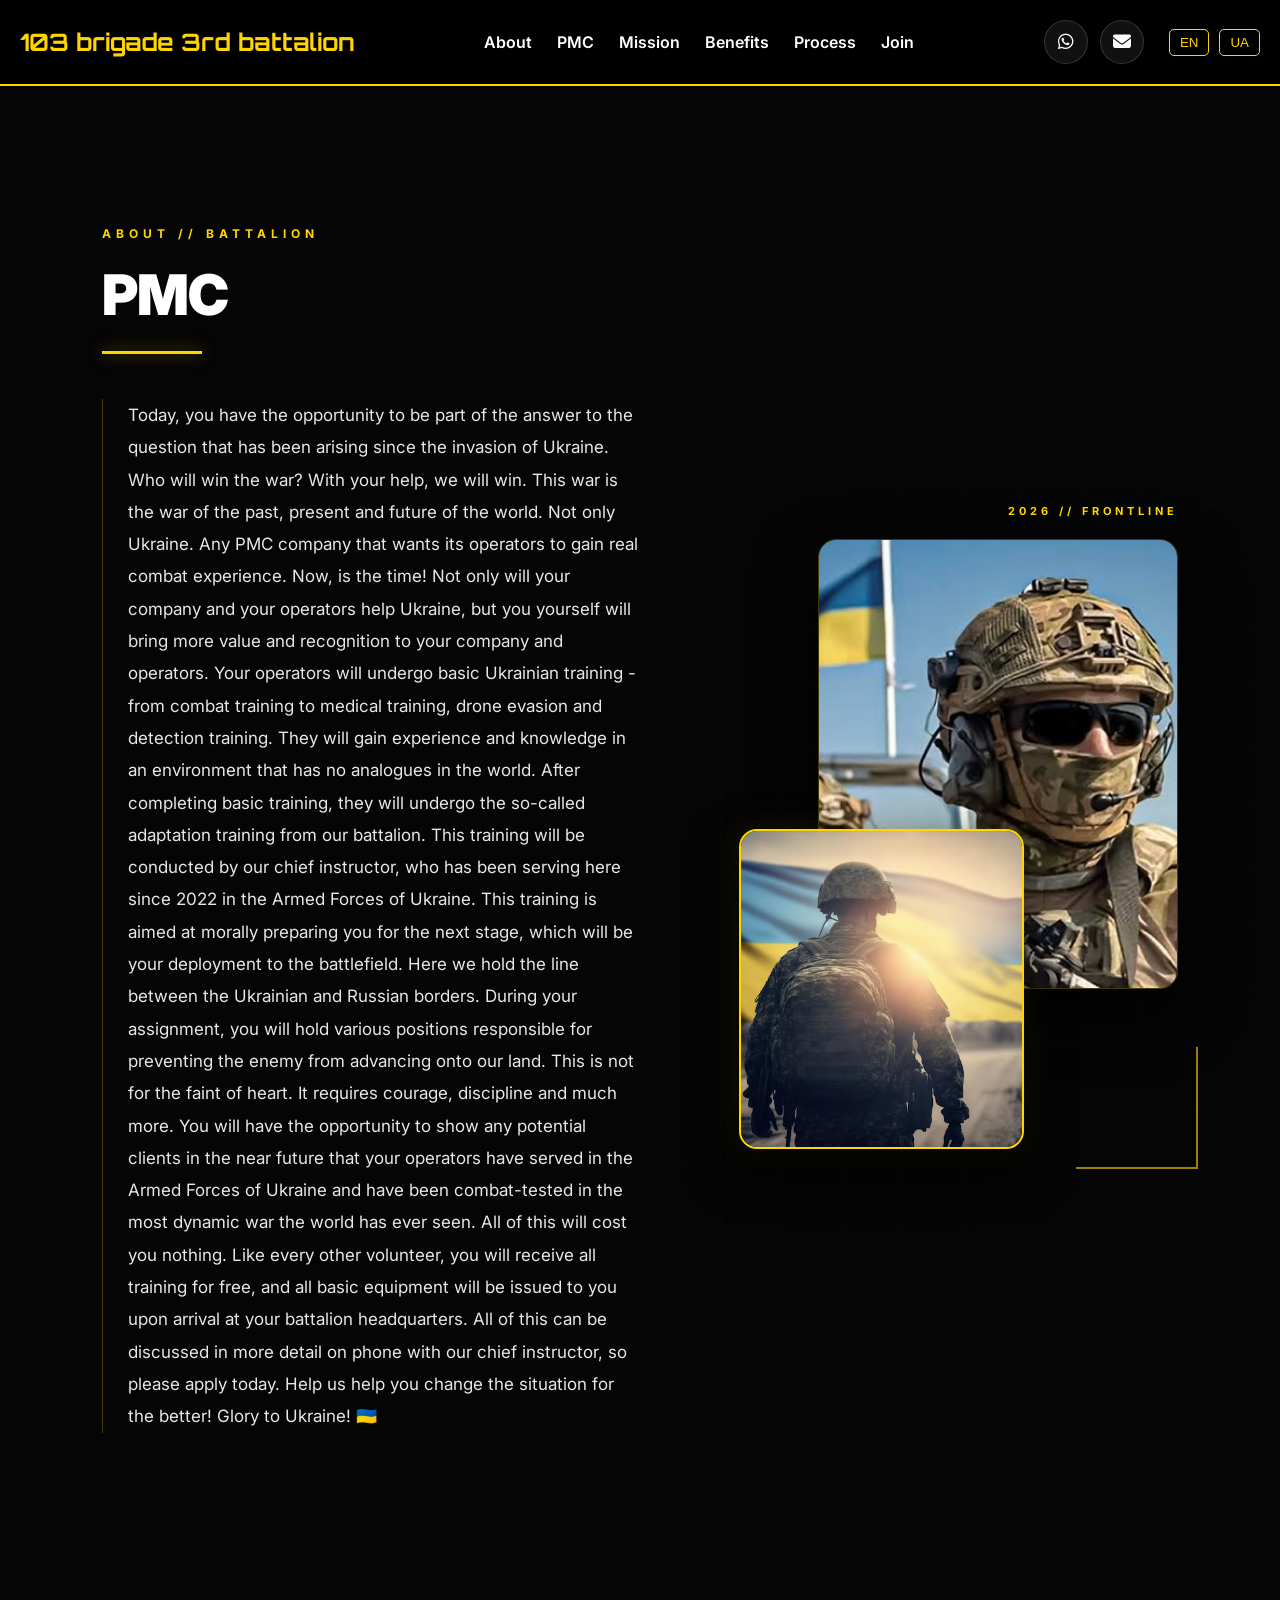
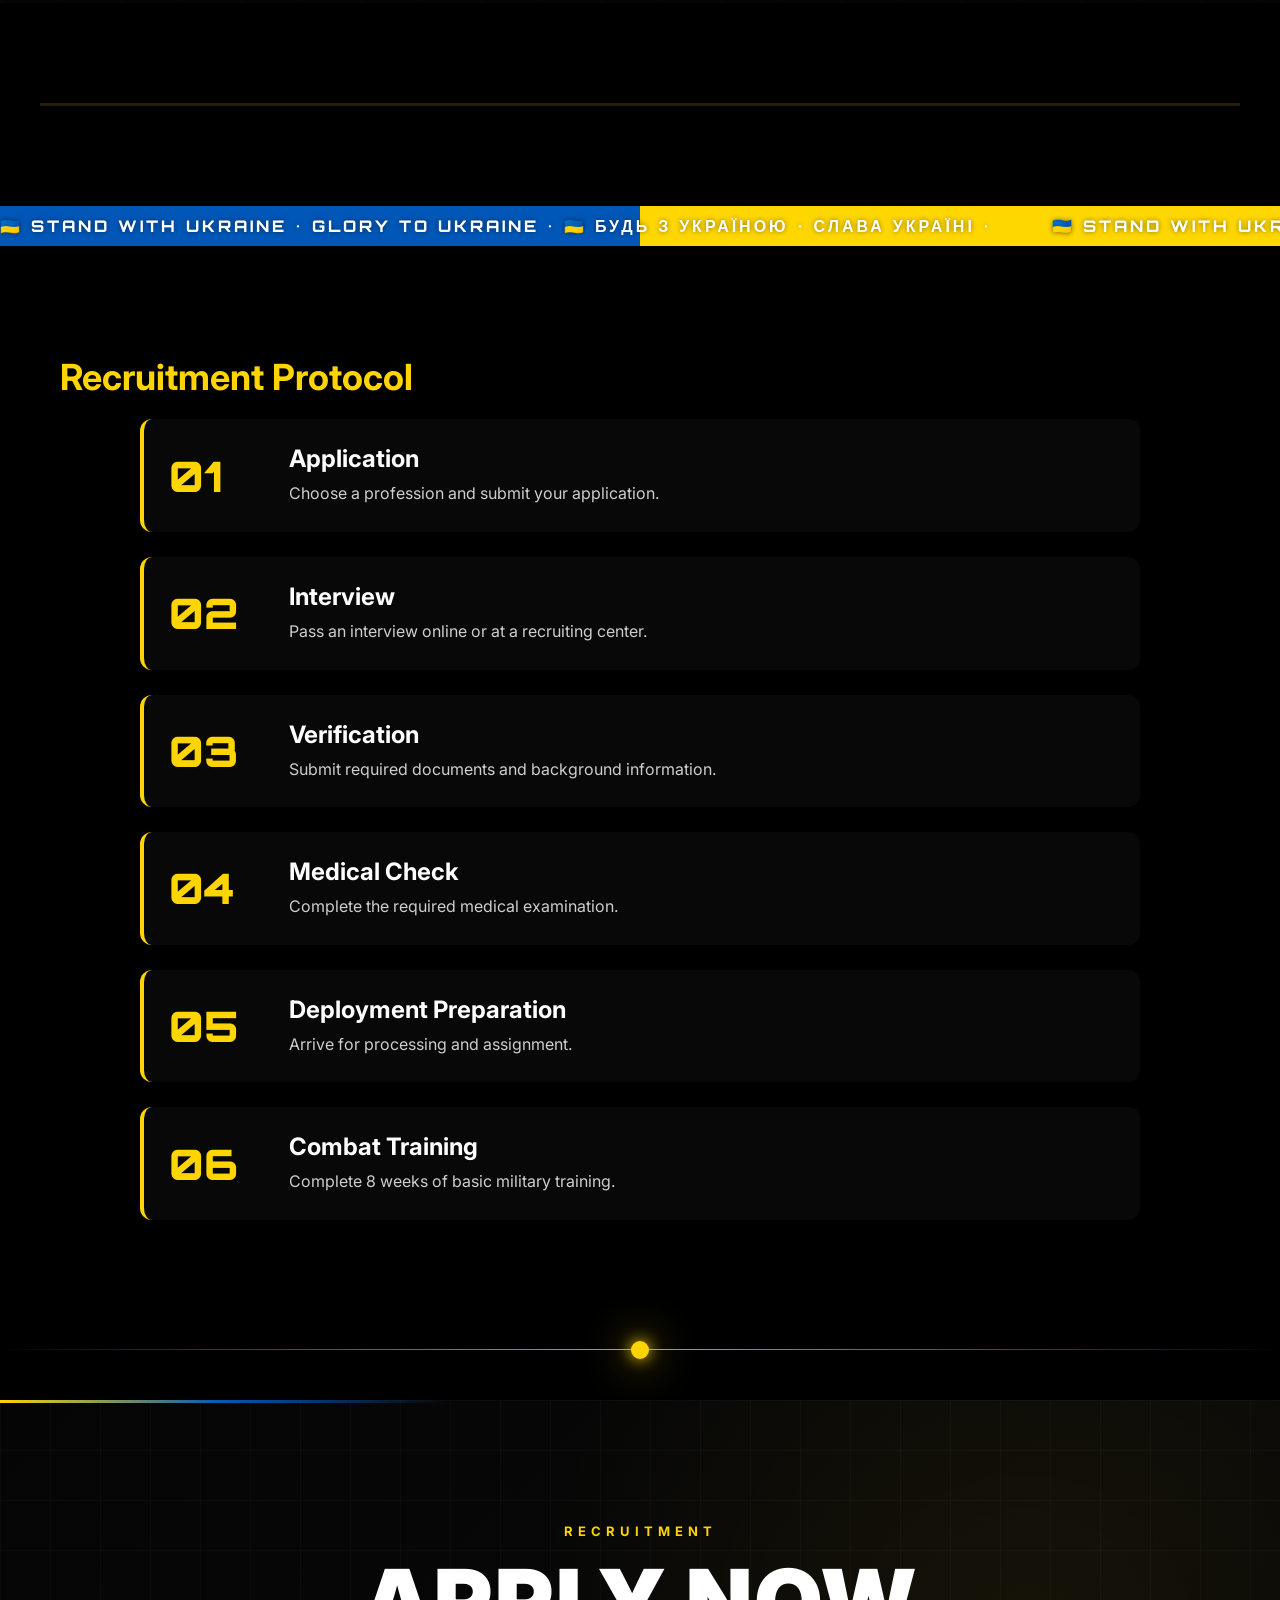
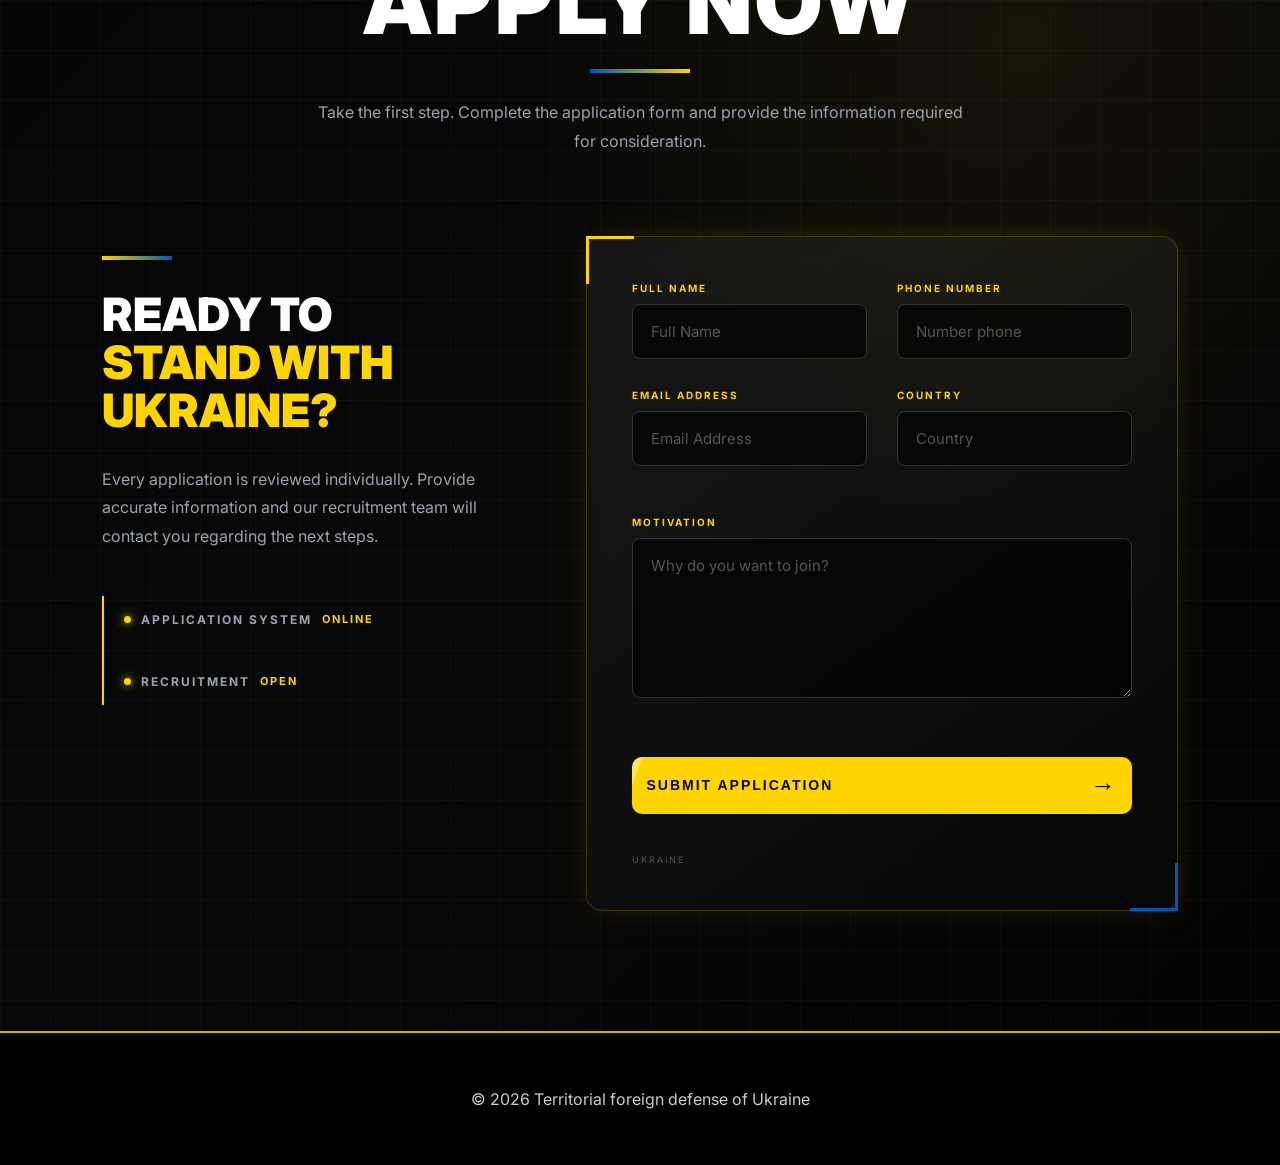
==== commit bc8c1975: "finish" ====
--- a/pmc.html
+++ b/pmc.html
@@ -116,8 +116,8 @@
             <h2 data-text="PMC">PMC</h2>
             
 
-            <p data-text="Today you have the opportunity to be part of the answer to the question that has been arising since the invasion of Ukraine. Who will win the war? With your help, we will win. This war is the war of the past, present and future of the world. Not only Ukraine. Any PMC company that wants its operators to gain real combat experience. Now is the time! Not only will your company and your operators help Ukraine, but you yourself will bring more value and recognition to your company and operators. Your operators will undergo basic Ukrainian training - from combat training to medical training, drone evasion and detection training. They will gain experience and knowledge in an environment that has no analogues in the world. After completing basic training, they will undergo the so-called adaptation training from our battalion. This training will be conducted by our chief instructor, who has been serving here since 2022 in the Armed Forces of Ukraine. This training is aimed at morally preparing you for the next stage, which will be your deployment to the battlefield.  Here we hold the line between the Ukrainian and Russian borders. During your assignment, you will hold various positions responsible for preventing the enemy from advancing onto our land. This is not for the faint of heart. It requires courage, discipline and much more. You will have the opportunity to show any potential clients in the near future that your operators have served in the Armed Forces of Ukraine and have been combat-tested in the most dynamic war the world has ever seen. All of this will cost you nothing. Like every other volunteer, you will receive all training for free, and all basic equipment will be issued to you upon arrival at your battalion headquarters. All of this can be discussed in more detail on phone with our chief instructor, so please apply today. Help us help you change the situation for the better! Glory to Ukraine! 🇺🇦">
-                Today you have the opportunity to be part of the answer to the question that has been arising since the invasion of Ukraine. Who will win the war? With your help, we will win. This war is the war of the past, present and future of the world. Not only Ukraine. Any PMC company that wants its operators to gain real combat experience. Now is the time! Not only will your company and your operators help Ukraine, but you yourself will bring more value and recognition to your company and operators. Your operators will undergo basic Ukrainian training - from combat training to medical training, drone evasion and detection training. They will gain experience and knowledge in an environment that has no analogues in the world. After completing basic training, they will undergo the so-called adaptation training from our battalion. This training will be conducted by our chief instructor, who has been serving here since 2022 in the Armed Forces of Ukraine. This training is aimed at morally preparing you for the next stage, which will be your deployment to the battlefield.  Here we hold the line between the Ukrainian and Russian borders. During your assignment, you will hold various positions responsible for preventing the enemy from advancing onto our land. This is not for the faint of heart. It requires courage, discipline and much more. You will have the opportunity to show any potential clients in the near future that your operators have served in the Armed Forces of Ukraine and have been combat-tested in the most dynamic war the world has ever seen. All of this will cost you nothing. Like every other volunteer, you will receive all training for free, and all basic equipment will be issued to you upon arrival at your battalion headquarters. All of this can be discussed in more detail on phone with our chief instructor, so please apply today. Help us help you change the situation for the better! Glory to Ukraine! 🇺🇦
+            <p data-text="Today, you have the opportunity to be part of the answer to the question that has been arising since the invasion of Ukraine. Who will win the war? With your help, we will win. This war is the war of the past, present and future of the world. Not only Ukraine. Any PMC company that wants its operators to gain real combat experience. Now, is the time! Not only will your company and your operators help Ukraine, but you yourself will bring more value and recognition to your company and operators. Your operators will undergo basic Ukrainian training - from combat training to medical training, drone evasion and detection training. They will gain experience and knowledge in an environment that has no analogues in the world. After completing basic training, they will undergo the so-called adaptation training from our battalion. This training will be conducted by our chief instructor, who has been serving here since 2022 in the Armed Forces of Ukraine. This training is aimed at morally preparing you for the next stage, which will be your deployment to the battlefield.  Here we hold the line between the Ukrainian and Russian borders. During your assignment, you will hold various positions responsible for preventing the enemy from advancing onto our land. This is not for the faint of heart. It requires courage, discipline and much more. You will have the opportunity to show any potential clients in the near future that your operators have served in the Armed Forces of Ukraine and have been combat-tested in the most dynamic war the world has ever seen. All of this will cost you nothing. Like every other volunteer, you will receive all training for free, and all basic equipment will be issued to you upon arrival at your battalion headquarters. All of this can be discussed in more detail on phone with our chief instructor, so please apply today. Help us help you change the situation for the better! Glory to Ukraine! 🇺🇦">
+                Today, you have the opportunity to be part of the answer to the question that has been arising since the invasion of Ukraine. Who will win the war? With your help, we will win. This war is the war of the past, present and future of the world. Not only Ukraine. Any PMC company that wants its operators to gain real combat experience. Now, is the time! Not only will your company and your operators help Ukraine, but you yourself will bring more value and recognition to your company and operators. Your operators will undergo basic Ukrainian training - from combat training to medical training, drone evasion and detection training. They will gain experience and knowledge in an environment that has no analogues in the world. After completing basic training, they will undergo the so-called adaptation training from our battalion. This training will be conducted by our chief instructor, who has been serving here since 2022 in the Armed Forces of Ukraine. This training is aimed at morally preparing you for the next stage, which will be your deployment to the battlefield.  Here we hold the line between the Ukrainian and Russian borders. During your assignment, you will hold various positions responsible for preventing the enemy from advancing onto our land. This is not for the faint of heart. It requires courage, discipline and much more. You will have the opportunity to show any potential clients in the near future that your operators have served in the Armed Forces of Ukraine and have been combat-tested in the most dynamic war the world has ever seen. All of this will cost you nothing. Like every other volunteer, you will receive all training for free, and all basic equipment will be issued to you upon arrival at your battalion headquarters. All of this can be discussed in more detail on phone with our chief instructor, so please apply today. Help us help you change the situation for the better! Glory to Ukraine! 🇺🇦
             </p>
 
            
@@ -518,9 +518,9 @@
         "Logistics Base":"База матеріально-технічного забезпечення",
         "":"",
         "Volunteers":"Міжнародна співпраця та повага",
-        "The Ukrainian staff and soldiers have been nothing but exceptional when it comes to excepting and welcoming us foreign fighters. In my experience here that is a true blessing from above. Also, our battalion commander is not only combat experienced here in his homeland of Ukraine, but also is combat experienced abroad. He is a strong and smart man, with strong beliefs, and strong values. The soldiers respect him, and they are proud to follow him onto the battlefields to engage the enemy. I am proud to be here myself and can only hope that I will one day see the end of this war, with Ukraine victorious.":"Українське командування та солдатсько-сержантський особовий склад батальйону  просто виняткові люди, які з великою гостинністю прийняли нас - іноземних бійців. Можу засвідчити з власного досвіду, що це справжнє благословення згори. Окрім того наш командир батальйону має бойовий досвід не лише в Україні а й за кордоном. Він сильна та розумна людина з твердими переконаннями та загальнолюдськими цінностями. Солдати поважають його і пишаються тим, що йдуть за ним на поля битв, щоб битися з ворогом. Я також пишаюся, що знаходжуся тут і сподіваюся, що одного дня побачу кінець цієї війни та перемогу України.",
-        "Hello my call sign is Mason I am an American Veteran; I arrived in Ukraine in may 2022. I have served in the  Foreign legion for most of my military career here in Ukraine. In the beginning I served as a combat soldier, then as a logistics commander. I served in several battalions one being an SOF unit, special operation forces responsible for reconnaissance and medical evacuation missions.  I have served as an Instructor for the Foreign Legion and trained hundreds of soldiers. Now I currently serve for a territorial defense battalion responsible for holding the frontline between us and the Russian boarder here in our region. Here in this battalion, I am currently the head instructor, also a platoon section commander of a rifle company.  This is a new unit consisting of foreign soldiers alongside of Ukrainian soldiers working together hand in hand, to hold positions on the frontlines.":"Бажаю здоров'я! Мій позивний Мейсон я американський ветеран, який прибув до України у травні 2022 року. Більшу частину військової служби в Україні я провів у Міжнародному іноземному легіоні. Службу почав солдатом, потім став командиром логістики. Встиг послужити у кількох батальйонах зокрема у батальйоні сил спеціальних операцій, де був відповідальним за розвідку та медичну евакуацію. Також був інструктором в іноземному легіоні де провів навчання для сотні бійців сил оборони України. Зараз продовжую службу в батальйоні територіальної оборони, який утримує лінію фронту у визначеному районі ведення бойових (спеціальних) операцій. У даному батальйоні займаю посаду головного інструктора та командира відділення стрілецького взводу стрілецької роти. Мій підрозділ складається з іноземних добровольців та українців, які спільно стоять на захисті суверенітету і територіальної цілісності України, утримуючи позиції на передньому краї.",
-        "Here we believe if we all work together to achieve the same goals we can push back, and destroy our common enemy. Myself and others like me who have served here in the Ukrainian armed forces since the beginning of the Russian invasion, know all to well how difficult this war has been. But we all keep going forward, we all never except defeat, and we all will continue to fight for honor and freedom for the Ukrainian people. When me and my fiancé who is a combat medical Instructor first arrived in this battalion, we were the first foreign fighters to sign a contract with them. And they treated us like family;":"Ми віримо, що працюючи спільно з міжнародним співтовариством зможемо відбити агресію та знищити ворога, який загрожує не тільки Україні а всьому цивілізованому світові.  Я, та всі ми, хто служив чи продовжує служити від початку російського вторгнення, добре знаємо наскільки важкою є ця віна. Однак всі ми продовжуємо рухатися вперед бо не чекаємо поразки а продовжуємо боротися за честь і свободу українського народу. Коли ми з моєю нареченою - інструкторкою з бойової медицини вперше прибули до цього батальйону, ми стали першими іноземними бійцями, які підписали контракти, батальйон поставився до нас мов до рідних.",
+        "The Ukrainian staff and soldiers have been nothing but exceptional when it comes to excepting and welcoming us, foreign fighters. In my experience here that is a true blessing from above. Also, our battalion commander is not only combat experienced here in his homeland of Ukraine, but also is combat experienced abroad. He is a strong and smart man, with strong beliefs, and strong values. The soldiers respect him, and they are proud to follow him onto the battlefields to engage the enemy. I am proud to be here myself and can only hope that one day I will see the end of this war with the Ukraine's victory.":"Українське командування та солдатсько-сержантський особовий склад батальйону  просто виняткові люди, які з великою гостинністю прийняли нас - іноземних бійців. Можу засвідчити з власного досвіду, що це справжнє благословення згори. Окрім того наш командир батальйону має бойовий досвід не лише в Україні а й за кордоном. Він сильна та розумна людина з твердими переконаннями та загальнолюдськими цінностями. Солдати поважають його і пишаються тим, що йдуть за ним на поля битв, щоб битися з ворогом. Я також пишаюся, що знаходжуся тут і сподіваюся, що одного дня побачу кінець цієї війни та перемогу України.",
+        "Hello my call sign is Mason I am an American Veteran: I arrived in Ukraine in may 2022. I have served in the  Foreign legion for most of my military career here in Ukraine. In the beginning, I served as a combat soldier, then as a logistics commander. I served in several battalions and one of them was SOF unit special operation forces responsible for reconnaissance and medical evacuation missions.  I have served as an Instructor for the Foreign Legion and trained hundreds of soldiers. Now I currently serve for a territorial defense battalion responsible for holding the frontline between us and the Russian boarder here in our region. Here in this battalion, I am currently the head instructor, also a platoon section commander of a rifle company.  This is a new unit consisting of foreign soldiers alongside of Ukrainian soldiers working together hand in hand, to hold positions on the frontlines.":"Бажаю здоров'я! Мій позивний Мейсон я американський ветеран, який прибув до України у травні 2022 року. Більшу частину військової служби в Україні я провів у Міжнародному іноземному легіоні. Службу почав солдатом, потім став командиром логістики. Встиг послужити у кількох батальйонах зокрема у батальйоні сил спеціальних операцій, де був відповідальним за розвідку та медичну евакуацію. Також був інструктором в іноземному легіоні де провів навчання для сотні бійців сил оборони України. Зараз продовжую службу в батальйоні територіальної оборони, який утримує лінію фронту у визначеному районі ведення бойових (спеціальних) операцій. У даному батальйоні займаю посаду головного інструктора та командира відділення стрілецького взводу стрілецької роти. Мій підрозділ складається з іноземних добровольців та українців, які спільно стоять на захисті суверенітету і територіальної цілісності України, утримуючи позиції на передньому краї.",
+        "Here we believe: if we all work together to achieve the same goals we can push back, and destroy our common enemy. Me and other people,  who have served here in the Ukrainian armed forces since the beginning of the Russian invasion, know very well how difficult this war has been. But, we all keep going forward, we all never except defeat and we all will continue to fight for honor and freedom for the Ukrainian people. When me and my fiancé, who is a combat medical instructor, first arrived in this battalion, we were the first foreign fighters to sign a contract with them. And they treated us like family;":"Ми віримо, що працюючи спільно з міжнародним співтовариством зможемо відбити агресію та знищити ворога, який загрожує не тільки Україні а всьому цивілізованому світові.  Я, та всі ми, хто служив чи продовжує служити від початку російського вторгнення, добре знаємо наскільки важкою є ця віна. Однак всі ми продовжуємо рухатися вперед бо не чекаємо поразки а продовжуємо боротися за честь і свободу українського народу. Коли ми з моєю нареченою - інструкторкою з бойової медицини вперше прибули до цього батальйону, ми стали першими іноземними бійцями, які підписали контракти, батальйон поставився до нас мов до рідних.",
         "Infantry Volunteer":"Піхотний доброволець",
         "Participate in frontline defense operations, patrol missions, and tactical support alongside  and Ukrainian units.":"Беріть участь у передових оборонних операціях, патрульних місіях та тактичній підтримці разом з міжнародними та українськими підрозділами.",
         "Combat Medic":"Бойовий медик",
@@ -560,7 +560,7 @@
         "Submit required documents and background information.":"Надайте необхідні документи та довідкову інформацію.",
         "Choose a profession and submit your application.":"Оберіть професію та подайте заявку.",
         "About the battalion":"Про батальйон",
-        "Today you have the opportunity to gain knowledge and hands on, actual combat experience, in the most dynamic war the world has ever seen. This war is not only a war of men and women, but it is also a war of technology and new tactical diverse machinery never used before. Here in Ukraine this is a war of past, present and the future. As it continues to evolve technological warfare advances, along with the basic tactical methods of reconnaissance, trench warfare, drone warfare, everything you may have already learned or used in past military experience has changed. Some basic military skills still are used, but here some skills will prove to be obsolete. If you are looking to be part of something that will change the world, then consider filling out a form for Joining our Battalion. Possible candidates with past military experience are greatly needed. But also, civilians with skillsets like doctors, nurses, paramedics, mechanics, police officers, private security, drivers, fire fighters, engineers, are also welcome to apply. Everyone must understand, primarily you will be trained as and serve as an infantry soldier. You will be an infantry soldier first and foremost, and if the command staff sees fit to assign you as anything else in your field of expertise, then they will make that determination.But again, you will be an infantry soldier and expected to go to combat. (For companies and individuals in the private military contractor’s field. You have the opportunity to be trained by the armed forces of Ukraine, and go to one of our basic training facilities to be trained as an infantry soldier. Once you have completed the training you will report to our Area of operation to receive adaption training for 2 weeks. After that has been completed, you will be assigned to a platoon in a rifle company. Then you will be deployed on your first rotation to a position on the frontline.There you will start to gain combat experience that will boost your resume as a private operator. Or if you’re an owner of a P.M.C. company then it will bring value to your ability to advertise that your soldiers have been trained here and fought here and are now combat veterans of this war. And all of this is at no expense to you or your company, except for you travel expenses, moving around expenses and any additional food, supplies, or additional equipment you may want. All basic equipment will be provided to you. Check the FAQ page for more details on this topic please. Also, the time you will spend training you will be paid a base salary and will already be under a 6-month contract with our battalion.":"Сьогодні у вас є можливість отримати знання та практичний бойовий досвід у найдинамічнішій війні, яку коли-небудь бачив світ. Ця війна — не лише війна чоловіків і жінок, але й війна технологій та нової тактичної різноманітної техніки, яка ніколи раніше не використовувалася. Тут, в Україні, це війна минулого, сьогодення та майбутнього. Зі зростанням технологічного прогресу війни, а також основних тактичних методів розвідки, окопної війни, війни з використанням безпілотників, все, що ви, можливо, вже вивчили або використовували в минулому військовому досвіді, змінилося. Деякі базові військові навички все ще використовуються, але деякі з них виявляться застарілими. Якщо ви хочете стати частиною чогось, що змінить світ, подумайте про заповнення форми для вступу до нашого батальйону. Потенційні кандидати з минулим військовим досвідом дуже потрібні. Але також запрошуємо до подання заявок цивільних осіб з такими навичками, як лікарі, медсестри, парамедики, механіки, поліцейські, приватні охоронці, водії, пожежники, інженери. Усі повинні розуміти, що в першу чергу ви будете навчатися та служити як піхотний солдат. Ви будете, перш за все, піхотним солдатом, і якщо командний склад вважатиме за потрібне призначити вас на будь-яку іншу посаду у вашій галузі знань, тоді вони приймуть таке рішення. Але знову ж таки, ви будете піхотним солдатом і від вас очікують участі в бойових діях. (Для компаній та фізичних осіб, що працюють у сфері приватних військових підрядників. Ви маєте можливість пройти навчання у збройних силах України та відвідати один із наших базових навчальних центрів для навчання на піхотинця. Після завершення навчання ви з'явитеся в наш район операцій для проходження адаптаційної підготовки протягом 2 тижнів. Після цього вас призначать до взводу стрілецької роти. Потім вас розгорнуть на першу ротацію на передову.) Там ви почнете отримувати бойовий досвід, який покращить ваше резюме як приватного оператора. Або, якщо ви є власником приватної військової компанії, це підвищить цінність вашої здатності рекламувати, що ваші солдати пройшли тут навчання, воювали тут і тепер є ветеранами бойових дій цієї війни. І все це безкоштовно для вас чи вашої компанії, за винятком транспортних витрат, витрат на переїзд та будь-якого додаткового харчування, припасів чи спорядження, яке вам може знадобитися. Вам буде надано все основне спорядження. Будь ласка, перегляньте сторінку поширених запитань для отримання додаткової інформації з цієї теми. Також, за час, який ви проведете на навчанні, вам буде виплачено базову зарплату, і ви вже... бути за 6-місячним контрактом з нашим батальйоном.",
+        "Today, you have the opportunity to gain knowledge and hands on, actual combat experience, in the most dynamic war the world has ever seen. This war is not only a war of men and women, but it is also a war of technology and new tactical diverse machinery never used before. Here in Ukraine, this is a war of past, present and the future. As it continues to evolve technological warfare advances, along with the basic tactical methods of reconnaissance, trench warfare, drone warfare, everything you may have already learned or used in past military experience has changed. Some basic military skills still are used, but here some skills will prove to be obsolete. If you are looking to be part of something that will change the world, then consider filling out a form for Joining our Battalion. Possible candidates with past military experience are greatly needed. But also, civilians with skillsets like doctors, nurses, paramedics, mechanics, police officers, private security, drivers, fire fighters, engineers, are also welcome to apply. Everyone must understand, primarily you will be trained as and serve as an infantry soldier. You will be an infantry soldier first and foremost, and if the command staff sees fit to assign you as anything else in your field of expertise, then they will make that determination.But again, you will be an infantry soldier and expected to go to combat. (For companies and individuals in the private military contractor’s field. You have the opportunity to be trained by the armed forces of Ukraine, and go to one of our basic training facilities to be trained as an infantry soldier. Once you have completed the training you will report to our Area of operation to receive adaption training for 2 weeks. After that has been completed, you will be assigned to a platoon in a rifle company. Then you will be deployed on your first rotation to a position on the frontline.There you will start to gain combat experience that will boost your resume as a private operator. Or if you’re an owner of a P.M.C. company then it will bring value to your ability to advertise that your soldiers have been trained here and fought here and are now combat veterans of this war. And all of this is at no expense to you or your company, except for you travel expenses, moving around expenses and any additional food, supplies, or additional equipment you may want. All basic equipment will be provided to you. Check the FAQ page for more details on this topic please. Also, the time you will spend training you will be paid a base salary and will already be under a 6-month contract with our battalion.":"Сьогодні у вас є можливість отримати знання та практичний бойовий досвід у найдинамічнішій війні, яку коли-небудь бачив світ. Ця війна — не лише війна чоловіків і жінок, але й війна технологій та нової тактичної різноманітної техніки, яка ніколи раніше не використовувалася. Тут, в Україні, це війна минулого, сьогодення та майбутнього. Зі зростанням технологічного прогресу війни, а також основних тактичних методів розвідки, окопної війни, війни з використанням безпілотників, все, що ви, можливо, вже вивчили або використовували в минулому військовому досвіді, змінилося. Деякі базові військові навички все ще використовуються, але деякі з них виявляться застарілими. Якщо ви хочете стати частиною чогось, що змінить світ, подумайте про заповнення форми для вступу до нашого батальйону. Потенційні кандидати з минулим військовим досвідом дуже потрібні. Але також запрошуємо до подання заявок цивільних осіб з такими навичками, як лікарі, медсестри, парамедики, механіки, поліцейські, приватні охоронці, водії, пожежники, інженери. Усі повинні розуміти, що в першу чергу ви будете навчатися та служити як піхотний солдат. Ви будете, перш за все, піхотним солдатом, і якщо командний склад вважатиме за потрібне призначити вас на будь-яку іншу посаду у вашій галузі знань, тоді вони приймуть таке рішення. Але знову ж таки, ви будете піхотним солдатом і від вас очікують участі в бойових діях. (Для компаній та фізичних осіб, що працюють у сфері приватних військових підрядників. Ви маєте можливість пройти навчання у збройних силах України та відвідати один із наших базових навчальних центрів для навчання на піхотинця. Після завершення навчання ви з'явитеся в наш район операцій для проходження адаптаційної підготовки протягом 2 тижнів. Після цього вас призначать до взводу стрілецької роти. Потім вас розгорнуть на першу ротацію на передову.) Там ви почнете отримувати бойовий досвід, який покращить ваше резюме як приватного оператора. Або, якщо ви є власником приватної військової компанії, це підвищить цінність вашої здатності рекламувати, що ваші солдати пройшли тут навчання, воювали тут і тепер є ветеранами бойових дій цієї війни. І все це безкоштовно для вас чи вашої компанії, за винятком транспортних витрат, витрат на переїзд та будь-якого додаткового харчування, припасів чи спорядження, яке вам може знадобитися. Вам буде надано все основне спорядження. Будь ласка, перегляньте сторінку поширених запитань для отримання додаткової інформації з цієї теми. Також, за час, який ви проведете на навчанні, вам буде виплачено базову зарплату, і ви вже... бути за 6-місячним контрактом з нашим батальйоном.",
         "Private Military Contractor Companies":"Приватні військові підрядні компанії",
         "Why Join":"Навіщо приєднуватися",
         "About": "Про батальйон","Mission":"Наша Місія","Benefits":"Чому Приєднатись","Process":"Процес","Join":"Приєднатись",
@@ -600,7 +600,7 @@
         "APPLICATION SYSTEM":"СИСТЕМА ПОДАЧІ ЗАЯВОК",
         "EVERY ACTION MATTERS":"КОЖНА ДІЯ ВАЖЛИВА",
         "STAND WITH UKRAINE":"СТІЙТЕ РАЗОМ З УКРАЇНОЮ",
-        "Today you have the opportunity to be part of the answer to the question that has been arising since the invasion of Ukraine. Who will win the war? With your help, we will win. This war is the war of the past, present and future of the world. Not only Ukraine. Any PMC company that wants its operators to gain real combat experience. Now is the time! Not only will your company and your operators help Ukraine, but you yourself will bring more value and recognition to your company and operators. Your operators will undergo basic Ukrainian training - from combat training to medical training, drone evasion and detection training. They will gain experience and knowledge in an environment that has no analogues in the world. After completing basic training, they will undergo the so-called adaptation training from our battalion. This training will be conducted by our chief instructor, who has been serving here since 2022 in the Armed Forces of Ukraine. This training is aimed at morally preparing you for the next stage, which will be your deployment to the battlefield.  Here we hold the line between the Ukrainian and Russian borders. During your assignment, you will hold various positions responsible for preventing the enemy from advancing onto our land. This is not for the faint of heart. It requires courage, discipline and much more. You will have the opportunity to show any potential clients in the near future that your operators have served in the Armed Forces of Ukraine and have been combat-tested in the most dynamic war the world has ever seen. All of this will cost you nothing. Like every other volunteer, you will receive all training for free, and all basic equipment will be issued to you upon arrival at your battalion headquarters. All of this can be discussed in more detail on phone with our chief instructor, so please apply today. Help us help you change the situation for the better! Glory to Ukraine! 🇺🇦":"Сьогодні у вас є можливість стати справжім захисником України. З вашою допомогою ми переможемо. Ця війна – війна минулого, сьогодення та майбутнього світу. Не лише України. Будь-якої компанії ПВК, яка хоче, щоб її оператори отримали реальний бойовий досвід. Зараз саме час! Ваша компанія та ваші оператори не тільки допоможуть Україні, але й ви самі принесете більше цінності та визнання вашій компанії та операторам. Ваші оператори пройдуть базову українську підготовку – від бойової підготовки до медичної підготовки, навчання з ухилення від дронів та їх виявлення. Вони отримають досвід та знання в середовищі, яке не має аналогів у світі. Після завершення базової підготовки вони пройдуть так звану адаптаційну підготовку з нашого батальйону. Цю підготовку проводитиме наш головний інструктор, який служить тут з 2022 року у Збройних Силах України. Ця підготовка спрямована на моральну підготовку вас до наступного етапу, яким буде ваше розгортання на полі бою. Тут ми утримуємо лінію між українським та російським кордонами. Під час вашого завдання ви обійматимете різні посади, відповідальні за запобігання просуванню ворога на нашу землю. Це не для людей зі слабкими нервами. Це вимагає мужності, дисципліни та багато іншого. У вас буде можливість найближчим часом показати будь-яким потенційним клієнтам, що ваші оператори служили у Збройних Силах України та пройшли бойові випробування у найдинамічнішій війні, яку коли-небудь бачив світ. Все це вам нічого не коштуватиме. Як і кожен інший волонтер, ви отримаєте все навчання безкоштовно, а все основне спорядження буде видано вам після прибуття до штабу вашого батальйону. Все це можна детальніше обговорити по телефону з нашим головним інструктором, тож, будь ласка, подайте заявку сьогодні. Допоможіть нам допомогти вам змінити ситуацію на краще! Слава Україні! 🇺🇦",
+        "Today, you have the opportunity to be part of the answer to the question that has been arising since the invasion of Ukraine. Who will win the war? With your help, we will win. This war is the war of the past, present and future of the world. Not only Ukraine. Any PMC company that wants its operators to gain real combat experience. Now, is the time! Not only will your company and your operators help Ukraine, but you yourself will bring more value and recognition to your company and operators. Your operators will undergo basic Ukrainian training - from combat training to medical training, drone evasion and detection training. They will gain experience and knowledge in an environment that has no analogues in the world. After completing basic training, they will undergo the so-called adaptation training from our battalion. This training will be conducted by our chief instructor, who has been serving here since 2022 in the Armed Forces of Ukraine. This training is aimed at morally preparing you for the next stage, which will be your deployment to the battlefield.  Here we hold the line between the Ukrainian and Russian borders. During your assignment, you will hold various positions responsible for preventing the enemy from advancing onto our land. This is not for the faint of heart. It requires courage, discipline and much more. You will have the opportunity to show any potential clients in the near future that your operators have served in the Armed Forces of Ukraine and have been combat-tested in the most dynamic war the world has ever seen. All of this will cost you nothing. Like every other volunteer, you will receive all training for free, and all basic equipment will be issued to you upon arrival at your battalion headquarters. All of this can be discussed in more detail on phone with our chief instructor, so please apply today. Help us help you change the situation for the better! Glory to Ukraine! 🇺🇦":"Сьогодні у вас є можливість стати справжім захисником України. З вашою допомогою ми переможемо. Ця війна – війна минулого, сьогодення та майбутнього світу. Не лише України. Будь-якої компанії ПВК, яка хоче, щоб її оператори отримали реальний бойовий досвід. Зараз саме час! Ваша компанія та ваші оператори не тільки допоможуть Україні, але й ви самі принесете більше цінності та визнання вашій компанії та операторам. Ваші оператори пройдуть базову українську підготовку – від бойової підготовки до медичної підготовки, навчання з ухилення від дронів та їх виявлення. Вони отримають досвід та знання в середовищі, яке не має аналогів у світі. Після завершення базової підготовки вони пройдуть так звану адаптаційну підготовку з нашого батальйону. Цю підготовку проводитиме наш головний інструктор, який служить тут з 2022 року у Збройних Силах України. Ця підготовка спрямована на моральну підготовку вас до наступного етапу, яким буде ваше розгортання на полі бою. Тут ми утримуємо лінію між українським та російським кордонами. Під час вашого завдання ви обійматимете різні посади, відповідальні за запобігання просуванню ворога на нашу землю. Це не для людей зі слабкими нервами. Це вимагає мужності, дисципліни та багато іншого. У вас буде можливість найближчим часом показати будь-яким потенційним клієнтам, що ваші оператори служили у Збройних Силах України та пройшли бойові випробування у найдинамічнішій війні, яку коли-небудь бачив світ. Все це вам нічого не коштуватиме. Як і кожен інший волонтер, ви отримаєте все навчання безкоштовно, а все основне спорядження буде видано вам після прибуття до штабу вашого батальйону. Все це можна детальніше обговорити по телефону з нашим головним інструктором, тож, будь ласка, подайте заявку сьогодні. Допоможіть нам допомогти вам змінити ситуацію на краще! Слава Україні! 🇺🇦",
         "Composed primarily of motivated volunteers, it quickly evolved into a combat-ready unit within the 103rd Separate Territorial Defense Brigade. As early as April 12, 2022, the battalion deployed to the combat zone in eastern Ukraine, where it carries out missions to safeguard national security and mounts a strong defense against the enemy. Through its actions, the 202nd Territorial Defense Battalion demonstrates daily that the strength of the Ukrainian military lies in faith, unity, and an unbreakable spirit.":"Складався переважно з мотивованих волонтерів, він швидко перетворився на боєздатний підрозділ у складі 103-ї окремої бригади територіальної оборони. Вже 12 квітня 2022 року батальйон відправився в зону бойових дій на Сході України, де виконує завдання із забезпечення національної безпеки та оборони від ворога. Своїми діями 202 батальйон територіальної оборони щодня демонструє, що сила українських військових – у вірі, єдності та незламності духу.",
         "APRIL 2022":"КВІТЕНЬ 2022",
         "SEPTEMBER 2022":"ВЕРЕСЕНЬ 2022",
@@ -628,9 +628,9 @@
         "Logistics Base":"База матеріально-технічного забезпечення",
         "":"",
         " Cooperation & Respect":"Міжнародна співпраця та повага",
-        "The Ukrainian staff and soldiers have been nothing but exceptional when it comes to excepting and welcoming us foreign fighters. In my experience here that is a true blessing from above. Also, our battalion commander is not only combat experienced here in his homeland of Ukraine, but also is combat experienced abroad. He is a strong and smart man, with strong beliefs, and strong values. The soldiers respect him, and they are proud to follow him onto the battlefields to engage the enemy. I am proud to be here myself and can only hope that I will one day see the end of this war, with Ukraine victorious.":"Українське командування та солдатсько-сержантський особовий склад батальйону  просто виняткові люди, які з великою гостинністю прийняли нас - іноземних бійців. Можу засвідчити з власного досвіду, що це справжнє благословення згори. Окрім того наш командир батальйону має бойовий досвід не лише в Україні а й за кордоном. Він сильна та розумна людина з твердими переконаннями та загальнолюдськими цінностями. Солдати поважають його і пишаються тим, що йдуть за ним на поля битв, щоб битися з ворогом. Я також пишаюся, що знаходжуся тут і сподіваюся, що одного дня побачу кінець цієї війни та перемогу України.",
-        "Hello my call sign is Mason I am an American Veteran; I arrived in Ukraine in may 2022. I have served in the  Foreign legion for most of my military career here in Ukraine. In the beginning I served as a combat soldier, then as a logistics commander. I served in several battalions one being an SOF unit, special operation forces responsible for reconnaissance and medical evacuation missions.  I have served as an Instructor for the Foreign Legion and trained hundreds of soldiers. Now I currently serve for a territorial defense battalion responsible for holding the frontline between us and the Russian boarder here in our region. Here in this battalion, I am currently the head instructor, also a platoon section commander of a rifle company.  This is a new unit consisting of foreign soldiers alongside of Ukrainian soldiers working together hand in hand, to hold positions on the frontlines.":"Бажаю здоров'я! Мій позивний Мейсон я американський ветеран, який прибув до України у травні 2022 року. Більшу частину військової служби в Україні я провів у Міжнародному іноземному легіоні. Службу почав солдатом, потім став командиром логістики. Встиг послужити у кількох батальйонах зокрема у батальйоні сил спеціальних операцій, де був відповідальним за розвідку та медичну евакуацію. Також був інструктором в іноземному легіоні де провів навчання для сотні бійців сил оборони України. Зараз продовжую службу в батальйоні територіальної оборони, який утримує лінію фронту у визначеному районі ведення бойових (спеціальних) операцій. У даному батальйоні займаю посаду головного інструктора та командира відділення стрілецького взводу стрілецької роти. Мій підрозділ складається з іноземних добровольців та українців, які спільно стоять на захисті суверенітету і територіальної цілісності України, утримуючи позиції на передньому краї.",
-        "Here we believe if we all work together to achieve the same goals we can push back, and destroy our common enemy. Myself and others like me who have served here in the Ukrainian armed forces since the beginning of the Russian invasion, know all to well how difficult this war has been. But we all keep going forward, we all never except defeat, and we all will continue to fight for honor and freedom for the Ukrainian people. When me and my fiancé who is a combat medical Instructor first arrived in this battalion, we were the first foreign fighters to sign a contract with them. And they treated us like family;":"Ми віримо, що працюючи спільно з міжнародним співтовариством зможемо відбити агресію та знищити ворога, який загрожує не тільки Україні а всьому цивілізованому світові.  Я, та всі ми, хто служив чи продовжує служити від початку російського вторгнення, добре знаємо наскільки важкою є ця віна. Однак всі ми продовжуємо рухатися вперед бо не чекаємо поразки а продовжуємо боротися за честь і свободу українського народу. Коли ми з моєю нареченою - інструкторкою з бойової медицини вперше прибули до цього батальйону, ми стали першими іноземними бійцями, які підписали контракти, батальйон поставився до нас мов до рідних.",
+        "The Ukrainian staff and soldiers have been nothing but exceptional when it comes to excepting and welcoming us, foreign fighters. In my experience here that is a true blessing from above. Also, our battalion commander is not only combat experienced here in his homeland of Ukraine, but also is combat experienced abroad. He is a strong and smart man, with strong beliefs, and strong values. The soldiers respect him, and they are proud to follow him onto the battlefields to engage the enemy. I am proud to be here myself and can only hope that one day I will see the end of this war with the Ukraine's victory.":"Українське командування та солдатсько-сержантський особовий склад батальйону  просто виняткові люди, які з великою гостинністю прийняли нас - іноземних бійців. Можу засвідчити з власного досвіду, що це справжнє благословення згори. Окрім того наш командир батальйону має бойовий досвід не лише в Україні а й за кордоном. Він сильна та розумна людина з твердими переконаннями та загальнолюдськими цінностями. Солдати поважають його і пишаються тим, що йдуть за ним на поля битв, щоб битися з ворогом. Я також пишаюся, що знаходжуся тут і сподіваюся, що одного дня побачу кінець цієї війни та перемогу України.",
+        "Hello my call sign is Mason I am an American Veteran: I arrived in Ukraine in may 2022. I have served in the  Foreign legion for most of my military career here in Ukraine. In the beginning, I served as a combat soldier, then as a logistics commander. I served in several battalions and one of them was SOF unit special operation forces responsible for reconnaissance and medical evacuation missions.  I have served as an Instructor for the Foreign Legion and trained hundreds of soldiers. Now I currently serve for a territorial defense battalion responsible for holding the frontline between us and the Russian boarder here in our region. Here in this battalion, I am currently the head instructor, also a platoon section commander of a rifle company.  This is a new unit consisting of foreign soldiers alongside of Ukrainian soldiers working together hand in hand, to hold positions on the frontlines.":"Бажаю здоров'я! Мій позивний Мейсон я американський ветеран, який прибув до України у травні 2022 року. Більшу частину військової служби в Україні я провів у Міжнародному іноземному легіоні. Службу почав солдатом, потім став командиром логістики. Встиг послужити у кількох батальйонах зокрема у батальйоні сил спеціальних операцій, де був відповідальним за розвідку та медичну евакуацію. Також був інструктором в іноземному легіоні де провів навчання для сотні бійців сил оборони України. Зараз продовжую службу в батальйоні територіальної оборони, який утримує лінію фронту у визначеному районі ведення бойових (спеціальних) операцій. У даному батальйоні займаю посаду головного інструктора та командира відділення стрілецького взводу стрілецької роти. Мій підрозділ складається з іноземних добровольців та українців, які спільно стоять на захисті суверенітету і територіальної цілісності України, утримуючи позиції на передньому краї.",
+        "Here we believe: if we all work together to achieve the same goals we can push back, and destroy our common enemy. Me and other people,  who have served here in the Ukrainian armed forces since the beginning of the Russian invasion, know very well how difficult this war has been. But, we all keep going forward, we all never except defeat and we all will continue to fight for honor and freedom for the Ukrainian people. When me and my fiancém, who is a combat medical instructor, first arrived in this battalion, we were the first foreign fighters to sign a contract with them. And they treated us like family;":"Ми віримо, що працюючи спільно з міжнародним співтовариством зможемо відбити агресію та знищити ворога, який загрожує не тільки Україні а всьому цивілізованому світові.  Я, та всі ми, хто служив чи продовжує служити від початку російського вторгнення, добре знаємо наскільки важкою є ця віна. Однак всі ми продовжуємо рухатися вперед бо не чекаємо поразки а продовжуємо боротися за честь і свободу українського народу. Коли ми з моєю нареченою - інструкторкою з бойової медицини вперше прибули до цього батальйону, ми стали першими іноземними бійцями, які підписали контракти, батальйон поставився до нас мов до рідних.",
         "Infantry Volunteer":"Піхотний доброволець",
         "Participate in frontline defense operations, patrol missions, and tactical support alongside  and Ukrainian units.":"Беріть участь у передових оборонних операціях, патрульних місіях та тактичній підтримці разом з міжнародними та українськими підрозділами.",
         "Combat Medic":"Бойовий медик",
@@ -671,7 +671,7 @@
         "Submit required documents and background information.":"Надайте необхідні документи та довідкову інформацію.",
         "Choose a profession and submit your application.":"Оберіть професію та подайте заявку.",
         "About the battalion":"Про батальйон",
-        "Today you have the opportunity to gain knowledge and hands on, actual combat experience, in the most dynamic war the world has ever seen. This war is not only a war of men and women, but it is also a war of technology and new tactical diverse machinery never used before. Here in Ukraine this is a war of past, present and the future. As it continues to evolve technological warfare advances, along with the basic tactical methods of reconnaissance, trench warfare, drone warfare, everything you may have already learned or used in past military experience has changed. Some basic military skills still are used, but here some skills will prove to be obsolete. If you are looking to be part of something that will change the world, then consider filling out a form for Joining our Battalion. Possible candidates with past military experience are greatly needed. But also, civilians with skillsets like doctors, nurses, paramedics, mechanics, police officers, private security, drivers, fire fighters, engineers, are also welcome to apply. Everyone must understand, primarily you will be trained as and serve as an infantry soldier. You will be an infantry soldier first and foremost, and if the command staff sees fit to assign you as anything else in your field of expertise, then they will make that determination.But again, you will be an infantry soldier and expected to go to combat. (For companies and individuals in the private military contractor’s field. You have the opportunity to be trained by the armed forces of Ukraine, and go to one of our basic training facilities to be trained as an infantry soldier. Once you have completed the training you will report to our Area of operation to receive adaption training for 2 weeks. After that has been completed, you will be assigned to a platoon in a rifle company. Then you will be deployed on your first rotation to a position on the frontline.There you will start to gain combat experience that will boost your resume as a private operator. Or if you’re an owner of a P.M.C. company then it will bring value to your ability to advertise that your soldiers have been trained here and fought here and are now combat veterans of this war. And all of this is at no expense to you or your company, except for you travel expenses, moving around expenses and any additional food, supplies, or additional equipment you may want. All basic equipment will be provided to you. Check the FAQ page for more details on this topic please. Also, the time you will spend training you will be paid a base salary and will already be under a 6-month contract with our battalion.":"Сьогодні у вас є можливість отримати знання та практичний бойовий досвід у найдинамічнішій війні, яку коли-небудь бачив світ. Ця війна — не лише війна чоловіків і жінок, але й війна технологій та нової тактичної різноманітної техніки, яка ніколи раніше не використовувалася. Тут, в Україні, це війна минулого, сьогодення та майбутнього. Зі зростанням технологічного прогресу війни, а також основних тактичних методів розвідки, окопної війни, війни з використанням безпілотників, все, що ви, можливо, вже вивчили або використовували в минулому військовому досвіді, змінилося. Деякі базові військові навички все ще використовуються, але деякі з них виявляться застарілими. Якщо ви хочете стати частиною чогось, що змінить світ, подумайте про заповнення форми для вступу до нашого батальйону. Потенційні кандидати з минулим військовим досвідом дуже потрібні. Але також запрошуємо до подання заявок цивільних осіб з такими навичками, як лікарі, медсестри, парамедики, механіки, поліцейські, приватні охоронці, водії, пожежники, інженери. Усі повинні розуміти, що в першу чергу ви будете навчатися та служити як піхотний солдат. Ви будете, перш за все, піхотним солдатом, і якщо командний склад вважатиме за потрібне призначити вас на будь-яку іншу посаду у вашій галузі знань, тоді вони приймуть таке рішення. Але знову ж таки, ви будете піхотним солдатом і від вас очікують участі в бойових діях. (Для компаній та фізичних осіб, що працюють у сфері приватних військових підрядників. Ви маєте можливість пройти навчання у збройних силах України та відвідати один із наших базових навчальних центрів для навчання на піхотинця. Після завершення навчання ви з'явитеся в наш район операцій для проходження адаптаційної підготовки протягом 2 тижнів. Після цього вас призначать до взводу стрілецької роти. Потім вас розгорнуть на першу ротацію на передову.) Там ви почнете отримувати бойовий досвід, який покращить ваше резюме як приватного оператора. Або, якщо ви є власником приватної військової компанії, це підвищить цінність вашої здатності рекламувати, що ваші солдати пройшли тут навчання, воювали тут і тепер є ветеранами бойових дій цієї війни. І все це безкоштовно для вас чи вашої компанії, за винятком транспортних витрат, витрат на переїзд та будь-якого додаткового харчування, припасів чи спорядження, яке вам може знадобитися. Вам буде надано все основне спорядження. Будь ласка, перегляньте сторінку поширених запитань для отримання додаткової інформації з цієї теми. Також, за час, який ви проведете на навчанні, вам буде виплачено базову зарплату, і ви вже... бути за 6-місячним контрактом з нашим батальйоном.",
+        "Today, you have the opportunity to gain knowledge and hands on, actual combat experience, in the most dynamic war the world has ever seen. This war is not only a war of men and women, but it is also a war of technology and new tactical diverse machinery never used before. Here in Ukraine, this is a war of past, present and the future. As it continues to evolve technological warfare advances, along with the basic tactical methods of reconnaissance, trench warfare, drone warfare, everything you may have already learned or used in past military experience has changed. Some basic military skills still are used, but here some skills will prove to be obsolete. If you are looking to be part of something that will change the world, then consider filling out a form for Joining our Battalion. Possible candidates with past military experience are greatly needed. But also, civilians with skillsets like doctors, nurses, paramedics, mechanics, police officers, private security, drivers, fire fighters, engineers, are also welcome to apply. Everyone must understand, primarily you will be trained as and serve as an infantry soldier. You will be an infantry soldier first and foremost, and if the command staff sees fit to assign you as anything else in your field of expertise, then they will make that determination.But again, you will be an infantry soldier and expected to go to combat. (For companies and individuals in the private military contractor’s field. You have the opportunity to be trained by the armed forces of Ukraine, and go to one of our basic training facilities to be trained as an infantry soldier. Once you have completed the training you will report to our Area of operation to receive adaption training for 2 weeks. After that has been completed, you will be assigned to a platoon in a rifle company. Then you will be deployed on your first rotation to a position on the frontline.There you will start to gain combat experience that will boost your resume as a private operator. Or if you’re an owner of a P.M.C. company then it will bring value to your ability to advertise that your soldiers have been trained here and fought here and are now combat veterans of this war. And all of this is at no expense to you or your company, except for you travel expenses, moving around expenses and any additional food, supplies, or additional equipment you may want. All basic equipment will be provided to you. Check the FAQ page for more details on this topic please. Also, the time you will spend training you will be paid a base salary and will already be under a 6-month contract with our battalion.":"Сьогодні у вас є можливість отримати знання та практичний бойовий досвід у найдинамічнішій війні, яку коли-небудь бачив світ. Ця війна — не лише війна чоловіків і жінок, але й війна технологій та нової тактичної різноманітної техніки, яка ніколи раніше не використовувалася. Тут, в Україні, це війна минулого, сьогодення та майбутнього. Зі зростанням технологічного прогресу війни, а також основних тактичних методів розвідки, окопної війни, війни з використанням безпілотників, все, що ви, можливо, вже вивчили або використовували в минулому військовому досвіді, змінилося. Деякі базові військові навички все ще використовуються, але деякі з них виявляться застарілими. Якщо ви хочете стати частиною чогось, що змінить світ, подумайте про заповнення форми для вступу до нашого батальйону. Потенційні кандидати з минулим військовим досвідом дуже потрібні. Але також запрошуємо до подання заявок цивільних осіб з такими навичками, як лікарі, медсестри, парамедики, механіки, поліцейські, приватні охоронці, водії, пожежники, інженери. Усі повинні розуміти, що в першу чергу ви будете навчатися та служити як піхотний солдат. Ви будете, перш за все, піхотним солдатом, і якщо командний склад вважатиме за потрібне призначити вас на будь-яку іншу посаду у вашій галузі знань, тоді вони приймуть таке рішення. Але знову ж таки, ви будете піхотним солдатом і від вас очікують участі в бойових діях. (Для компаній та фізичних осіб, що працюють у сфері приватних військових підрядників. Ви маєте можливість пройти навчання у збройних силах України та відвідати один із наших базових навчальних центрів для навчання на піхотинця. Після завершення навчання ви з'явитеся в наш район операцій для проходження адаптаційної підготовки протягом 2 тижнів. Після цього вас призначать до взводу стрілецької роти. Потім вас розгорнуть на першу ротацію на передову.) Там ви почнете отримувати бойовий досвід, який покращить ваше резюме як приватного оператора. Або, якщо ви є власником приватної військової компанії, це підвищить цінність вашої здатності рекламувати, що ваші солдати пройшли тут навчання, воювали тут і тепер є ветеранами бойових дій цієї війни. І все це безкоштовно для вас чи вашої компанії, за винятком транспортних витрат, витрат на переїзд та будь-якого додаткового харчування, припасів чи спорядження, яке вам може знадобитися. Вам буде надано все основне спорядження. Будь ласка, перегляньте сторінку поширених запитань для отримання додаткової інформації з цієї теми. Також, за час, який ви проведете на навчанні, вам буде виплачено базову зарплату, і ви вже... бути за 6-місячним контрактом з нашим батальйоном.",
         "Private Military Contractor Companies":"Приватні військові підрядні компанії",
         "Why Join":"Навіщо приєднуватися",
         "About": "Про батальйон","Mission":"Наша Місія","Benefits":"Чому Приєднатись","Process":"Процес","Join":"Приєднатись",
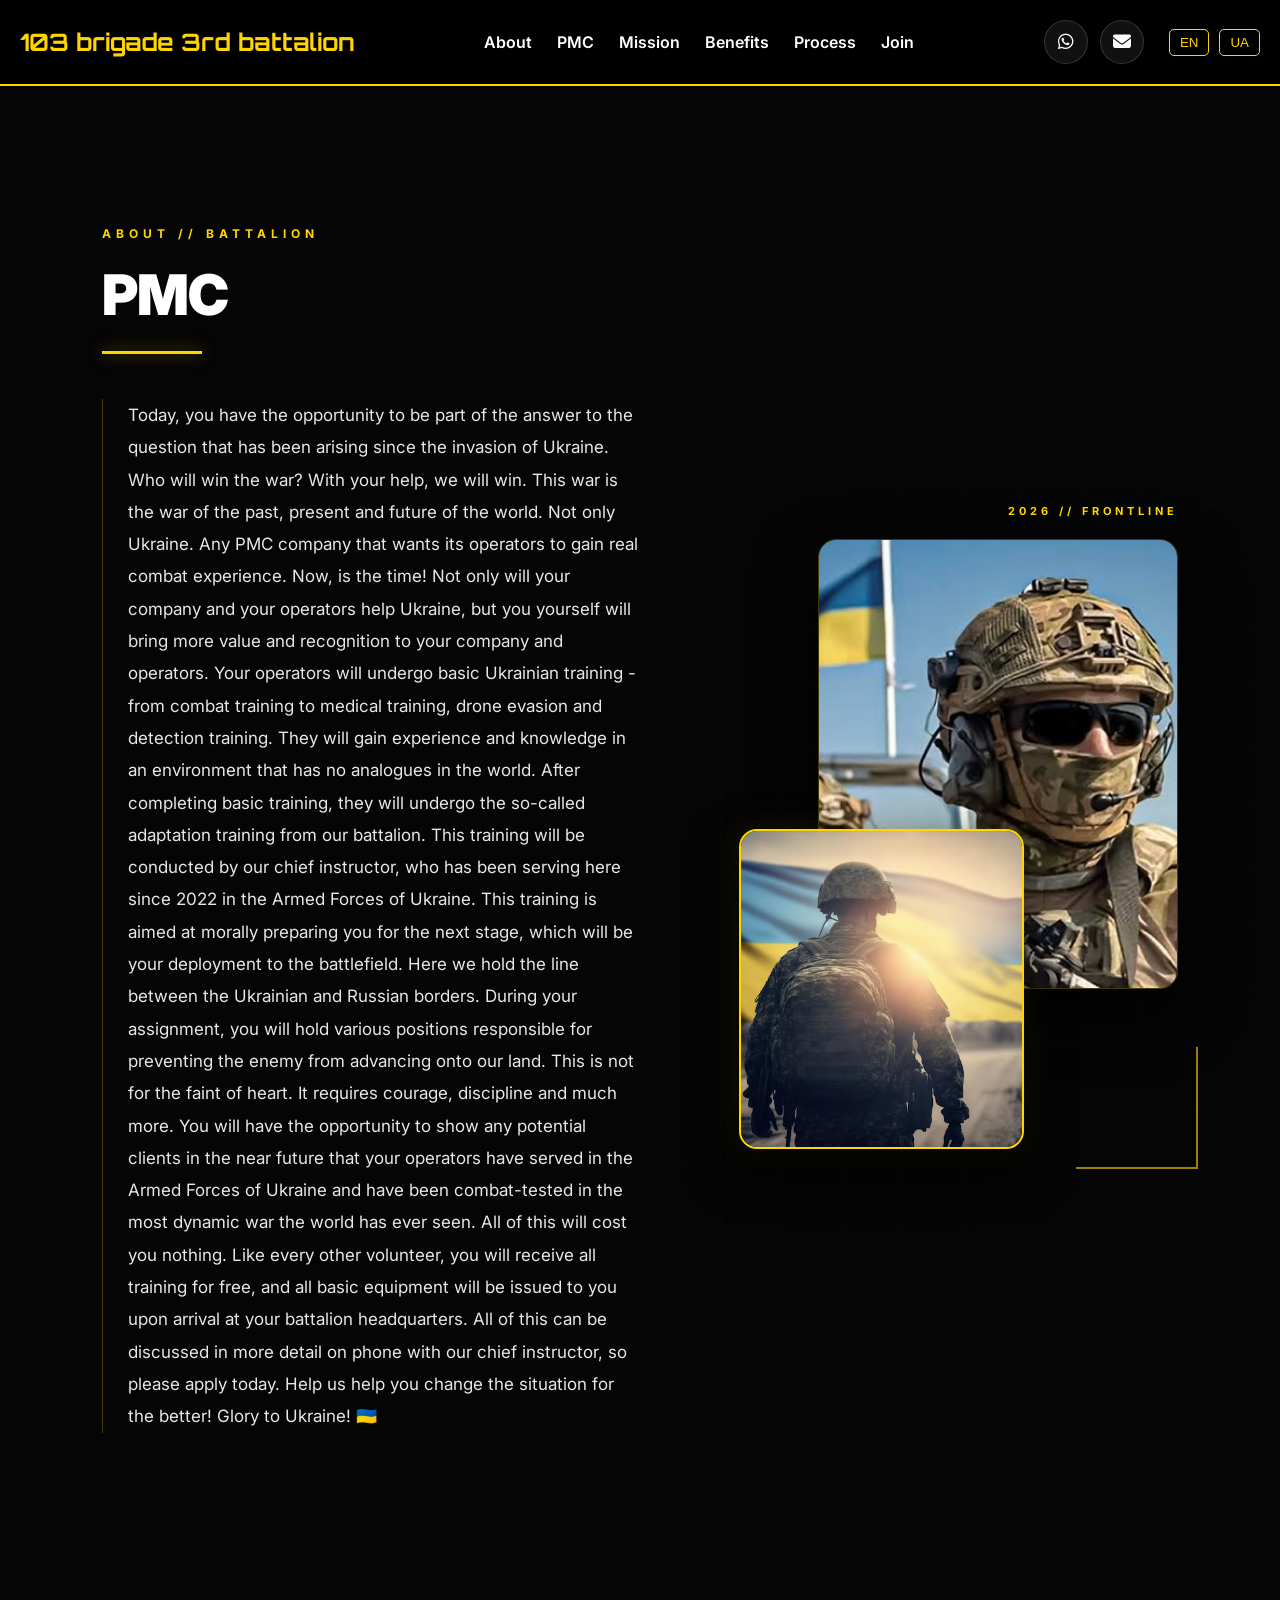
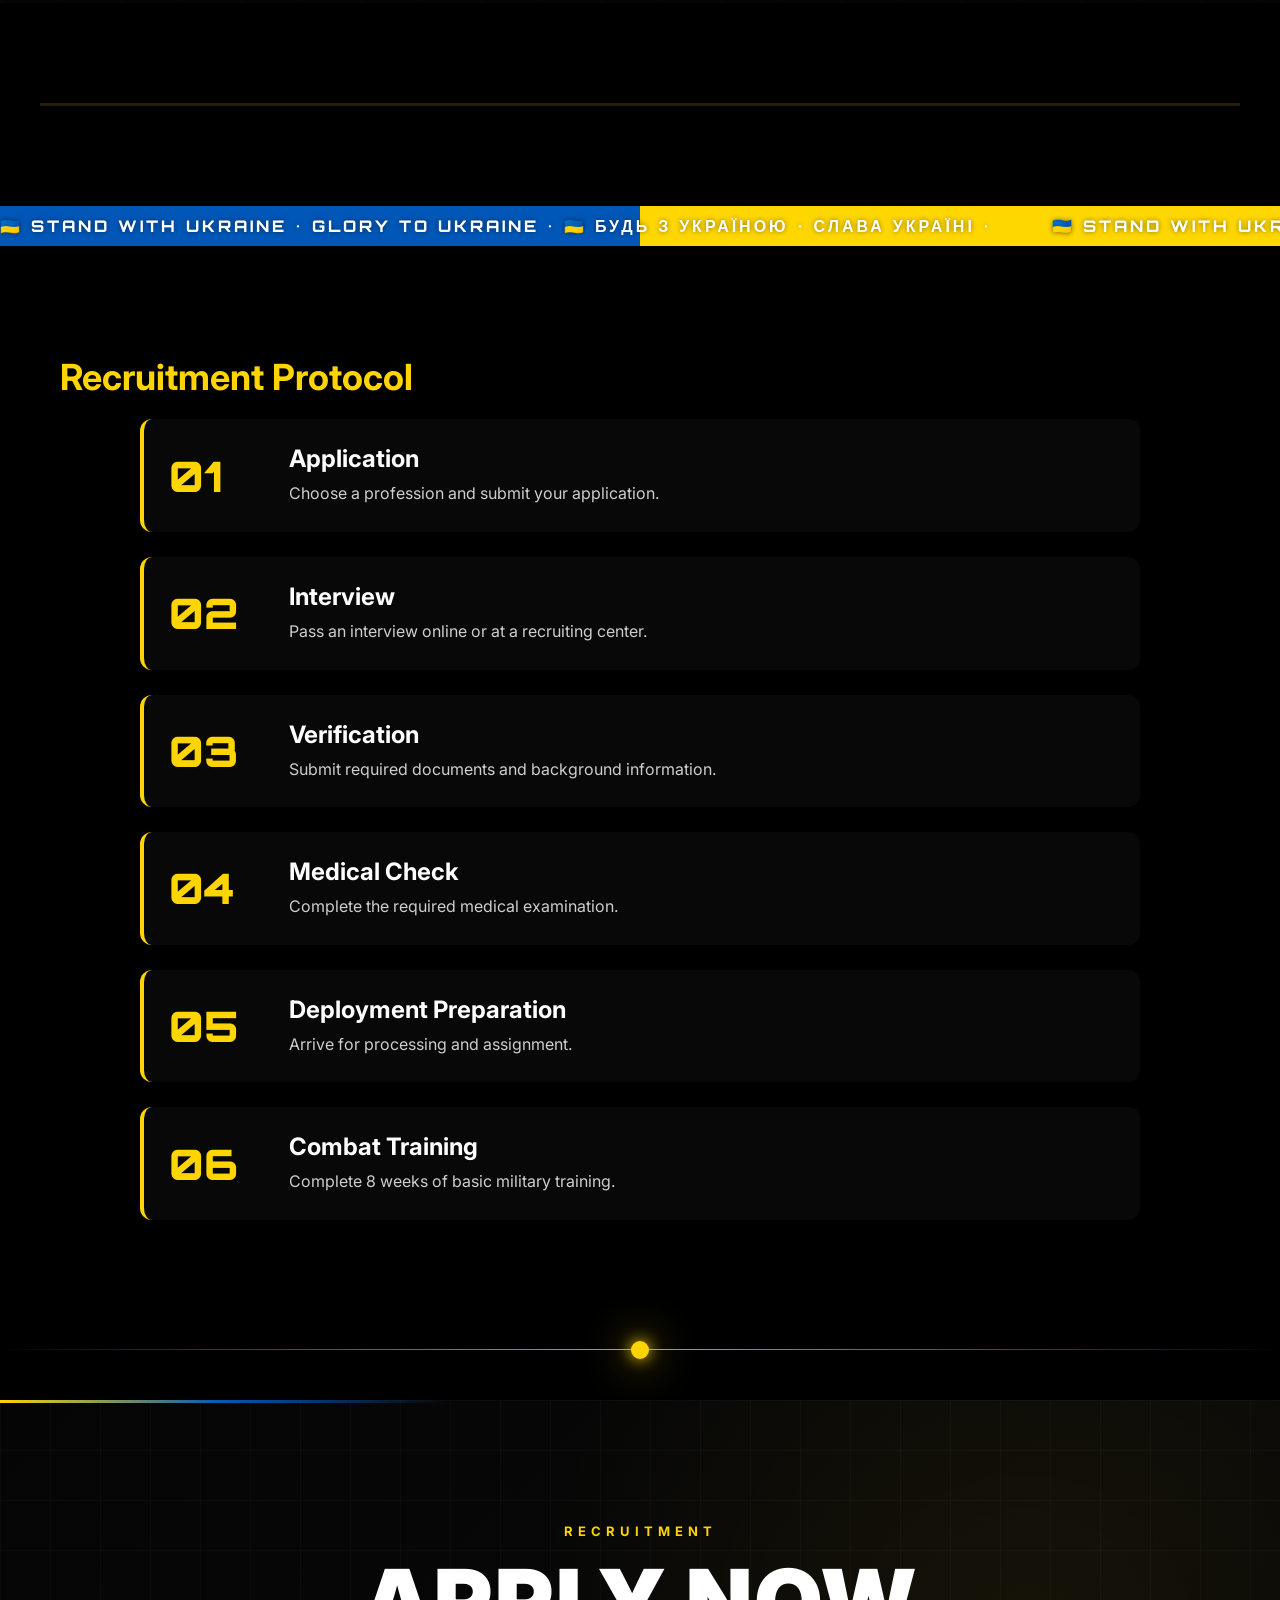
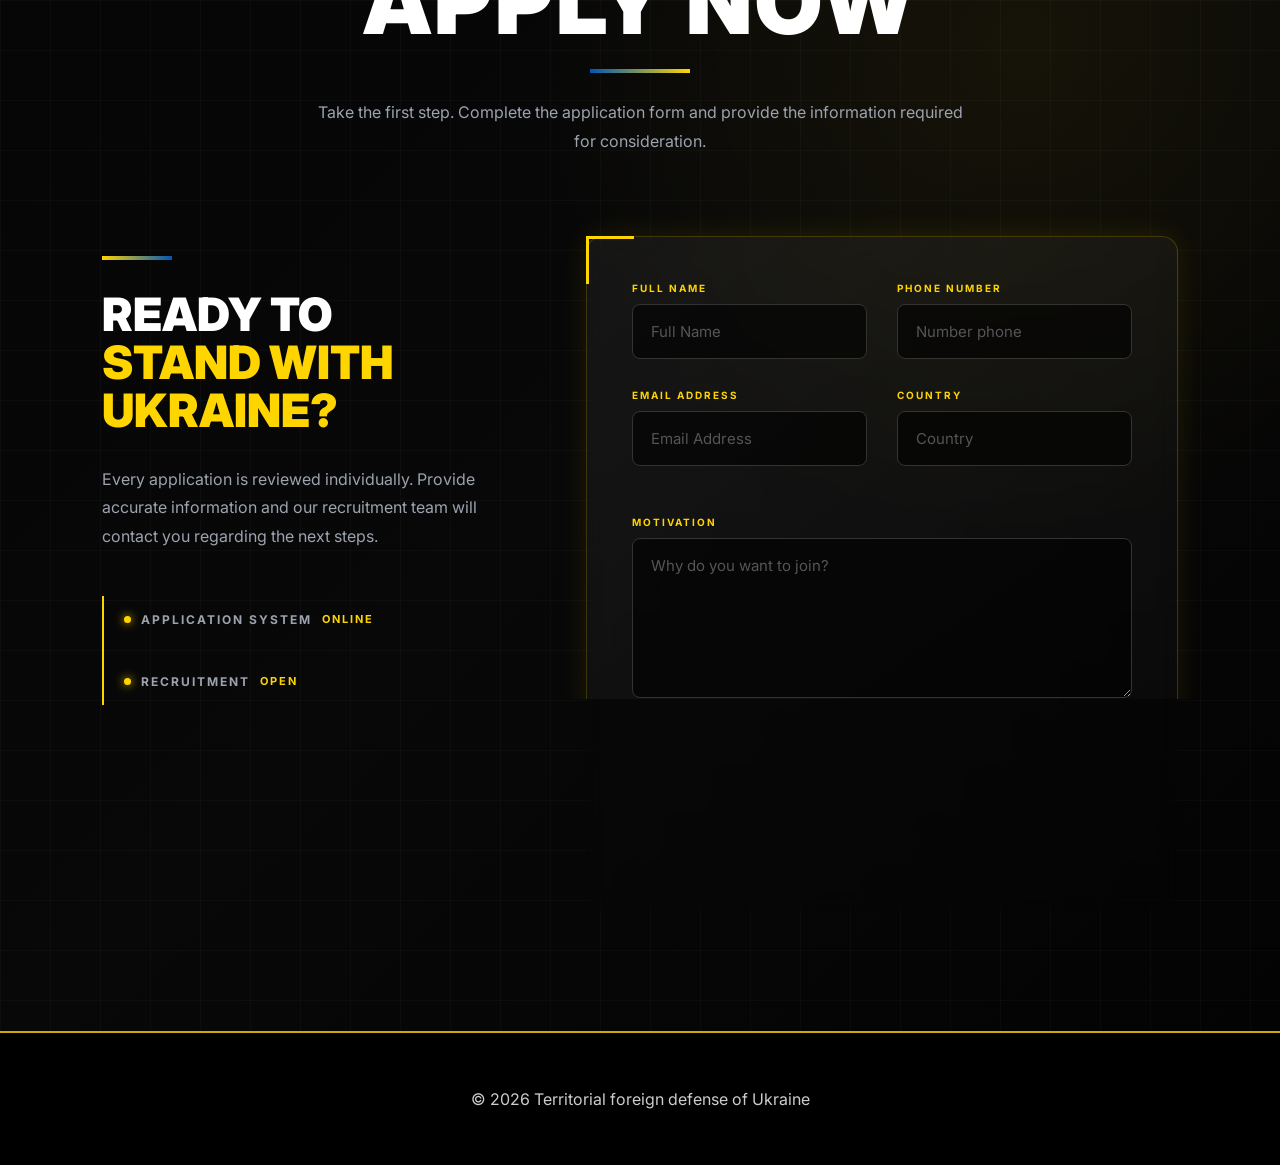
==== commit b2b1c433: "finish" ====
--- a/pmc.html
+++ b/pmc.html
@@ -23,13 +23,13 @@
 <meta property="og:title" content="Territorial foreign defense.">
 <meta property="og:description"
 content="Foreign volunteers standing together for freedom and sovereignty.">
-<meta property="og:image" content="images/preview.jpg">
+<meta property="og:image" content="preview.jpg">
 <meta property="og:type" content="website">
 
 <!-- FAVICON -->
-<link rel="icon" type="image/png" sizes="32x32" href="images/favicon.png">
-<link rel="icon" type="image/png" sizes="16x16" href="images/favicon.png">
-<link rel="apple-touch-icon" href="images/favicon.png">
+<link rel="icon" type="image/png" sizes="32x32" href="favicon.png">
+<link rel="icon" type="image/png" sizes="16x16" href="favicon.png">
+<link rel="apple-touch-icon" href="favicon.png">
 
 <!-- FONTS -->
 <link href="https://fonts.googleapis.com/css2?family=Orbitron:wght@400;700&family=Inter:wght@300;400;600&display=swap"
@@ -518,7 +518,7 @@
         "Logistics Base":"База матеріально-технічного забезпечення",
         "":"",
         "Volunteers":"Міжнародна співпраця та повага",
-        "The Ukrainian staff and soldiers have been nothing but exceptional when it comes to excepting and welcoming us, foreign fighters. In my experience here that is a true blessing from above. Also, our battalion commander is not only combat experienced here in his homeland of Ukraine, but also is combat experienced abroad. He is a strong and smart man, with strong beliefs, and strong values. The soldiers respect him, and they are proud to follow him onto the battlefields to engage the enemy. I am proud to be here myself and can only hope that one day I will see the end of this war with the Ukraine's victory.":"Українське командування та солдатсько-сержантський особовий склад батальйону  просто виняткові люди, які з великою гостинністю прийняли нас - іноземних бійців. Можу засвідчити з власного досвіду, що це справжнє благословення згори. Окрім того наш командир батальйону має бойовий досвід не лише в Україні а й за кордоном. Він сильна та розумна людина з твердими переконаннями та загальнолюдськими цінностями. Солдати поважають його і пишаються тим, що йдуть за ним на поля битв, щоб битися з ворогом. Я також пишаюся, що знаходжуся тут і сподіваюся, що одного дня побачу кінець цієї війни та перемогу України.",
+        "The Ukrainian staff and soldiers have been nothing but exceptional when it comes to excepting and welcoming us, foreign fighters. In my experience here that is a true blessing from above. Also, our battalion commander is not only combat experienced here in his homeland of Ukraine, but also is combat experienced abroad. He is a strong and smart man, with strong beliefs, and strong values. The soldiers respect him, and they are proud to follow him onto the battlefields to engage the enemy. I am proud to be here myself and can only hope that one day I will see the end of this war with the Ukraine's victorious.":"Українське командування та солдатсько-сержантський особовий склад батальйону  просто виняткові люди, які з великою гостинністю прийняли нас - іноземних бійців. Можу засвідчити з власного досвіду, що це справжнє благословення згори. Окрім того наш командир батальйону має бойовий досвід не лише в Україні а й за кордоном. Він сильна та розумна людина з твердими переконаннями та загальнолюдськими цінностями. Солдати поважають його і пишаються тим, що йдуть за ним на поля битв, щоб битися з ворогом. Я також пишаюся, що знаходжуся тут і сподіваюся, що одного дня побачу кінець цієї війни та перемогу України.",
         "Hello my call sign is Mason I am an American Veteran: I arrived in Ukraine in may 2022. I have served in the  Foreign legion for most of my military career here in Ukraine. In the beginning, I served as a combat soldier, then as a logistics commander. I served in several battalions and one of them was SOF unit special operation forces responsible for reconnaissance and medical evacuation missions.  I have served as an Instructor for the Foreign Legion and trained hundreds of soldiers. Now I currently serve for a territorial defense battalion responsible for holding the frontline between us and the Russian boarder here in our region. Here in this battalion, I am currently the head instructor, also a platoon section commander of a rifle company.  This is a new unit consisting of foreign soldiers alongside of Ukrainian soldiers working together hand in hand, to hold positions on the frontlines.":"Бажаю здоров'я! Мій позивний Мейсон я американський ветеран, який прибув до України у травні 2022 року. Більшу частину військової служби в Україні я провів у Міжнародному іноземному легіоні. Службу почав солдатом, потім став командиром логістики. Встиг послужити у кількох батальйонах зокрема у батальйоні сил спеціальних операцій, де був відповідальним за розвідку та медичну евакуацію. Також був інструктором в іноземному легіоні де провів навчання для сотні бійців сил оборони України. Зараз продовжую службу в батальйоні територіальної оборони, який утримує лінію фронту у визначеному районі ведення бойових (спеціальних) операцій. У даному батальйоні займаю посаду головного інструктора та командира відділення стрілецького взводу стрілецької роти. Мій підрозділ складається з іноземних добровольців та українців, які спільно стоять на захисті суверенітету і територіальної цілісності України, утримуючи позиції на передньому краї.",
         "Here we believe: if we all work together to achieve the same goals we can push back, and destroy our common enemy. Me and other people,  who have served here in the Ukrainian armed forces since the beginning of the Russian invasion, know very well how difficult this war has been. But, we all keep going forward, we all never except defeat and we all will continue to fight for honor and freedom for the Ukrainian people. When me and my fiancé, who is a combat medical instructor, first arrived in this battalion, we were the first foreign fighters to sign a contract with them. And they treated us like family;":"Ми віримо, що працюючи спільно з міжнародним співтовариством зможемо відбити агресію та знищити ворога, який загрожує не тільки Україні а всьому цивілізованому світові.  Я, та всі ми, хто служив чи продовжує служити від початку російського вторгнення, добре знаємо наскільки важкою є ця віна. Однак всі ми продовжуємо рухатися вперед бо не чекаємо поразки а продовжуємо боротися за честь і свободу українського народу. Коли ми з моєю нареченою - інструкторкою з бойової медицини вперше прибули до цього батальйону, ми стали першими іноземними бійцями, які підписали контракти, батальйон поставився до нас мов до рідних.",
         "Infantry Volunteer":"Піхотний доброволець",
@@ -628,7 +628,7 @@
         "Logistics Base":"База матеріально-технічного забезпечення",
         "":"",
         " Cooperation & Respect":"Міжнародна співпраця та повага",
-        "The Ukrainian staff and soldiers have been nothing but exceptional when it comes to excepting and welcoming us, foreign fighters. In my experience here that is a true blessing from above. Also, our battalion commander is not only combat experienced here in his homeland of Ukraine, but also is combat experienced abroad. He is a strong and smart man, with strong beliefs, and strong values. The soldiers respect him, and they are proud to follow him onto the battlefields to engage the enemy. I am proud to be here myself and can only hope that one day I will see the end of this war with the Ukraine's victory.":"Українське командування та солдатсько-сержантський особовий склад батальйону  просто виняткові люди, які з великою гостинністю прийняли нас - іноземних бійців. Можу засвідчити з власного досвіду, що це справжнє благословення згори. Окрім того наш командир батальйону має бойовий досвід не лише в Україні а й за кордоном. Він сильна та розумна людина з твердими переконаннями та загальнолюдськими цінностями. Солдати поважають його і пишаються тим, що йдуть за ним на поля битв, щоб битися з ворогом. Я також пишаюся, що знаходжуся тут і сподіваюся, що одного дня побачу кінець цієї війни та перемогу України.",
+        "The Ukrainian staff and soldiers have been nothing but exceptional when it comes to excepting and welcoming us, foreign fighters. In my experience here that is a true blessing from above. Also, our battalion commander is not only combat experienced here in his homeland of Ukraine, but also is combat experienced abroad. He is a strong and smart man, with strong beliefs, and strong values. The soldiers respect him, and they are proud to follow him onto the battlefields to engage the enemy. I am proud to be here myself and can only hope that one day I will see the end of this war with the Ukraine's victorious.":"Українське командування та солдатсько-сержантський особовий склад батальйону  просто виняткові люди, які з великою гостинністю прийняли нас - іноземних бійців. Можу засвідчити з власного досвіду, що це справжнє благословення згори. Окрім того наш командир батальйону має бойовий досвід не лише в Україні а й за кордоном. Він сильна та розумна людина з твердими переконаннями та загальнолюдськими цінностями. Солдати поважають його і пишаються тим, що йдуть за ним на поля битв, щоб битися з ворогом. Я також пишаюся, що знаходжуся тут і сподіваюся, що одного дня побачу кінець цієї війни та перемогу України.",
         "Hello my call sign is Mason I am an American Veteran: I arrived in Ukraine in may 2022. I have served in the  Foreign legion for most of my military career here in Ukraine. In the beginning, I served as a combat soldier, then as a logistics commander. I served in several battalions and one of them was SOF unit special operation forces responsible for reconnaissance and medical evacuation missions.  I have served as an Instructor for the Foreign Legion and trained hundreds of soldiers. Now I currently serve for a territorial defense battalion responsible for holding the frontline between us and the Russian boarder here in our region. Here in this battalion, I am currently the head instructor, also a platoon section commander of a rifle company.  This is a new unit consisting of foreign soldiers alongside of Ukrainian soldiers working together hand in hand, to hold positions on the frontlines.":"Бажаю здоров'я! Мій позивний Мейсон я американський ветеран, який прибув до України у травні 2022 року. Більшу частину військової служби в Україні я провів у Міжнародному іноземному легіоні. Службу почав солдатом, потім став командиром логістики. Встиг послужити у кількох батальйонах зокрема у батальйоні сил спеціальних операцій, де був відповідальним за розвідку та медичну евакуацію. Також був інструктором в іноземному легіоні де провів навчання для сотні бійців сил оборони України. Зараз продовжую службу в батальйоні територіальної оборони, який утримує лінію фронту у визначеному районі ведення бойових (спеціальних) операцій. У даному батальйоні займаю посаду головного інструктора та командира відділення стрілецького взводу стрілецької роти. Мій підрозділ складається з іноземних добровольців та українців, які спільно стоять на захисті суверенітету і територіальної цілісності України, утримуючи позиції на передньому краї.",
         "Here we believe: if we all work together to achieve the same goals we can push back, and destroy our common enemy. Me and other people,  who have served here in the Ukrainian armed forces since the beginning of the Russian invasion, know very well how difficult this war has been. But, we all keep going forward, we all never except defeat and we all will continue to fight for honor and freedom for the Ukrainian people. When me and my fiancém, who is a combat medical instructor, first arrived in this battalion, we were the first foreign fighters to sign a contract with them. And they treated us like family;":"Ми віримо, що працюючи спільно з міжнародним співтовариством зможемо відбити агресію та знищити ворога, який загрожує не тільки Україні а всьому цивілізованому світові.  Я, та всі ми, хто служив чи продовжує служити від початку російського вторгнення, добре знаємо наскільки важкою є ця віна. Однак всі ми продовжуємо рухатися вперед бо не чекаємо поразки а продовжуємо боротися за честь і свободу українського народу. Коли ми з моєю нареченою - інструкторкою з бойової медицини вперше прибули до цього батальйону, ми стали першими іноземними бійцями, які підписали контракти, батальйон поставився до нас мов до рідних.",
         "Infantry Volunteer":"Піхотний доброволець",
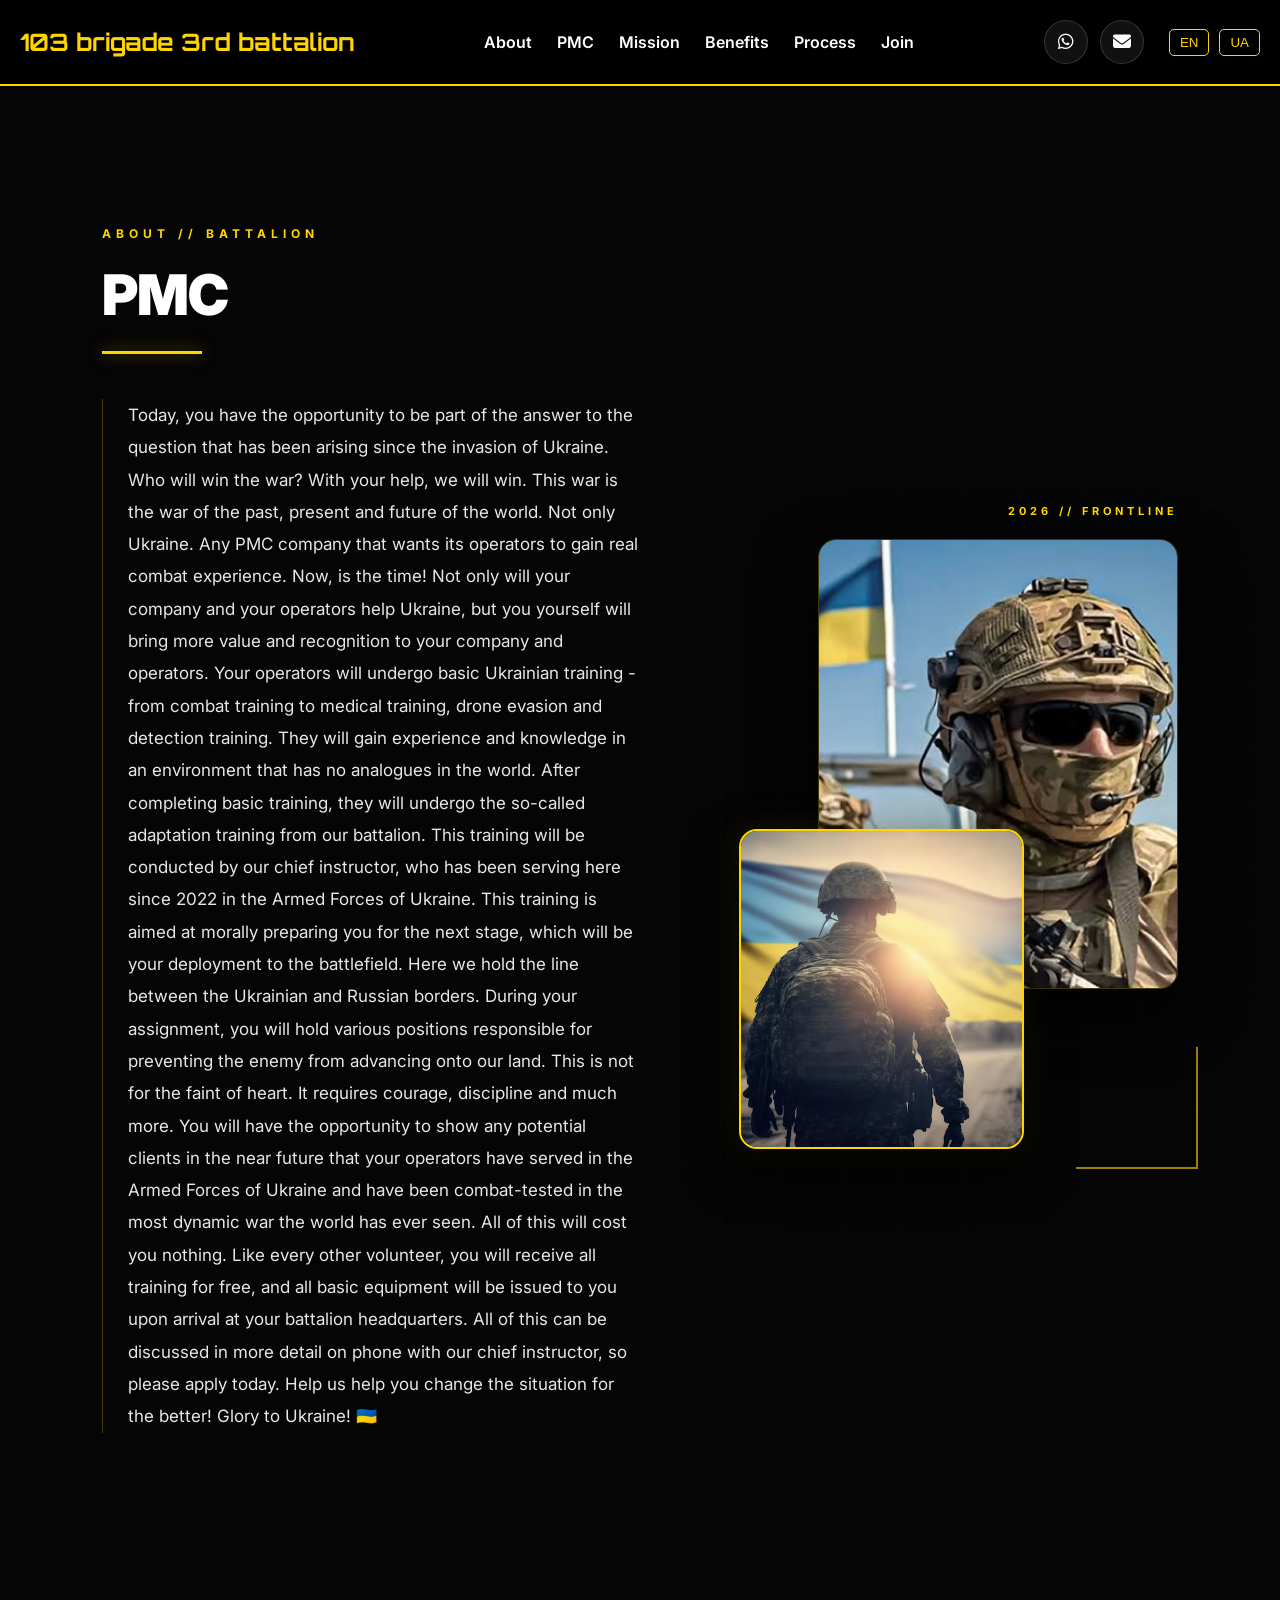
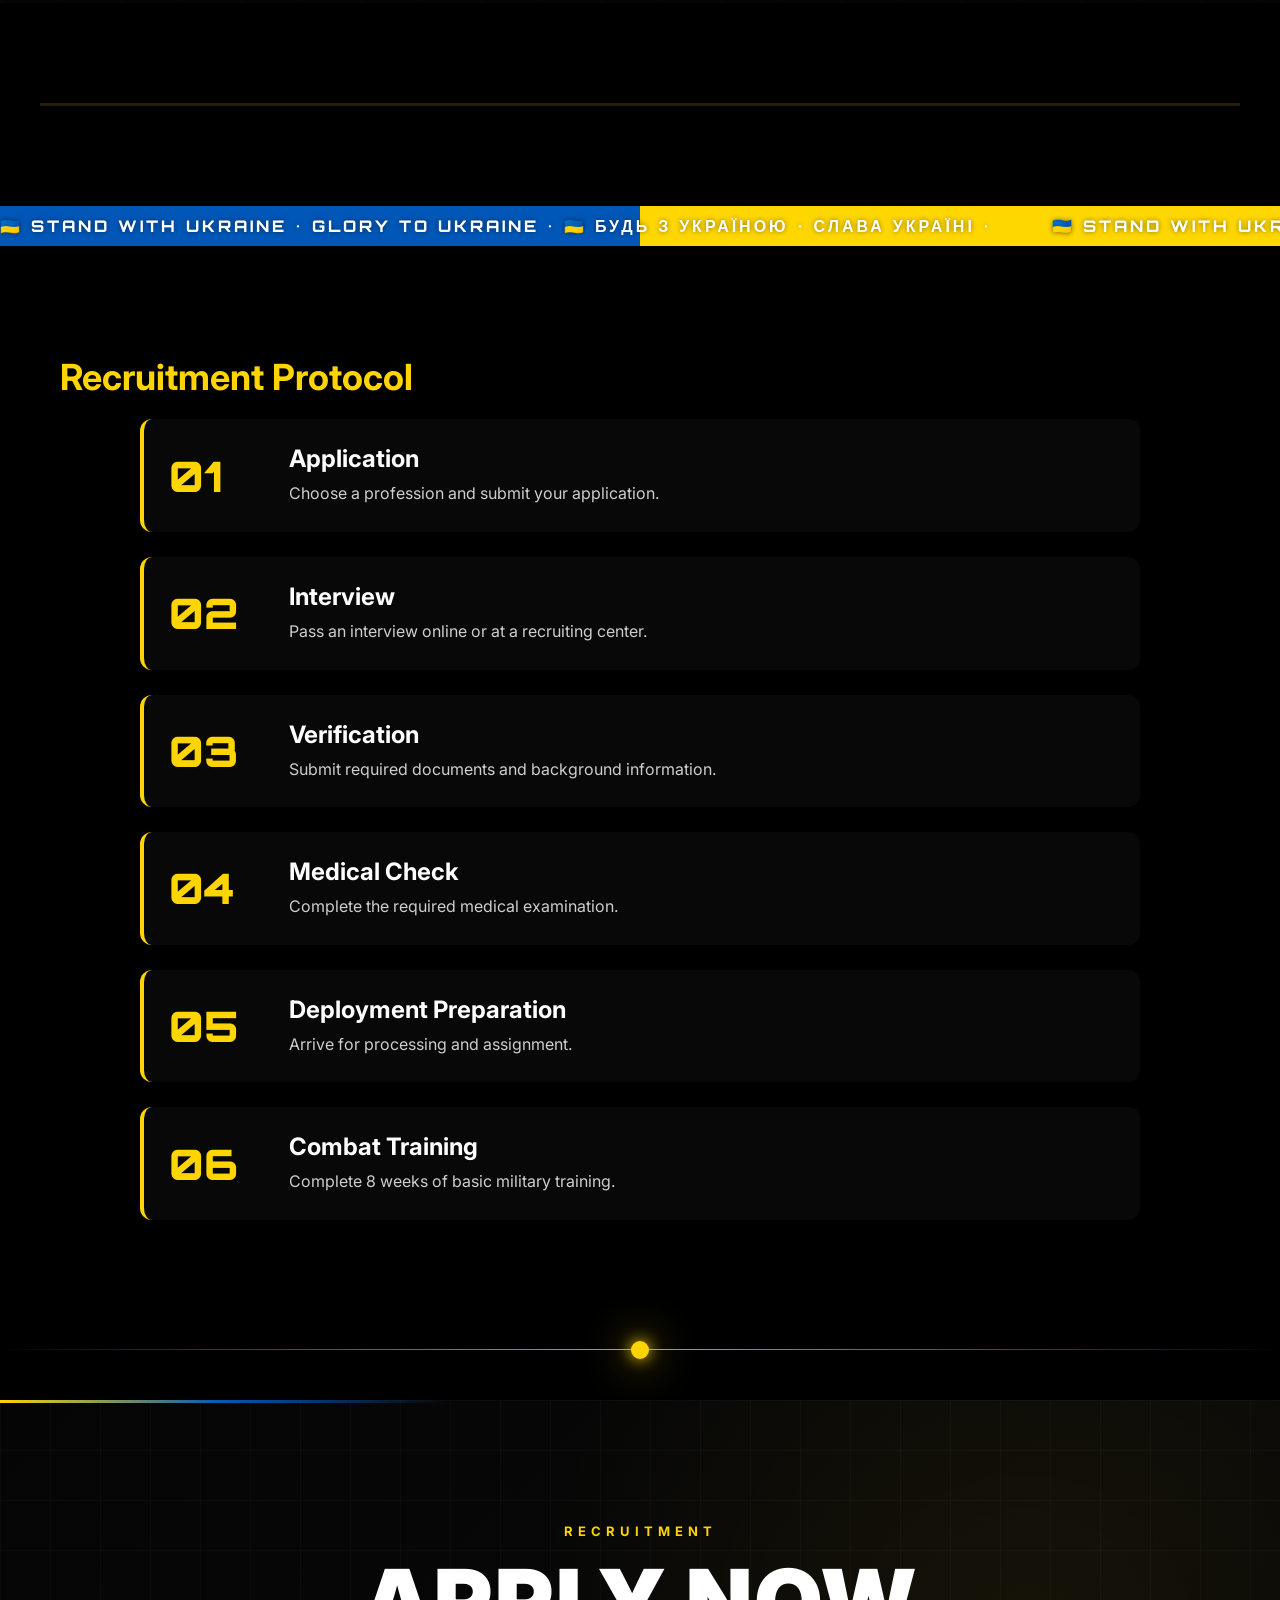
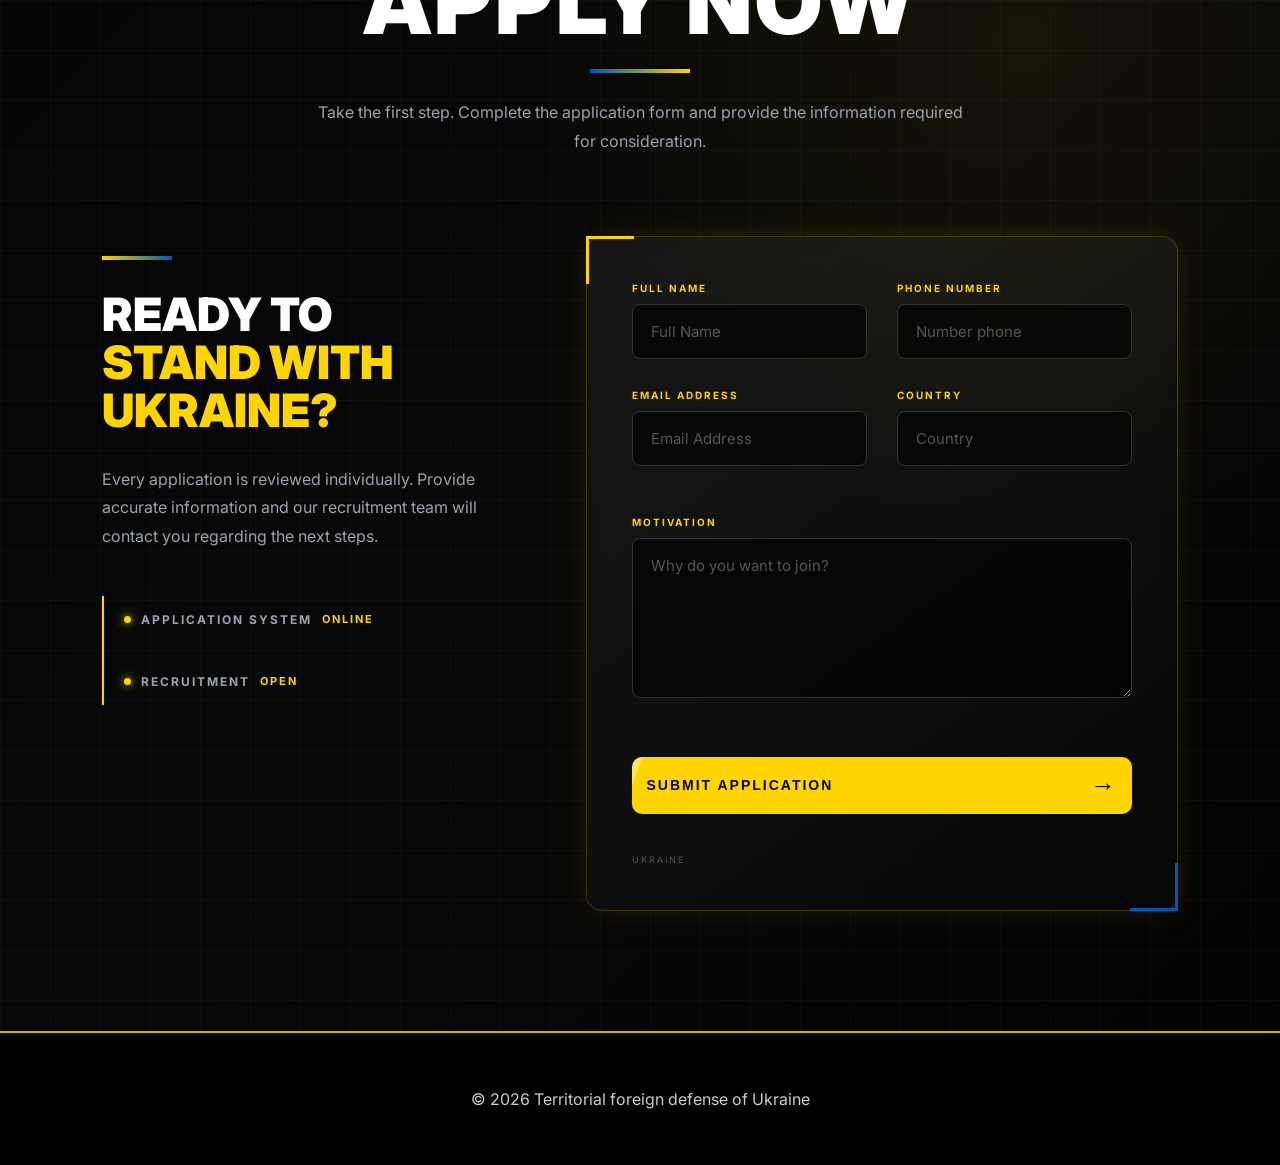
==== commit 581ed649: "finish" ====
--- a/pmc.html
+++ b/pmc.html
@@ -88,7 +88,7 @@
 }
 </script>
 
-        <a href="mailto:ukrainianmason@gmail.com"
+        <a href="mailto:Territorialforeigndefenseunit@gmail.com"
            class="social email">
             <i class="fas fa-envelope"></i>
         </a>
